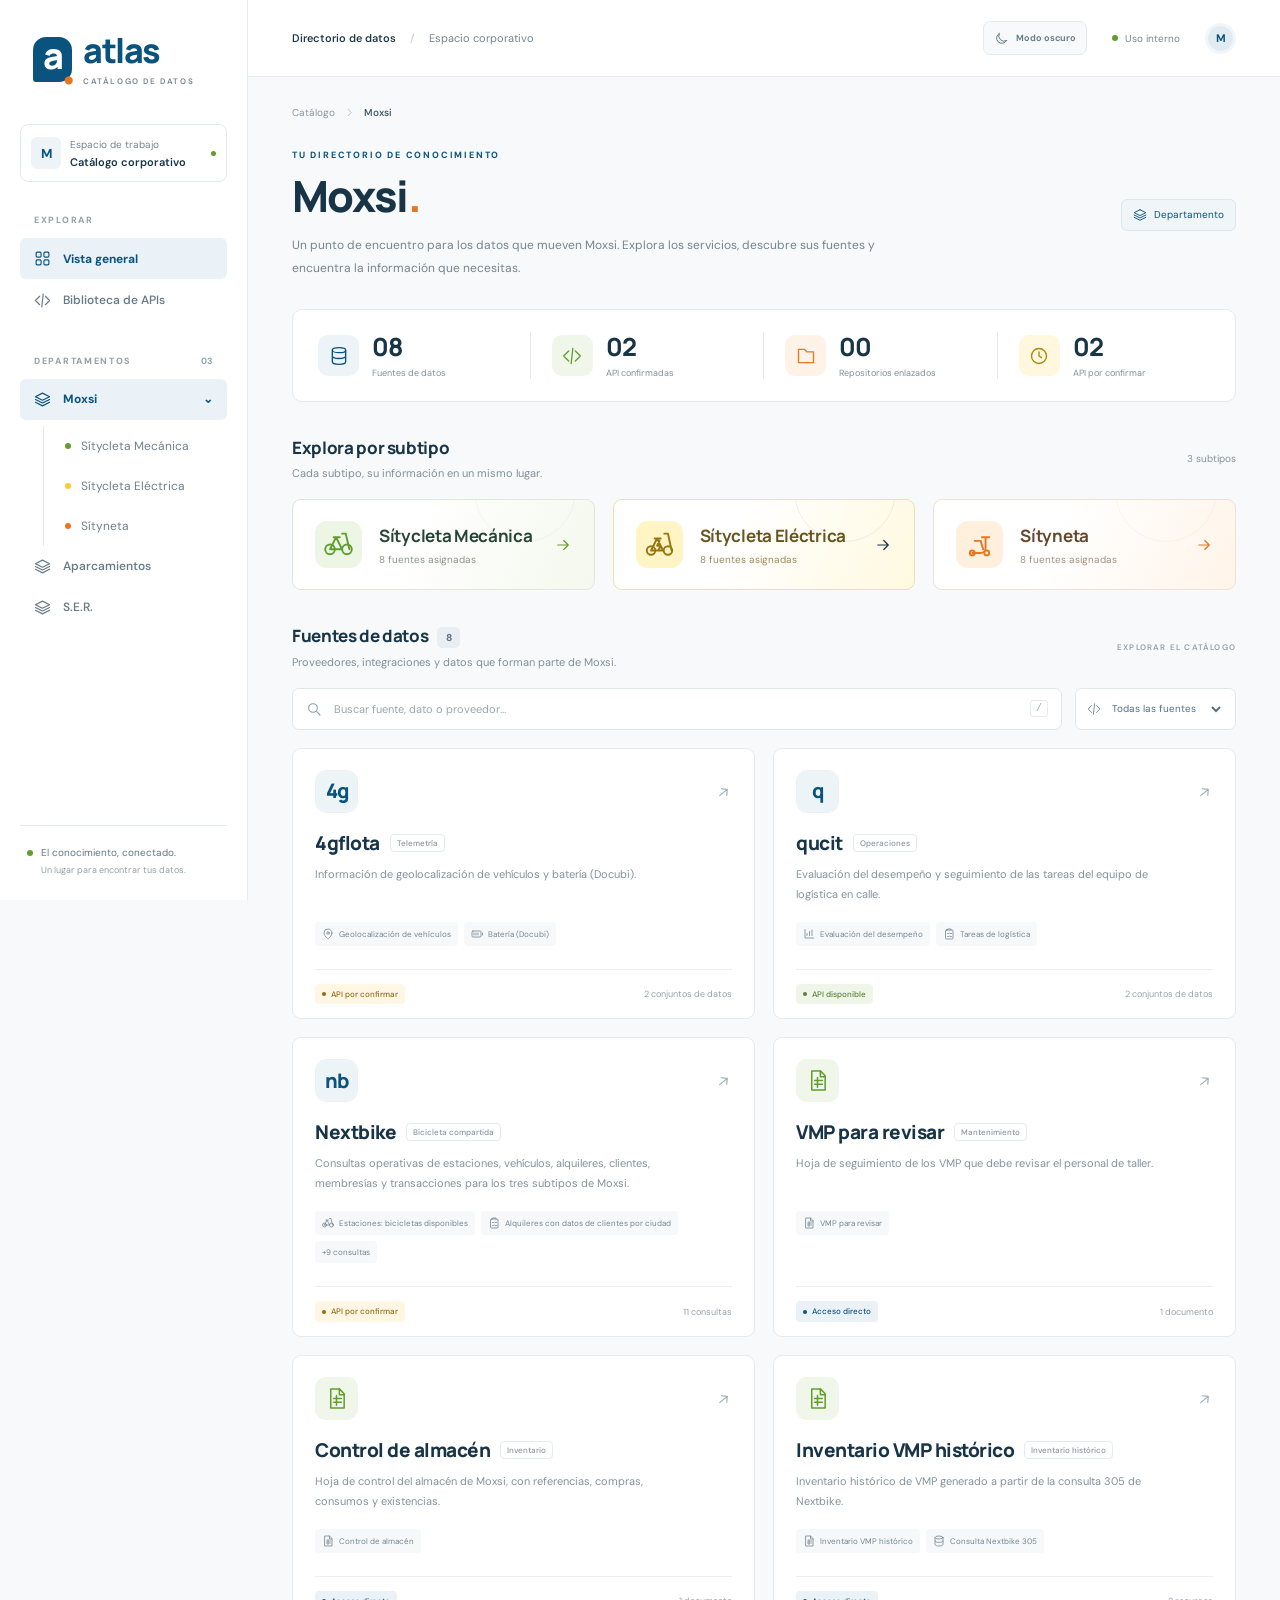
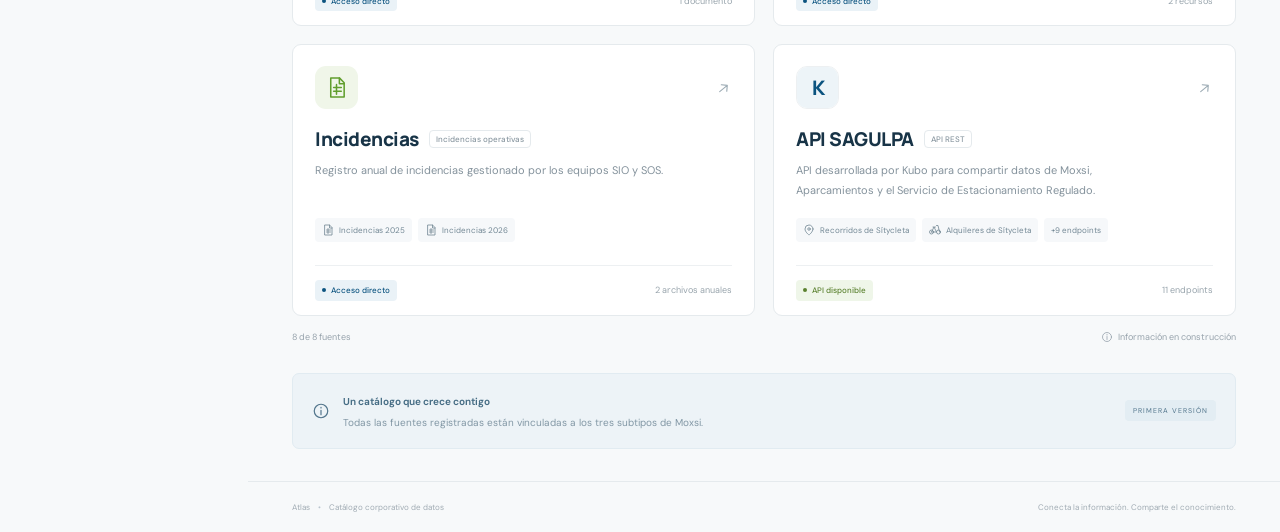
==== index.html @ b3f85156 "Add persistent light and dark themes" ====
<!doctype html>
<html lang="es">
  <head>
    <meta charset="UTF-8" />
    <meta name="viewport" content="width=device-width, initial-scale=1" />
    <meta id="theme-color" name="theme-color" content="#0B537F" />
    <title>Atlas · Catálogo de datos</title>
    <script>
      (() => {
        const storageKey = "atlas-theme";
        let savedTheme;
        try {
          savedTheme = localStorage.getItem(storageKey);
        } catch (_) {}
        const theme =
          savedTheme === "light" || savedTheme === "dark"
            ? savedTheme
            : matchMedia("(prefers-color-scheme: dark)").matches
              ? "dark"
              : "light";
        document.documentElement.dataset.theme = theme;
      })();
    </script>
    <link rel="stylesheet" href="styles.css" />
  </head>
  <body>
    <a class="skip" href="#main">Saltar al contenido</a>
    <aside class="sidebar" aria-label="Navegación principal">
      <a class="brand" href="#/moxsi"
        ><span class="brand-icon">a<span>•</span></span
        ><span>atlas<small>CATÁLOGO DE DATOS</small></span></a
      >
      <div class="workspace">
        <span class="workspace-icon">M</span>
        <div>Espacio de trabajo<small>Catálogo corporativo</small></div>
        <span class="workspace-dot"></span>
      </div>
      <div class="nav-label">EXPLORAR</div>
      <a class="nav-item" href="#/moxsi" id="overview-nav"
        ><span data-icon="grid"></span>Vista general</a
      >
      <a class="nav-item" href="#/apis" id="api-nav"
        ><span data-icon="code"></span>Biblioteca de APIs</a
      >
      <div class="nav-label area-label">DEPARTAMENTOS <span>01</span></div>
      <div id="department-nav"></div>
      <div class="sidebar-bottom">
        <span class="live-dot"></span>
        <div>
          El conocimiento, conectado.<small
            >Un lugar para encontrar tus datos.</small
          >
        </div>
      </div>
    </aside>
    <div class="app">
      <header class="topbar">
        <div class="topbar-title">
          Directorio de datos <span>/</span>
          <span class="muted">Espacio corporativo</span>
        </div>
        <div class="topbar-right">
          <button class="theme-toggle" id="theme-toggle" type="button">
            <span class="theme-toggle-icon" aria-hidden="true"></span>
            <span class="theme-toggle-label"></span>
          </button>
          <span class="internal"><span class="live-dot"></span>Uso interno</span
          ><span class="avatar" title="Catálogo corporativo">M</span>
        </div>
      </header>
      <main id="main" tabindex="-1"></main>
      <footer>
        <span
          >Atlas <span class="footer-dot">•</span> Catálogo corporativo de
          datos</span
        ><span>Conecta la información. Comparte el conocimiento.</span>
      </footer>
    </div>
    <script src="catalog-data.js"></script>
    <script src="api-library.js"></script>
    <script src="app.js"></script>
  </body>
</html>
---- styles.css ----
@import url("https://fonts.googleapis.com/css2?family=DM+Sans:wght@400;450;500;550;600;650;700&family=Manrope:wght@400;500;600;650;700;750;800&display=swap");

:root {
  color-scheme: light;
  --primary: #0b537f;
  --orange: #e9761f;
  --yellow: #fec735;
  --green: #619e2e;
  --ink: #183447;
  --muted: #758491;
  --line: #e5eaed;
  --background: #f7f9fa;
  --sidebar: 248px;
}
* {
  box-sizing: border-box;
}
body {
  margin: 0;
  background: var(--background);
  color: var(--ink);
  font-family: "DM Sans", sans-serif;
  font-size: 14px;
  -webkit-font-smoothing: antialiased;
}
a {
  color: inherit;
  text-decoration: none;
}
button,
input,
select {
  font: inherit;
}
button,
a,
input,
select {
  -webkit-tap-highlight-color: transparent;
}
button {
  cursor: pointer;
}
a,
button,
input,
select {
  outline-offset: 5px;
}
a:focus-visible,
button:focus-visible,
input:focus-visible,
select:focus-visible {
  outline: 2px solid var(--primary);
}
svg {
  flex-shrink: 0;
  vertical-align: middle;
}
.skip {
  position: fixed;
  left: 20px;
  top: -60px;
  padding: 12px;
  background: white;
  z-index: 100;
}
.skip:focus {
  top: 12px;
}
.sidebar {
  width: var(--sidebar);
  background: #fff;
  border-right: 1px solid var(--line);
  position: fixed;
  inset: 0 auto 0 0;
  padding: 33px 20px 24px;
  display: flex;
  flex-direction: column;
  z-index: 10;
}
.brand {
  display: flex;
  align-items: center;
  gap: 11px;
  padding: 0 13px;
  color: var(--primary);
  font-family: Manrope, sans-serif;
  font-weight: 800;
  font-size: 34px;
  letter-spacing: -1.4px;
  line-height: 1;
}
.brand small {
  display: block;
  font-family: "DM Sans", sans-serif;
  font-size: 8px;
  font-weight: 650;
  letter-spacing: 1.6px;
  color: #7b8c99;
  margin-top: 10px;
}
.brand-icon {
  width: 39px;
  height: 45px;
  border-radius: 13px 13px 13px 3px;
  background: var(--primary);
  color: white;
  font-size: 36px;
  position: relative;
  display: grid;
  place-items: center;
  padding-bottom: 6px;
}
.brand-icon span {
  position: absolute;
  color: var(--orange);
  font-size: 27px;
  right: -5px;
  bottom: -10px;
}
.workspace {
  border: 1px solid var(--line);
  border-radius: 8px;
  padding: 12px 10px;
  display: flex;
  align-items: center;
  gap: 9px;
  margin: 39px 0 32px;
  font-size: 10px;
  color: var(--muted);
}
.workspace-icon {
  background: #edf3f6;
  color: var(--primary);
  border-radius: 6px;
  width: 30px;
  height: 32px;
  display: grid;
  place-items: center;
  font-size: 13px;
  font-weight: 700;
}
.workspace small {
  display: block;
  font-size: 11px;
  font-weight: 600;
  color: var(--ink);
  margin-top: 4px;
}
.workspace-dot {
  width: 5px;
  height: 5px;
  background: var(--green);
  border-radius: 50%;
  margin-left: auto;
}
.nav-label {
  font-size: 9px;
  font-weight: 700;
  letter-spacing: 1.7px;
  color: #94a0a9;
  padding: 0 14px;
  margin-bottom: 12px;
}
.nav-item {
  display: flex;
  align-items: center;
  gap: 12px;
  padding: 12px 14px;
  border-radius: 6px;
  font-size: 12px;
  font-weight: 550;
  color: #677a88;
  transition: background 0.15s;
}
.nav-item svg {
  width: 17px;
  height: 17px;
}
.nav-item:hover {
  background: #f4f7f9;
}
.area-label {
  margin-top: 34px;
  display: flex;
  justify-content: space-between;
}
.area-label span {
  letter-spacing: 0;
  font-size: 9px;
}
.nav-item.active {
  color: var(--primary);
  background: #eaf2f7;
  font-weight: 700;
}
.nav-chevron {
  margin-left: auto;
}
.service-nav {
  margin: 6px 0 0 23px;
  border-left: 1px solid var(--line);
  padding-left: 17px;
}
.service-nav a {
  display: flex;
  align-items: center;
  gap: 10px;
  padding: 12px 4px;
  font-size: 12px;
  color: #70808c;
}
.service-nav a:hover,
.service-nav a.active {
  color: var(--primary);
  font-weight: 650;
}
.service-dot {
  width: 6px;
  height: 6px;
  border-radius: 50%;
  background: var(--green);
}
.service-dot.orange {
  background: var(--orange);
}
.service-dot.electric {
  background: var(--yellow);
}
.sidebar-bottom {
  border-top: 1px solid var(--line);
  margin-top: auto;
  padding: 20px 7px 0;
  display: flex;
  align-items: flex-start;
  gap: 8px;
  font-size: 10px;
  color: #647886;
}
.live-dot {
  display: inline-block;
  height: 6px;
  width: 6px;
  border-radius: 50%;
  background: var(--green);
  flex-shrink: 0;
}
.sidebar-bottom .live-dot {
  margin-top: 4px;
}
.sidebar-bottom small {
  display: block;
  color: #94a0a9;
  font-size: 9px;
  margin-top: 5px;
}
.app {
  margin-left: var(--sidebar);
}
.topbar {
  height: 77px;
  background: #fff;
  border-bottom: 1px solid var(--line);
  display: flex;
  align-items: center;
  justify-content: space-between;
  padding: 0 44px;
}
.topbar-title {
  font-size: 11px;
  font-weight: 550;
  display: flex;
  gap: 14px;
}
.topbar-title > span:first-child {
  color: #c9d2d8;
}
.muted {
  color: var(--muted);
  font-weight: 400;
}
.topbar-right {
  display: flex;
  align-items: center;
  gap: 25px;
}
.theme-toggle {
  display: inline-flex;
  height: 34px;
  align-items: center;
  gap: 7px;
  padding: 0 10px;
  border: 1px solid var(--line);
  border-radius: 7px;
  background: #f7f9fa;
  color: #627988;
  transition:
    color 0.15s,
    background 0.15s,
    border-color 0.15s;
}
.theme-toggle:hover {
  background: #edf3f6;
  color: var(--primary);
}
.theme-toggle-icon {
  display: grid;
  place-items: center;
}
.theme-toggle-icon svg {
  width: 15px;
  height: 15px;
}
.theme-toggle-label {
  font-size: 9px;
  font-weight: 650;
  white-space: nowrap;
}
.internal {
  font-size: 10px;
  color: #7a8892;
  display: flex;
  gap: 7px;
  align-items: center;
}
.avatar {
  height: 31px;
  width: 31px;
  border: 3px solid #f3f6f8;
  background: #e1ecf2;
  color: var(--primary);
  display: grid;
  place-items: center;
  border-radius: 50%;
  font-size: 11px;
  font-weight: 700;
}
main {
  max-width: 1470px;
  padding: 29px 44px 32px;
  margin: 0 auto;
  min-height: calc(100vh - 138px);
}
main:focus {
  outline: none;
}
.breadcrumbs {
  display: flex;
  gap: 9px;
  align-items: center;
  font-size: 10px;
  color: #8997a2;
  margin-bottom: 30px;
}
.breadcrumbs svg {
  width: 11px;
  height: 11px;
  color: #a9b6be;
}
.breadcrumbs > span:last-child,
.breadcrumbs > a:last-child {
  color: #38576c;
  font-weight: 550;
}
.breadcrumbs a:hover {
  text-decoration: underline;
}
.page-heading {
  display: flex;
  justify-content: space-between;
  gap: 20px;
  align-items: center;
  margin-bottom: 29px;
}
.eyebrow {
  color: var(--primary);
  font-size: 9px;
  letter-spacing: 1.8px;
  font-weight: 700;
  margin-bottom: 9px;
}
h1,
h2,
h3,
p {
  margin: 0;
}
h1,
h2,
h3 {
  font-family: Manrope, sans-serif;
}
h1 {
  font-size: 43px;
  font-weight: 800;
  letter-spacing: -1.7px;
  line-height: 1.22;
}
.heading-dot {
  color: var(--orange);
}
.page-heading p {
  max-width: 590px;
  color: #758591;
  font-size: 12px;
  line-height: 1.9;
  margin-top: 12px;
}
.department-chip {
  display: flex;
  align-items: center;
  gap: 7px;
  border: 1px solid #dde7ed;
  background: #f0f5f8;
  color: var(--primary);
  font-size: 10px;
  border-radius: 6px;
  padding: 8px 11px;
  white-space: nowrap;
}
.department-chip svg {
  width: 14px;
  height: 14px;
}
.stats {
  display: grid;
  grid-template-columns: repeat(4, 1fr);
  border: 1px solid var(--line);
  background: #fff;
  border-radius: 10px;
  padding: 22px 4px;
  margin-bottom: 34px;
  box-shadow: 0 3px 5px #19394c02;
}
.stat {
  display: flex;
  gap: 13px;
  align-items: center;
  padding: 0 21px;
  border-right: 1px solid var(--line);
}
.stat:last-child {
  border: 0;
}
.stat-icon {
  display: grid;
  place-items: center;
  width: 41px;
  height: 41px;
  border-radius: 10px;
  flex-shrink: 0;
}
.blue {
  color: var(--primary);
  background: #edf4f8;
}
.green {
  color: var(--green);
  background: #f0f6e9;
}
.orange {
  color: var(--orange);
  background: #fff2e7;
}
.yellow {
  color: #aa850a;
  background: #fff8df;
}
.purple {
  color: #735ca4;
  background: #f2edf9;
}
.stat strong {
  font-family: Manrope, sans-serif;
  display: block;
  font-size: 25px;
  font-weight: 750;
  line-height: 1.2;
  letter-spacing: -0.7px;
}
.stat div > span {
  display: block;
  color: #81909b;
  font-size: 9px;
  margin-top: 5px;
}
.section-heading {
  display: flex;
  justify-content: space-between;
  align-items: center;
  margin-bottom: 19px;
  gap: 15px;
}
h2 {
  font-size: 17px;
  font-weight: 750;
  letter-spacing: -0.35px;
}
.section-heading p {
  color: #81909b;
  font-size: 11px;
  margin-top: 7px;
}
.section-count {
  font-size: 10px;
  color: #86959e;
}
.services {
  display: grid;
  grid-template-columns: repeat(auto-fit, minmax(245px, 1fr));
  gap: 18px;
  margin-bottom: 34px;
}
.service-card {
  border: 1px solid #dfe8d7;
  border-radius: 9px;
  padding: 21px 22px;
  display: flex;
  align-items: center;
  gap: 17px;
  position: relative;
  overflow: hidden;
  transition:
    transform 0.18s,
    box-shadow 0.18s;
  background: linear-gradient(115deg, #fff 40%, #f4f8ed);
}
.service-card.orange {
  border-color: #f1e0d3;
  background: linear-gradient(115deg, #fff 40%, #fff4e9);
}
.service-card.electric {
  border-color: #eee1a9;
  background: linear-gradient(115deg, #fff 40%, #fff9df);
}
.service-card::after {
  content: "";
  position: absolute;
  width: 100px;
  height: 100px;
  border: 1px solid currentColor;
  border-radius: 50%;
  right: 18px;
  top: -60px;
  opacity: 0.07;
}
.service-card:hover,
.source-card:hover {
  transform: translateY(-3px);
  box-shadow: 0 8px 22px #17374b0b;
}
.service-art {
  width: 47px;
  height: 47px;
  display: grid;
  place-items: center;
  border-radius: 12px;
  background: #edf5e4;
}
.orange .service-art {
  background: #fff0de;
}
.electric .service-art {
  background: #fff4c4;
  color: #987610;
}
.service-art svg {
  width: 29px;
  height: 29px;
}
.service-card h3 {
  font-size: 17px;
  color: #264333;
  letter-spacing: -0.3px;
}
.service-card.orange h3 {
  color: #65462c;
}
.service-card.electric h3 {
  color: #66551f;
}
.service-card p {
  font-size: 10px;
  margin-top: 6px;
  color: #8a9588;
}
.service-card.orange p {
  color: #a39180;
}
.service-card.electric p {
  color: #9a8b58;
}
.service-arrow {
  margin-left: auto;
}
.service-arrow svg {
  width: 18px;
}
.count-pill {
  display: inline-grid;
  place-items: center;
  background: #e9eef2;
  color: #597385;
  font-family: "DM Sans", sans-serif;
  font-size: 10px;
  height: 21px;
  min-width: 23px;
  border-radius: 5px;
  vertical-align: middle;
  margin-left: 6px;
  letter-spacing: 0;
}
.section-kicker {
  font-size: 8px;
  font-weight: 600;
  letter-spacing: 1.2px;
  color: #96a2ab;
}
.search-toolbar {
  display: flex;
  gap: 13px;
  margin-bottom: 18px;
}
.search {
  flex: 1;
  background: white;
  border: 1px solid #e0e7eb;
  border-radius: 7px;
  display: flex;
  align-items: center;
  gap: 10px;
  padding: 0 13px;
  height: 42px;
  color: #8a9aa5;
}
.search svg {
  width: 16px;
  height: 16px;
}
.search input {
  border: 0;
  background: transparent;
  outline: none;
  width: 100%;
  min-width: 0;
  font-size: 11px;
  color: var(--ink);
  height: 100%;
}
.search:focus-within {
  border-color: var(--primary);
  box-shadow: 0 0 0 2px #0b537f14;
}
.search input::placeholder {
  color: #9aa6ae;
}
.search kbd {
  border: 1px solid var(--line);
  border-radius: 3px;
  padding: 2px 5px;
  font-size: 10px;
  color: #9ca7af;
}
.filter {
  display: flex;
  align-items: center;
  gap: 7px;
  padding: 0 11px;
  background: #fff;
  border: 1px solid #e0e7eb;
  border-radius: 7px;
  color: #728794;
}
.filter svg {
  width: 14px;
}
.filter select {
  height: 40px;
  background: transparent;
  border: 0;
  font-size: 10px;
  color: #577184;
  padding-right: 12px;
  max-width: 190px;
}
.source-grid {
  display: grid;
  grid-template-columns: repeat(2, 1fr);
  gap: 18px;
}
.source-card {
  background: #fff;
  border: 1px solid var(--line);
  border-radius: 9px;
  display: flex;
  flex-direction: column;
  padding: 21px 22px 0;
  transition:
    transform 0.18s,
    box-shadow 0.18s;
}
.source-card-top {
  display: flex;
  align-items: center;
  justify-content: space-between;
  margin-bottom: 17px;
}
.source-logo {
  width: 43px;
  height: 43px;
  border-radius: 11px;
  display: grid;
  place-items: center;
  font-family: Manrope, sans-serif;
  font-size: 22px;
  font-weight: 800;
  letter-spacing: -1px;
}
.source-logo.purple {
  font-size: 33px;
  padding-bottom: 5px;
}
.source-logo.image-logo {
  background: #fff;
  overflow: hidden;
  padding: 0;
  border: 1px solid #edf0f2;
}
.source-logo.image-logo img {
  display: block;
  width: 100%;
  height: 100%;
  object-fit: contain;
}
.source-logo.icon-logo svg {
  width: 23px;
  height: 23px;
}
.source-logo.icon-logo.large svg {
  width: 39px;
  height: 39px;
}
.logo-fallback {
  display: none;
  width: 100%;
  height: 100%;
  place-items: center;
  color: var(--primary);
  background: #edf4f8;
  font:
    800 20px/1 Manrope,
    sans-serif;
}
.source-logo.logo-error img {
  display: none;
}
.source-logo.logo-error .logo-fallback {
  display: grid;
}
.source-logo.large .logo-fallback {
  font-size: 30px;
}
.card-open {
  color: #9cabb4;
}
.card-open svg {
  width: 17px;
  height: 17px;
  transform: rotate(-40deg);
}
.source-name {
  display: flex;
  align-items: center;
  gap: 10px;
  font-family: Manrope, sans-serif;
  font-size: 19px;
  font-weight: 800;
  letter-spacing: -0.5px;
}
.category {
  font-family: "DM Sans", sans-serif;
  font-size: 8px;
  font-weight: 500;
  color: #8997a0;
  border: 1px solid var(--line);
  border-radius: 4px;
  padding: 3px 6px;
  letter-spacing: 0;
}
.source-card > p {
  font-size: 11px;
  color: #84929c;
  line-height: 1.8;
  margin-top: 9px;
  min-height: 40px;
  max-width: 370px;
}
.data-labels {
  display: flex;
  flex-wrap: wrap;
  gap: 6px;
  margin: 17px 0 23px;
}
.data-labels > span {
  display: flex;
  align-items: center;
  gap: 5px;
  font-size: 8px;
  color: #728794;
  background: #f6f8fa;
  padding: 6px 7px;
  border-radius: 4px;
}
.data-labels svg {
  width: 12px;
  height: 12px;
}
.source-card-bottom {
  border-top: 1px solid #edf0f2;
  padding: 14px 0;
  display: flex;
  justify-content: space-between;
  align-items: center;
  gap: 6px;
  margin-top: auto;
}
.source-card-bottom > span:last-child {
  color: #98a4ac;
  font-size: 9px;
}
.badge {
  display: inline-flex;
  align-items: center;
  gap: 5px;
  padding: 5px 7px;
  border-radius: 4px;
  font-size: 8px;
  white-space: nowrap;
  font-weight: 500;
  line-height: 1.3;
}
.badge i {
  height: 4px;
  width: 4px;
  border-radius: 50%;
  background: currentColor;
}
.pending {
  background: #fff7e4;
  color: #926b13;
}
.available {
  background: #eff6e9;
  color: #5a812f;
}
.direct {
  background: #eaf2f7;
  color: var(--primary);
}
.neutral {
  background: #f0f3f5;
  color: #7d8d99;
}
.results-footer {
  display: flex;
  align-items: center;
  justify-content: space-between;
  margin-top: 15px;
  font-size: 9px;
  color: #97a3ac;
}
.results-footer > span:last-child {
  display: flex;
  align-items: center;
  gap: 5px;
}
.results-footer svg {
  width: 12px;
  height: 12px;
}
.notice {
  display: flex;
  align-items: center;
  gap: 13px;
  background: #edf3f7;
  border: 1px solid #e1ebf1;
  padding: 17px 19px;
  border-radius: 7px;
  margin-top: 30px;
  color: #52758c;
}
.notice > svg {
  width: 18px;
  height: 18px;
  flex-shrink: 0;
}
.notice strong {
  font-size: 10px;
  font-weight: 650;
  color: #456c84;
}
.notice p {
  font-size: 10px;
  color: #8297a5;
  margin-top: 5px;
  line-height: 1.7;
}
.notice-tag {
  margin-left: auto;
  white-space: nowrap;
  font-size: 7px;
  letter-spacing: 1px;
  background: #e3edf3;
  border-radius: 4px;
  padding: 6px 8px;
}
.notice > a {
  font-size: 11px;
  white-space: nowrap;
  margin-left: auto;
}
.notice > a svg {
  width: 14px;
}
footer {
  max-width: 1470px;
  margin: auto;
  padding: 20px 44px;
  border-top: 1px solid var(--line);
  display: flex;
  justify-content: space-between;
  font-size: 8px;
  color: #a0abb3;
}
.footer-dot {
  padding: 0 6px;
  color: #b8c4cd;
}
.empty {
  grid-column: 1/-1;
  text-align: center;
  padding: 50px 20px;
  background: white;
  border: 1px dashed #dce4e9;
  border-radius: 8px;
  color: #8296a2;
}
.empty > svg {
  width: 30px;
  height: 30px;
  margin-bottom: 15px;
}
.empty h3 {
  color: var(--ink);
  font-size: 16px;
}
.empty p {
  font-size: 12px;
  margin: 12px 0;
  line-height: 1.8;
}
.text-button {
  display: inline-flex;
  align-items: center;
  gap: 7px;
  color: var(--primary);
  font-size: 12px;
  background: none;
  border: 0;
  padding: 8px;
}
.text-button:hover {
  text-decoration: underline;
}
.back-link {
  font-size: 11px;
  color: #7f94a1;
  display: inline-block;
  margin-bottom: 24px;
}
.back-link:hover {
  color: var(--primary);
}
.detail-heading {
  display: flex;
  align-items: center;
  gap: 20px;
  margin-bottom: 33px;
}
.source-logo.large {
  width: 76px;
  height: 76px;
  font-size: 36px;
  border-radius: 19px;
}
.source-logo.large.purple {
  font-size: 54px;
}
.detail-heading h1 {
  font-size: 36px;
}
.detail-heading p {
  font-size: 12px;
  color: #7e8e99;
  line-height: 1.8;
  max-width: 600px;
  margin-top: 9px;
}
.detail-heading > .badge {
  margin-left: auto;
}
.tabs {
  display: flex;
  gap: 25px;
  border-bottom: 1px solid var(--line);
  margin-bottom: 26px;
  overflow-x: auto;
}
.tabs button {
  flex-shrink: 0;
  border: 0;
  border-bottom: 2px solid transparent;
  background: transparent;
  font-size: 12px;
  padding: 15px 0;
  color: #7e8d97;
}
.tabs button[aria-selected="true"] {
  color: var(--primary);
  border-color: var(--primary);
  font-weight: 650;
}
.tabs button span {
  margin-left: 7px;
  font-size: 9px;
  background: #e7edf1;
  border-radius: 4px;
  padding: 2px 5px;
}
.detail-columns {
  display: grid;
  grid-template-columns: 1.25fr 1fr;
  gap: 22px;
}
.panel {
  background: white;
  border: 1px solid var(--line);
  border-radius: 9px;
  padding: 26px;
}
.panel > p {
  font-size: 12px;
  line-height: 1.9;
  color: #82929c;
  margin-top: 12px;
}
.panel h2 {
  font-size: 16px;
}
.panel dl {
  margin: 23px 0 0;
}
.panel dl > div {
  display: flex;
  justify-content: space-between;
  align-items: center;
  gap: 20px;
  padding: 15px 0;
  border-top: 1px solid var(--line);
  font-size: 11px;
}
.panel dt {
  color: #8a99a3;
}
.panel dd {
  margin: 0;
  text-align: right;
}
.pending-panel {
  background: #fffef9;
}
.pending-panel h2 {
  margin-top: 17px;
}
.pending-panel ul {
  padding: 0;
  list-style: none;
  margin: 20px 0;
}
.pending-panel li {
  display: flex;
  align-items: flex-start;
  gap: 10px;
  color: #7c8d98;
  font-size: 11px;
  line-height: 1.8;
  margin-bottom: 15px;
}
.pending-panel li svg {
  width: 14px;
  height: 14px;
  margin-top: 3px;
  color: #b29955;
}
.small-note {
  font-size: 10px;
  line-height: 1.8;
  color: #9c9a89;
  border-top: 1px solid #eeeade;
  padding-top: 17px;
}
.dataset-row,
.access-row {
  display: flex;
  align-items: center;
  gap: 15px;
  padding: 23px 0;
  border-top: 1px solid var(--line);
  margin-top: 17px;
}
.dataset-row h3,
.access-row h3 {
  font-family: "DM Sans", sans-serif;
  font-size: 12px;
  font-weight: 600;
}
.dataset-row p,
.access-row p {
  font-size: 11px;
  color: #83949f;
  line-height: 1.8;
  margin-top: 6px;
}
.dataset-row > .badge,
.access-row > .badge,
.access-link {
  margin-left: auto;
  flex-shrink: 0;
}
.query-number {
  display: block;
  margin-bottom: 5px;
  color: var(--primary);
  font-size: 8px;
  font-weight: 700;
  letter-spacing: 1px;
  text-transform: uppercase;
}
.dataset-actions {
  display: flex;
  flex-shrink: 0;
  align-items: flex-end;
  gap: 10px;
  margin-left: auto;
}
.dataset-actions .access-link {
  margin-left: 0;
  padding: 7px 9px;
  border: 1px solid #dce6eb;
  border-radius: 5px;
  background: #f7fafb;
}
.access-row {
  margin: 0;
  padding: 24px 0;
}
.access-row:first-of-type {
  margin-top: 24px;
}
.access-row:last-child {
  padding-bottom: 0;
}
.access-icon {
  color: var(--primary);
  width: 36px;
  flex-shrink: 0;
}
.access-link {
  font-size: 11px;
  color: var(--primary);
  display: flex;
  align-items: center;
  gap: 7px;
}
.access-link svg {
  width: 14px;
}
.responsibility-list {
  position: relative;
  margin-top: 26px;
}
.responsibility-item {
  position: relative;
  display: flex;
  gap: 17px;
  padding-bottom: 24px;
}
.responsibility-item:not(:last-child)::before {
  content: "";
  position: absolute;
  top: 12px;
  bottom: -1px;
  left: 6px;
  width: 1px;
  background: #dfe6ea;
}
.responsibility-marker {
  position: relative;
  z-index: 1;
  width: 13px;
  height: 13px;
  flex: 0 0 13px;
  margin-top: 6px;
  border: 3px solid #fff;
  border-radius: 50%;
  background: #94a3ad;
  box-shadow: 0 0 0 1px #cdd7dd;
}
.responsibility-marker.current {
  background: var(--green);
  box-shadow: 0 0 0 1px #a9c58e;
}
.responsibility-marker.planned {
  background: var(--yellow);
  box-shadow: 0 0 0 1px #e3c868;
}
.responsibility-content {
  flex: 1;
  padding: 17px 19px;
  border: 1px solid var(--line);
  border-radius: 8px;
  background: #fbfcfc;
}
.responsibility-top {
  display: flex;
  justify-content: space-between;
  gap: 20px;
}
.responsibility-status {
  display: block;
  margin-bottom: 7px;
  color: #7f8f99;
  font-size: 8px;
  font-weight: 700;
  letter-spacing: 1px;
  text-transform: uppercase;
}
.responsibility-status.current {
  color: var(--green);
}
.responsibility-status.planned {
  color: #9b7810;
}
.responsibility-content h3 {
  font-size: 13px;
}
.responsibility-content p {
  margin-top: 10px;
  color: #7f909a;
  font-size: 11px;
  line-height: 1.7;
}
.responsibility-period {
  display: flex;
  align-items: center;
  gap: 6px;
  color: #718693;
  font-size: 9px;
  white-space: nowrap;
}
.responsibility-period svg {
  width: 13px;
  height: 13px;
}
.responsibility-empty {
  margin-top: 22px;
  padding: 32px 20px;
}
.api-stats {
  grid-template-columns: repeat(3, 1fr);
}
.api-library-grid {
  display: grid;
  grid-template-columns: repeat(auto-fit, minmax(320px, 1fr));
  gap: 18px;
}
.api-library-card {
  display: flex;
  min-height: 270px;
  flex-direction: column;
  padding: 25px;
  border: 1px solid var(--line);
  border-radius: 10px;
  background: #fff;
  transition:
    transform 0.18s,
    box-shadow 0.18s;
}
.api-library-card:hover {
  transform: translateY(-3px);
  box-shadow: 0 8px 22px #17374b0b;
}
.api-card-head {
  display: flex;
  align-items: flex-start;
  justify-content: space-between;
  margin-bottom: 30px;
}
.api-library-card h2 {
  margin-top: 6px;
  font-size: 22px;
}
.api-library-card p {
  max-width: 620px;
  margin-top: 10px;
  color: #7f909b;
  font-size: 11px;
  line-height: 1.8;
}
.api-card-meta {
  display: flex;
  align-items: center;
  gap: 17px;
  margin-top: auto;
  padding-top: 22px;
  border-top: 1px solid var(--line);
  color: #758b98;
  font-size: 9px;
}
.api-card-meta > span {
  display: flex;
  align-items: center;
  gap: 6px;
}
.api-card-meta svg {
  width: 13px;
  height: 13px;
}
.api-card-meta .api-card-arrow {
  margin-left: auto;
  color: var(--primary);
}
.api-summary-grid,
.api-notes-grid {
  display: grid;
  grid-template-columns: 1.25fr 1fr;
  gap: 22px;
  margin-bottom: 22px;
}
.api-document h2,
.api-notes-grid h2 {
  margin-top: 16px;
}
.document-link {
  display: inline-flex;
  align-items: center;
  gap: 8px;
  margin-top: 23px;
  padding: 10px 12px;
  border: 1px solid #d9e5eb;
  border-radius: 6px;
  background: #f2f7fa;
  color: var(--primary);
  font-size: 10px;
  font-weight: 600;
}
.document-link svg {
  width: 14px;
  height: 14px;
}
.api-conventions {
  margin-bottom: 34px;
}
.convention-grid {
  display: grid;
  grid-template-columns: repeat(2, 1fr);
  gap: 12px;
  margin-top: 20px;
}
.convention-grid > div {
  display: flex;
  align-items: flex-start;
  gap: 10px;
  padding: 13px;
  border-radius: 6px;
  background: #f6f9fa;
  color: #687e8b;
  font-size: 10px;
  line-height: 1.6;
}
.convention-grid svg {
  width: 14px;
  height: 14px;
  margin-top: 1px;
  color: var(--green);
}
.api-reference {
  margin-bottom: 30px;
}
.api-group {
  margin-bottom: 25px;
}
.api-group-heading {
  display: flex;
  align-items: flex-end;
  justify-content: space-between;
  gap: 20px;
  margin-bottom: 13px;
  padding: 0 2px;
}
.api-group-heading p {
  margin-top: 5px;
  color: #84949e;
  font-size: 10px;
}
.api-group-heading > a {
  display: flex;
  align-items: center;
  gap: 7px;
  color: var(--primary);
  font-size: 10px;
}
.api-group-heading > a svg {
  width: 14px;
  height: 14px;
}
.endpoint-list {
  display: grid;
  gap: 10px;
}
.endpoint-card {
  overflow: hidden;
  border: 1px solid var(--line);
  border-radius: 8px;
  background: #fff;
}
.endpoint-card summary {
  display: flex;
  align-items: center;
  gap: 13px;
  padding: 17px 19px;
  cursor: pointer;
  list-style: none;
}
.endpoint-card summary::-webkit-details-marker {
  display: none;
}
.endpoint-card[open] summary {
  border-bottom: 1px solid var(--line);
  background: #fbfcfd;
}
.endpoint-icon {
  display: grid;
  width: 34px;
  height: 34px;
  place-items: center;
  flex-shrink: 0;
  border-radius: 8px;
  background: #edf4f8;
  color: var(--primary);
}
.endpoint-icon svg {
  width: 17px;
  height: 17px;
}
.endpoint-card summary strong {
  display: block;
  font:
    700 12px/1.4 Manrope,
    sans-serif;
}
.endpoint-card summary small {
  display: block;
  margin-top: 3px;
  color: #8a98a2;
  font-size: 8px;
}
.endpoint-field-count {
  margin-left: auto;
  color: #718794;
  font-size: 9px;
  white-space: nowrap;
}
.endpoint-chevron {
  color: #82939e;
  transition: transform 0.18s;
}
.endpoint-card[open] .endpoint-chevron {
  transform: rotate(180deg);
}
.endpoint-body {
  padding: 20px;
}
.endpoint-body > p {
  margin-bottom: 17px;
  color: #7c8e99;
  font-size: 11px;
}
.endpoint-notes {
  display: grid;
  gap: 7px;
  margin-bottom: 16px;
}
.endpoint-notes span {
  display: flex;
  align-items: flex-start;
  gap: 7px;
  padding: 9px 10px;
  border-radius: 5px;
  background: #fff8e4;
  color: #8f761e;
  font-size: 9px;
  line-height: 1.6;
}
.endpoint-notes svg {
  width: 13px;
  height: 13px;
  margin-top: 1px;
}
.schema-table-wrap {
  overflow-x: auto;
}
.schema-table {
  width: 100%;
  min-width: 830px;
  border-collapse: collapse;
  text-align: left;
}
.schema-table th {
  padding: 10px 12px;
  border-bottom: 1px solid #dce4e9;
  background: #f4f7f8;
  color: #69808d;
  font-size: 8px;
  letter-spacing: 0.5px;
  text-transform: uppercase;
}
.schema-table td {
  padding: 11px 12px;
  border-bottom: 1px solid #edf0f2;
  color: #667c89;
  font-size: 9px;
  line-height: 1.6;
  vertical-align: top;
}
.schema-table code {
  color: #315a72;
  font:
    500 9px/1.5 ui-monospace,
    SFMono-Regular,
    Consolas,
    monospace;
}
.field-note {
  display: block;
  margin-top: 4px;
  color: #9a7a23;
}
.plain-notes {
  margin: 20px 0 0;
  padding-left: 18px;
  color: #7c8e99;
  font-size: 11px;
  line-height: 1.8;
}

:root[data-theme="dark"] {
  color-scheme: dark;
  --primary: #72b6dd;
  --orange: #f39a57;
  --yellow: #f9d563;
  --green: #8bc65f;
  --ink: #e7f0f5;
  --muted: #9aadb8;
  --line: #29414f;
  --background: #0c1922;
}
:root[data-theme="dark"] .sidebar {
  background: #10212c;
}
:root[data-theme="dark"] .topbar,
:root[data-theme="dark"] .stats,
:root[data-theme="dark"] .source-card,
:root[data-theme="dark"] .empty,
:root[data-theme="dark"] .panel,
:root[data-theme="dark"] .api-library-card,
:root[data-theme="dark"] .endpoint-card,
:root[data-theme="dark"] .skip {
  background: #122631;
}
:root[data-theme="dark"] .brand-icon {
  background: #0b537f;
  color: #fff;
}
:root[data-theme="dark"] .workspace-icon,
:root[data-theme="dark"] .avatar,
:root[data-theme="dark"] .theme-toggle,
:root[data-theme="dark"] .search,
:root[data-theme="dark"] .filter,
:root[data-theme="dark"] .data-labels > span,
:root[data-theme="dark"] .neutral,
:root[data-theme="dark"] .tabs button span,
:root[data-theme="dark"] .document-link,
:root[data-theme="dark"] .convention-grid > div,
:root[data-theme="dark"] .endpoint-icon,
:root[data-theme="dark"] .schema-table th,
:root[data-theme="dark"] .logo-fallback {
  background: #19313e;
}
:root[data-theme="dark"] .theme-toggle:hover,
:root[data-theme="dark"] .nav-item:hover,
:root[data-theme="dark"] .endpoint-card[open] summary {
  background: #1c3745;
}
:root[data-theme="dark"] .nav-item.active,
:root[data-theme="dark"] .direct,
:root[data-theme="dark"] .department-chip,
:root[data-theme="dark"] .stat-icon.blue {
  background: #173a4d;
}
:root[data-theme="dark"] .stat-icon.green,
:root[data-theme="dark"] .available,
:root[data-theme="dark"] .service-art {
  background: #203b2d;
}
:root[data-theme="dark"] .stat-icon.orange {
  background: #462b1c;
}
:root[data-theme="dark"] .stat-icon.yellow,
:root[data-theme="dark"] .pending,
:root[data-theme="dark"] .endpoint-notes span {
  background: #403719;
}
:root[data-theme="dark"] .stat-icon.purple {
  background: #302b43;
}
:root[data-theme="dark"] .service-card {
  background: #142b36;
  border-color: var(--line);
}
:root[data-theme="dark"] .service-card.green,
:root[data-theme="dark"] .service-card.orange,
:root[data-theme="dark"] .service-card.electric {
  background: #142b36;
}
:root[data-theme="dark"] .notice {
  border-color: #294959;
  background: #142d3a;
  color: #9fc3d7;
}
:root[data-theme="dark"] .notice-tag {
  background: #1e3b49;
}
:root[data-theme="dark"] .pending-panel {
  background: #29291e;
}
:root[data-theme="dark"] .responsibility-content,
:root[data-theme="dark"] .access-link {
  background: #17303d;
}
:root[data-theme="dark"] .schema-table td {
  border-color: var(--line);
}
:root[data-theme="dark"] .source-card-bottom {
  border-color: var(--line);
}
:root[data-theme="dark"] .pending {
  color: #f2ce68;
}
:root[data-theme="dark"] .available {
  color: #a7d57f;
}
:root[data-theme="dark"] .neutral,
:root[data-theme="dark"] .theme-toggle,
:root[data-theme="dark"] .nav-item,
:root[data-theme="dark"] .service-nav a,
:root[data-theme="dark"] .category,
:root[data-theme="dark"] .data-labels > span,
:root[data-theme="dark"] .panel > p,
:root[data-theme="dark"] .panel dt,
:root[data-theme="dark"] .pending-panel li,
:root[data-theme="dark"] .api-library-card p,
:root[data-theme="dark"] .convention-grid > div,
:root[data-theme="dark"] .endpoint-body > p,
:root[data-theme="dark"] .schema-table td,
:root[data-theme="dark"] .plain-notes {
  color: #a4b6c0;
}
:root[data-theme="dark"] .notice strong,
:root[data-theme="dark"] .notice p,
:root[data-theme="dark"] .breadcrumbs > span:last-child,
:root[data-theme="dark"] .breadcrumbs > a:last-child,
:root[data-theme="dark"] .schema-table code {
  color: #b7cedb;
}
:root[data-theme="dark"] .source-logo.image-logo {
  background: #fff;
}
@media (min-width: 1500px) {
  main {
    padding-top: 40px;
  }
  .page-heading {
    margin-bottom: 38px;
  }
  .stats {
    margin-bottom: 40px;
  }
  .services {
    margin-bottom: 40px;
  }
  .source-card {
    padding-top: 26px;
  }
  .source-card > p {
    min-height: 44px;
  }
  .data-labels {
    margin-bottom: 28px;
  }
}
@media (max-width: 1150px) {
  :root {
    --sidebar: 216px;
  }
  .sidebar {
    padding-left: 15px;
    padding-right: 15px;
  }
  .topbar {
    padding: 0 28px;
  }
  main {
    padding: 25px 28px;
  }
  .stat {
    padding: 0 13px;
    gap: 9px;
  }
  .stat-icon {
    width: 34px;
    height: 34px;
  }
  .stat div > span {
    font-size: 8px;
  }
  .source-card {
    padding: 18px 16px 0;
  }
  .data-labels > span {
    font-size: 8px;
  }
  .section-kicker {
    display: none;
  }
  .notice-tag {
    display: none;
  }
  footer {
    padding: 20px 28px;
  }
  .source-card-bottom > span:last-child {
    font-size: 8px;
  }
  .detail-columns {
    grid-template-columns: 1fr;
  }
  .detail-heading > .badge {
    align-self: flex-start;
  }
  .detail-heading {
    gap: 14px;
  }
}
@media (max-width: 850px) {
  :root {
    --sidebar: 185px;
  }
  .brand {
    padding: 0 4px;
    font-size: 30px;
  }
  .brand small {
    font-size: 6px;
  }
  .brand-icon {
    width: 34px;
    height: 40px;
  }
  .workspace {
    padding: 10px 7px;
  }
  .workspace small {
    font-size: 9px;
  }
  .workspace-icon {
    width: 25px;
  }
  .nav-label {
    font-size: 8px;
    padding: 0 9px;
  }
  .nav-item {
    padding: 12px 9px;
  }
  .service-nav {
    margin-left: 17px;
    padding-left: 14px;
  }
  .sidebar-bottom {
    font-size: 8px;
    padding-left: 0;
    padding-right: 0;
  }
  .sidebar-bottom small {
    font-size: 7px;
  }
  .topbar {
    height: 65px;
    padding: 0 22px;
  }
  .topbar-title {
    font-size: 10px;
    gap: 8px;
  }
  .topbar-title .muted {
    display: none;
  }
  main {
    padding: 24px 22px;
  }
  .stats {
    grid-template-columns: repeat(2, 1fr);
    gap: 21px 0;
    padding: 20px 0;
  }
  .stat:nth-child(2) {
    border: 0;
  }
  .stat div > span {
    font-size: 9px;
  }
  .source-grid {
    grid-template-columns: 1fr;
  }
  .services {
    gap: 12px;
  }
  .service-card {
    padding: 15px 12px;
    gap: 10px;
  }
  .service-art {
    width: 35px;
    height: 39px;
  }
  .service-art svg {
    width: 24px;
  }
  .service-card h3 {
    font-size: 14px;
  }
  .service-card p {
    font-size: 8px;
  }
  .service-arrow svg {
    width: 14px;
  }
  .department-chip {
    font-size: 9px;
    padding: 6px;
  }
  .page-heading p {
    font-size: 11px;
  }
  .notice {
    align-items: flex-start;
  }
  .notice > svg {
    margin-top: 3px;
  }
  .notice > a {
    white-space: normal;
  }
  footer > span:last-child {
    display: none;
  }
  .detail-heading {
    flex-wrap: wrap;
  }
  .detail-heading > div {
    flex: 1;
  }
  .detail-heading > .badge {
    margin: 0;
  }
  .detail-heading h1 {
    font-size: 29px;
  }
  .detail-heading .eyebrow {
    font-size: 8px;
  }
  .source-logo.large {
    width: 60px;
    height: 60px;
  }
  .access-row {
    gap: 8px;
  }
  .access-row > .badge {
    font-size: 7px;
  }
  .dataset-row {
    flex-wrap: wrap;
  }
  .dataset-row > .badge,
  .dataset-actions {
    margin-left: 49px;
  }
  .tabs {
    gap: 18px;
  }
  .tabs button {
    font-size: 10px;
  }
}
@media (max-width: 600px) {
  .sidebar {
    position: static;
    width: 100%;
    padding: 15px 20px 0;
    border-right: 0;
    border-bottom: 1px solid var(--line);
  }
  .brand {
    font-size: 27px;
    padding: 0;
  }
  .brand-icon {
    width: 32px;
    height: 35px;
    font-size: 28px;
    border-radius: 9px 9px 9px 2px;
  }
  .brand small {
    font-size: 6px;
    margin-top: 7px;
  }
  .brand-icon span {
    font-size: 24px;
  }
  .workspace,
  .nav-label,
  .sidebar-bottom,
  .sidebar > .nav-item {
    display: none;
  }
  #department-nav {
    display: flex;
    align-items: center;
    flex-wrap: wrap;
    margin-top: 17px;
    gap: 10px;
  }
  .department {
    font-size: 11px;
    padding: 11px 13px !important;
    border-radius: 5px 5px 0 0;
  }
  .nav-chevron {
    display: none;
  }
  .service-nav {
    display: flex;
    width: 100%;
    max-width: 100%;
    gap: 20px;
    border: 0;
    margin: 0;
    padding: 0;
    overflow-x: auto;
  }
  .service-nav a {
    font-size: 11px;
    padding: 10px 0;
    white-space: nowrap;
  }
  .service-dot {
    width: 5px;
    height: 5px;
  }
  .app {
    margin-left: 0;
  }
  .topbar {
    height: 49px;
    padding: 0 20px;
  }
  .topbar-title {
    font-size: 9px;
  }
  .internal {
    display: none;
  }
  .theme-toggle {
    width: 31px;
    height: 31px;
    justify-content: center;
    padding: 0;
  }
  .theme-toggle-label {
    display: none;
  }
  .avatar {
    width: 25px;
    height: 25px;
    font-size: 9px;
  }
  .topbar-right {
    gap: 12px;
  }
  main {
    padding: 22px 20px 27px;
  }
  .breadcrumbs {
    margin-bottom: 24px;
    font-size: 9px;
  }
  .page-heading {
    align-items: flex-start;
    margin-bottom: 24px;
    gap: 10px;
  }
  h1 {
    font-size: 37px;
  }
  .eyebrow {
    font-size: 8px;
    letter-spacing: 1.3px;
  }
  .page-heading p {
    font-size: 11px;
    line-height: 1.8;
  }
  .department-chip {
    font-size: 8px;
    padding: 6px;
    gap: 4px;
    margin-top: 22px;
  }
  .department-chip svg {
    width: 12px;
  }
  .stats {
    margin-bottom: 27px;
  }
  .stat {
    padding: 0 15px;
  }
  .stat strong {
    font-size: 25px;
  }
  .stat div > span {
    font-size: 8px;
  }
  h2 {
    font-size: 16px;
  }
  .section-heading p {
    font-size: 10px;
    line-height: 1.7;
  }
  .section-count {
    font-size: 9px;
    white-space: nowrap;
  }
  .services {
    grid-template-columns: 1fr;
    gap: 10px;
    margin-bottom: 29px;
  }
  .service-card {
    padding: 15px 18px;
    gap: 15px;
  }
  .service-card h3 {
    font-size: 16px;
  }
  .service-card p {
    font-size: 9px;
  }
  .service-art {
    width: 42px;
    height: 42px;
  }
  .search-toolbar {
    flex-wrap: wrap;
    gap: 9px;
  }
  .search {
    flex-basis: 100%;
  }
  .filter {
    margin-left: auto;
  }
  .filter select {
    height: 34px;
  }
  .source-card {
    padding: 20px 20px 0;
  }
  .source-card > p {
    font-size: 12px;
    min-height: 0;
  }
  .data-labels {
    margin: 17px 0 22px;
  }
  .data-labels > span {
    font-size: 9px;
  }
  .source-card-bottom > span:last-child {
    font-size: 9px;
  }
  .badge {
    font-size: 9px;
  }
  .notice {
    padding: 15px 12px;
    gap: 9px;
  }
  .notice strong {
    font-size: 10px;
  }
  .notice p {
    font-size: 10px;
  }
  .notice > a {
    font-size: 10px;
  }
  .results-footer {
    font-size: 8px;
    gap: 8px;
  }
  footer {
    font-size: 8px;
    padding: 18px 20px;
  }
  .detail-heading {
    gap: 13px;
  }
  .detail-heading p {
    font-size: 11px;
  }
  .source-logo.large {
    width: 52px;
    height: 56px;
    font-size: 28px;
    border-radius: 13px;
  }
  .source-logo.large.purple {
    font-size: 40px;
  }
  .panel {
    padding: 20px 17px;
  }
  .panel dl > div {
    font-size: 10px;
    gap: 10px;
  }
  .panel dd .badge {
    font-size: 8px;
  }
  .tabs {
    gap: 18px;
  }
  .tabs button {
    font-size: 10px;
  }
  .tabs button span {
    margin-left: 4px;
  }
  .access-row {
    flex-wrap: wrap;
  }
  .access-row > div {
    flex: 1;
  }
  .access-row > .badge,
  .access-link {
    margin-left: 44px;
  }
  .dataset-row > div {
    flex: 1;
  }
  .dataset-row p {
    font-size: 10px;
  }
  .dataset-row > .badge {
    font-size: 8px;
  }
  .dataset-actions {
    width: calc(100% - 49px);
    flex-wrap: wrap;
    align-items: flex-start;
  }
  .responsibility-top {
    flex-direction: column;
    gap: 10px;
  }
  .responsibility-period {
    white-space: normal;
  }
  .empty {
    padding: 35px 15px;
  }
  .empty h3 {
    font-size: 14px;
  }
}
.service-dot.green {
  background: var(--green);
}
@media (max-width: 850px) {
  .api-summary-grid,
  .api-notes-grid {
    grid-template-columns: 1fr;
  }
}
@media (max-width: 600px) {
  .api-library-grid,
  .convention-grid {
    grid-template-columns: 1fr;
  }
  .api-library-card {
    min-height: 240px;
    padding: 20px;
  }
  .api-card-meta {
    flex-wrap: wrap;
  }
  .api-card-meta .api-card-arrow {
    width: 100%;
    margin-left: 0;
  }
  .api-detail-heading > .badge {
    margin-left: 65px;
  }
  .api-group-heading {
    align-items: flex-start;
    flex-direction: column;
    gap: 10px;
  }
  .endpoint-card summary {
    gap: 9px;
    padding: 14px 12px;
  }
  .endpoint-card summary > .badge {
    display: none;
  }
  .endpoint-field-count {
    font-size: 8px;
  }
  .endpoint-body {
    padding: 15px 12px;
  }
}
@media (prefers-reduced-motion: reduce) {
  * {
    transition: none !important;
    scroll-behavior: auto !important;
  }
}
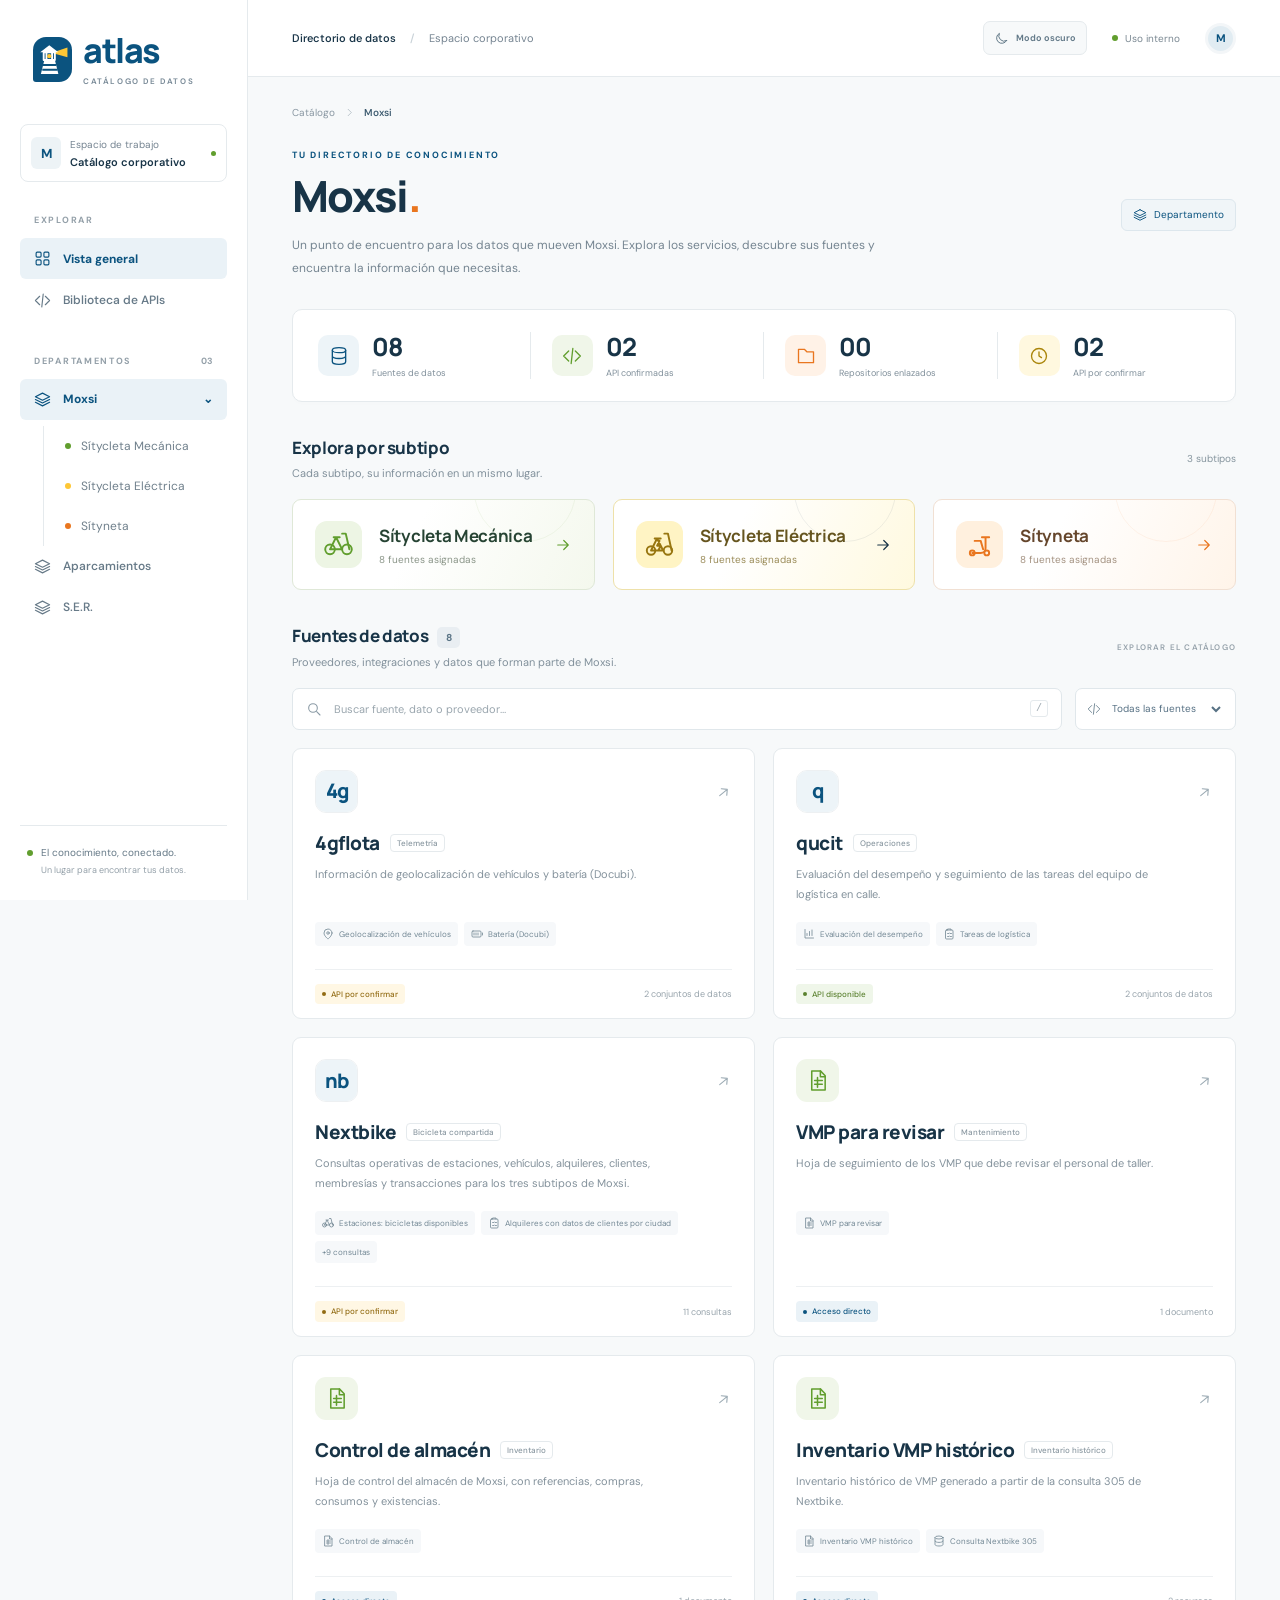
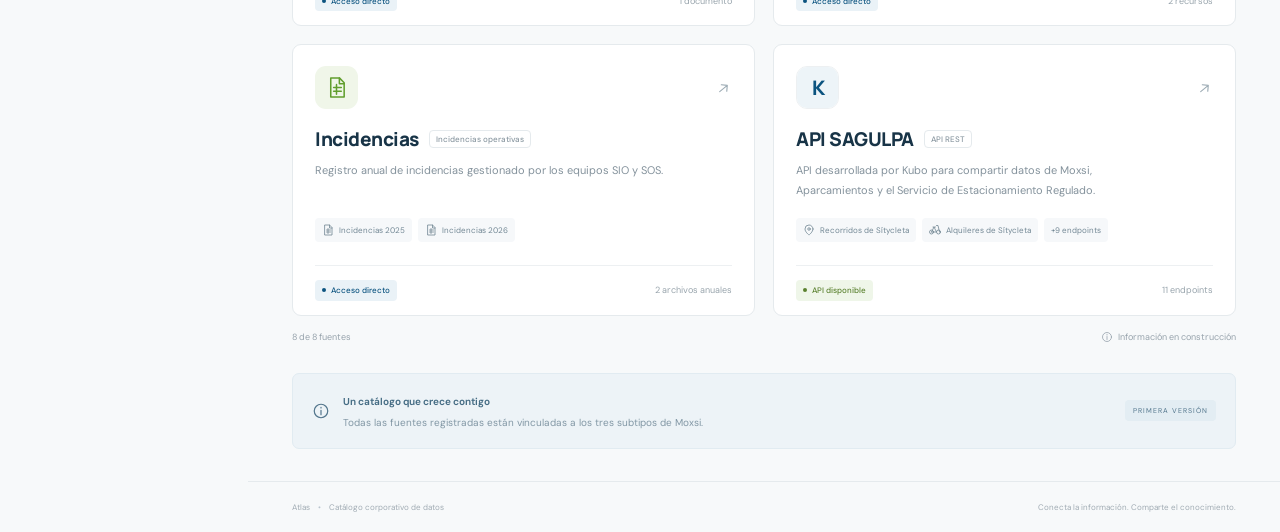
==== commit f1217a9c: "Replace Atlas mark with lighthouse icon" ====
--- a/index.html
+++ b/index.html
@@ -27,7 +27,20 @@
     <a class="skip" href="#main">Saltar al contenido</a>
     <aside class="sidebar" aria-label="Navegación principal">
       <a class="brand" href="#/moxsi"
-        ><span class="brand-icon">a<span>•</span></span
+        ><span class="brand-icon" aria-hidden="true"
+          ><svg viewBox="0 0 48 52" role="img">
+            <path class="lighthouse-beam" d="M27 15 45 9v14l-18-5z" />
+            <path class="lighthouse-body" d="m6 16 13-10 13 10H6Z" />
+            <path
+              class="lighthouse-frame"
+              d="M11 16h16v11H11zM15 16v11m8-11v11"
+            />
+            <circle class="lighthouse-light" cx="19" cy="21.5" r="3" />
+            <path class="lighthouse-body" d="M12 27h15l5 20H7l5-20Z" />
+            <path
+              class="lighthouse-stripes"
+              d="M10 34h19M9 41h22"
+            /></svg></span
         ><span>atlas<small>CATÁLOGO DE DATOS</small></span></a
       >
       <div class="workspace">
--- a/styles.css
+++ b/styles.css
@@ -106,18 +106,31 @@
   border-radius: 13px 13px 13px 3px;
   background: var(--primary);
   color: white;
-  font-size: 36px;
-  position: relative;
   display: grid;
   place-items: center;
-  padding-bottom: 6px;
-}
-.brand-icon span {
-  position: absolute;
-  color: var(--orange);
-  font-size: 27px;
-  right: -5px;
-  bottom: -10px;
+}
+.brand-icon svg {
+  width: 86%;
+  height: 86%;
+  overflow: visible;
+}
+.lighthouse-body {
+  fill: currentColor;
+}
+.lighthouse-frame {
+  fill: none;
+  stroke: currentColor;
+  stroke-width: 2.7;
+  stroke-linejoin: round;
+}
+.lighthouse-beam,
+.lighthouse-light {
+  fill: #fec735;
+}
+.lighthouse-stripes {
+  fill: none;
+  stroke: #0b537f;
+  stroke-width: 3;
 }
 .workspace {
   border: 1px solid var(--line);
@@ -1947,9 +1960,6 @@
     font-size: 6px;
     margin-top: 7px;
   }
-  .brand-icon span {
-    font-size: 24px;
-  }
   .workspace,
   .nav-label,
   .sidebar-bottom,
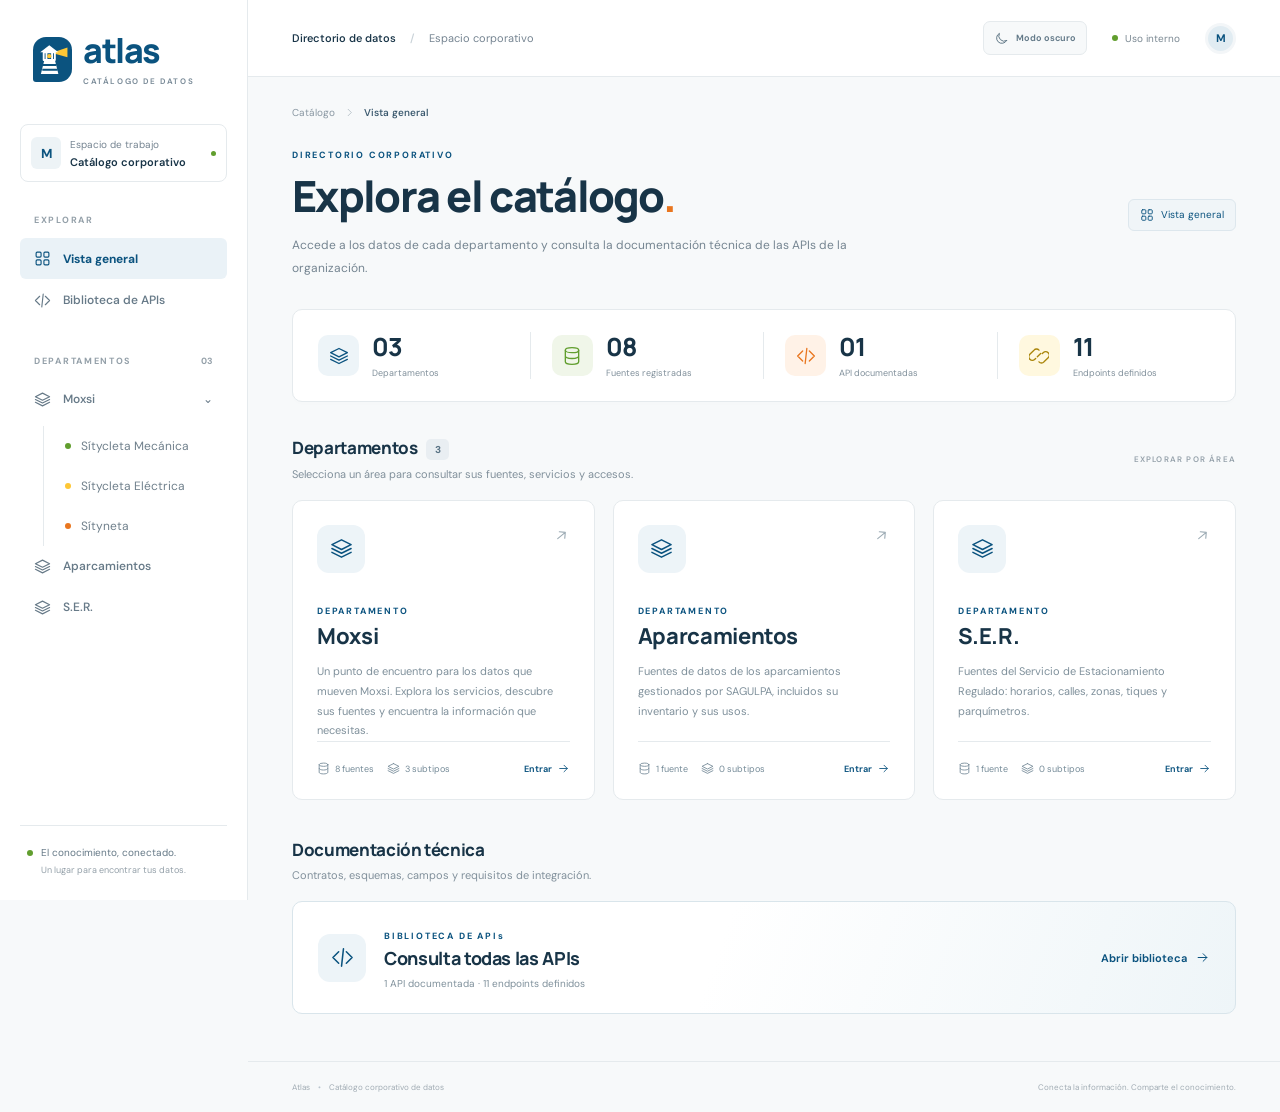
==== commit 17bafe7a: "Add catalog overview navigation" ====
--- a/index.html
+++ b/index.html
@@ -26,7 +26,7 @@
   <body>
     <a class="skip" href="#main">Saltar al contenido</a>
     <aside class="sidebar" aria-label="Navegación principal">
-      <a class="brand" href="#/moxsi"
+      <a class="brand" href="#/overview"
         ><span class="brand-icon" aria-hidden="true"
           ><svg viewBox="0 0 48 52" role="img">
             <path class="lighthouse-beam" d="M27 15 45 9v14l-18-5z" />
@@ -49,7 +49,7 @@
         <span class="workspace-dot"></span>
       </div>
       <div class="nav-label">EXPLORAR</div>
-      <a class="nav-item" href="#/moxsi" id="overview-nav"
+      <a class="nav-item" href="#/overview" id="overview-nav"
         ><span data-icon="grid"></span>Vista general</a
       >
       <a class="nav-item" href="#/apis" id="api-nav"
--- a/styles.css
+++ b/styles.css
@@ -1290,6 +1290,131 @@
   margin-top: 22px;
   padding: 32px 20px;
 }
+.directory-section {
+  margin-bottom: 38px;
+}
+.directory-grid {
+  display: grid;
+  grid-template-columns: repeat(auto-fit, minmax(260px, 1fr));
+  gap: 18px;
+}
+.directory-card {
+  min-height: 285px;
+  display: flex;
+  flex-direction: column;
+  padding: 24px;
+  border: 1px solid var(--line);
+  border-radius: 10px;
+  background: #fff;
+  transition:
+    transform 0.18s,
+    box-shadow 0.18s,
+    border-color 0.18s;
+}
+.directory-card:hover {
+  transform: translateY(-3px);
+  border-color: #cbdde7;
+  box-shadow: 0 8px 22px #17374b0b;
+}
+.directory-card-head {
+  display: flex;
+  align-items: flex-start;
+  justify-content: space-between;
+  margin-bottom: 27px;
+}
+.directory-icon,
+.library-access-icon {
+  width: 48px;
+  height: 48px;
+  display: grid;
+  place-items: center;
+  border-radius: 12px;
+  background: #edf4f8;
+  color: var(--primary);
+}
+.directory-icon svg,
+.library-access-icon svg {
+  width: 23px;
+  height: 23px;
+}
+.directory-card h2 {
+  margin-top: 3px;
+  font-size: 22px;
+}
+.directory-card p {
+  margin-top: 11px;
+  color: #7f909b;
+  font-size: 11px;
+  line-height: 1.8;
+}
+.directory-card-meta {
+  display: flex;
+  align-items: center;
+  flex-wrap: wrap;
+  gap: 13px;
+  margin-top: auto;
+  padding-top: 20px;
+  border-top: 1px solid var(--line);
+  color: #758b98;
+  font-size: 9px;
+}
+.directory-card-meta > span,
+.directory-card-meta strong {
+  display: inline-flex;
+  align-items: center;
+  gap: 5px;
+}
+.directory-card-meta svg {
+  width: 13px;
+  height: 13px;
+}
+.directory-card-meta strong {
+  margin-left: auto;
+  color: var(--primary);
+  font-weight: 650;
+}
+.api-access-section {
+  margin-bottom: 15px;
+}
+.library-access-card {
+  display: flex;
+  align-items: center;
+  gap: 18px;
+  padding: 23px 25px;
+  border: 1px solid #d9e5eb;
+  border-radius: 10px;
+  background: linear-gradient(110deg, #fff 45%, #eef5f8);
+  transition:
+    transform 0.18s,
+    box-shadow 0.18s;
+}
+.library-access-card:hover {
+  transform: translateY(-2px);
+  box-shadow: 0 8px 22px #17374b0b;
+}
+.library-access-card h2 {
+  margin-top: 3px;
+  font-size: 18px;
+}
+.library-access-card p {
+  margin-top: 7px;
+  color: #7f909b;
+  font-size: 10px;
+}
+.library-access-action {
+  display: inline-flex;
+  align-items: center;
+  gap: 8px;
+  margin-left: auto;
+  color: var(--primary);
+  font-size: 11px;
+  font-weight: 650;
+  white-space: nowrap;
+}
+.library-access-action svg {
+  width: 15px;
+  height: 15px;
+}
 .api-stats {
   grid-template-columns: repeat(3, 1fr);
 }
@@ -1597,6 +1722,7 @@
 :root[data-theme="dark"] .source-card,
 :root[data-theme="dark"] .empty,
 :root[data-theme="dark"] .panel,
+:root[data-theme="dark"] .directory-card,
 :root[data-theme="dark"] .api-library-card,
 :root[data-theme="dark"] .endpoint-card,
 :root[data-theme="dark"] .skip {
@@ -1617,9 +1743,18 @@
 :root[data-theme="dark"] .document-link,
 :root[data-theme="dark"] .convention-grid > div,
 :root[data-theme="dark"] .endpoint-icon,
+:root[data-theme="dark"] .directory-icon,
+:root[data-theme="dark"] .library-access-icon,
 :root[data-theme="dark"] .schema-table th,
 :root[data-theme="dark"] .logo-fallback {
   background: #19313e;
+}
+:root[data-theme="dark"] .library-access-card {
+  border-color: var(--line);
+  background: linear-gradient(110deg, #122631 45%, #17303d);
+}
+:root[data-theme="dark"] .directory-card:hover {
+  border-color: #3b5c6d;
 }
 :root[data-theme="dark"] .theme-toggle:hover,
 :root[data-theme="dark"] .nav-item:hover,
@@ -1694,6 +1829,8 @@
 :root[data-theme="dark"] .panel dt,
 :root[data-theme="dark"] .pending-panel li,
 :root[data-theme="dark"] .api-library-card p,
+:root[data-theme="dark"] .directory-card p,
+:root[data-theme="dark"] .library-access-card p,
 :root[data-theme="dark"] .convention-grid > div,
 :root[data-theme="dark"] .endpoint-body > p,
 :root[data-theme="dark"] .schema-table td,
@@ -2240,8 +2377,25 @@
 }
 @media (max-width: 600px) {
   .api-library-grid,
+  .directory-grid,
   .convention-grid {
     grid-template-columns: 1fr;
+  }
+  .directory-card {
+    min-height: 250px;
+    padding: 20px;
+  }
+  .library-access-card {
+    align-items: flex-start;
+    flex-wrap: wrap;
+    padding: 20px;
+  }
+  .library-access-card > div {
+    flex: 1;
+  }
+  .library-access-action {
+    width: calc(100% - 66px);
+    margin-left: 66px;
   }
   .api-library-card {
     min-height: 240px;
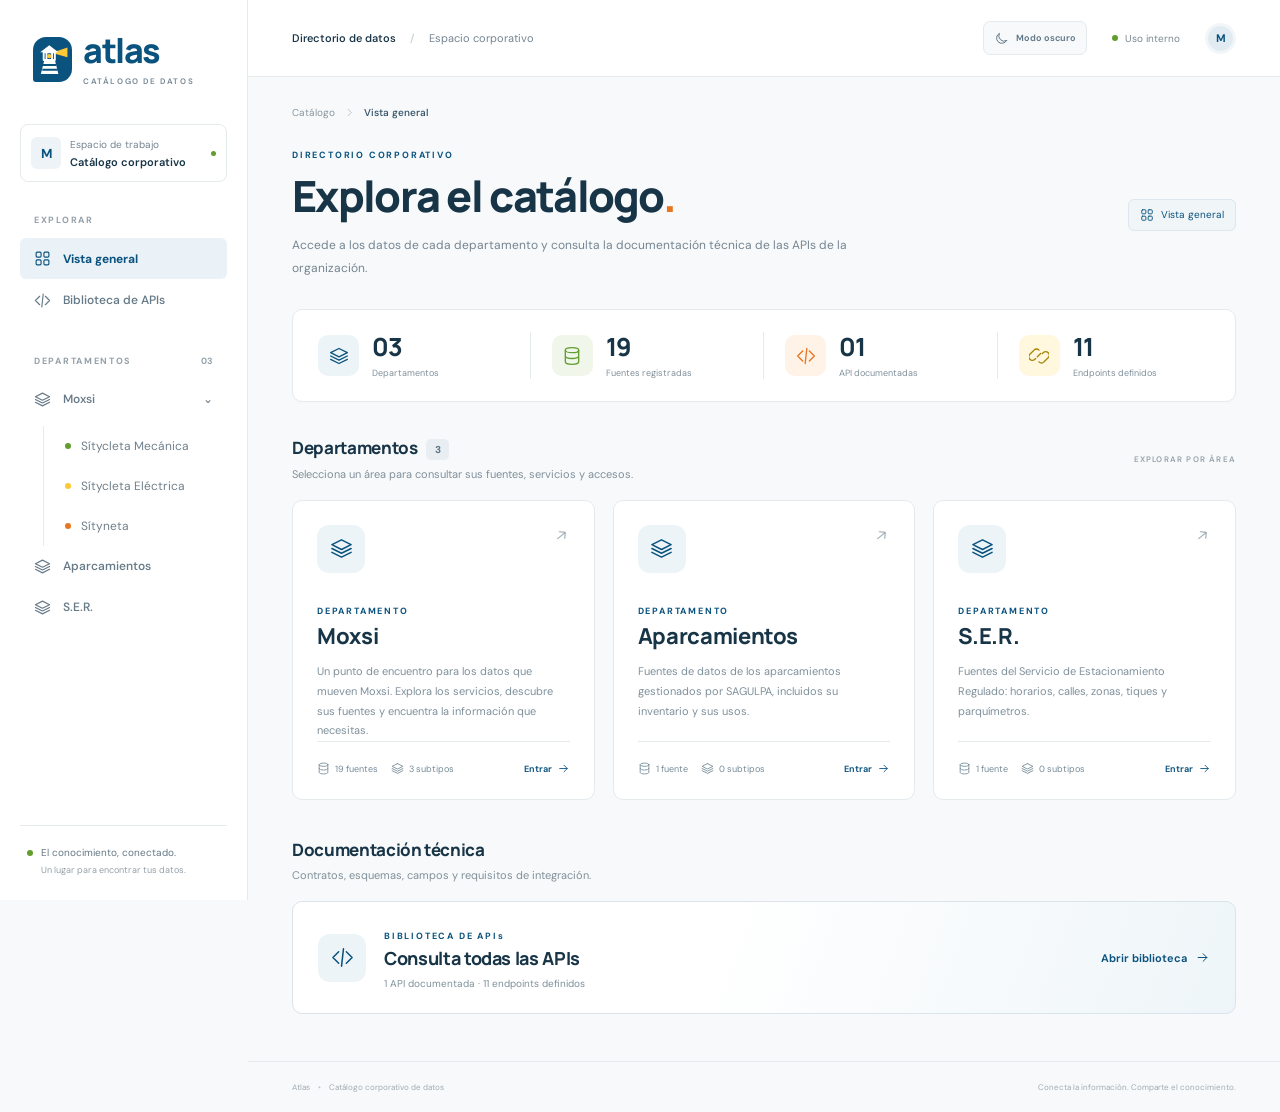
==== commit 21cc43cb: "Add Moxsi data inventory records" ====
--- a/index.html
+++ b/index.html
@@ -90,6 +90,7 @@
       </footer>
     </div>
     <script src="catalog-data.js"></script>
+    <script src="inventory-data.js"></script>
     <script src="api-library.js"></script>
     <script src="app.js"></script>
   </body>
--- a/styles.css
+++ b/styles.css
@@ -1289,6 +1289,80 @@
 .responsibility-empty {
   margin-top: 22px;
   padding: 32px 20px;
+}
+.governance-panel {
+  padding: 28px;
+}
+.governance-heading {
+  display: flex;
+  align-items: flex-start;
+  justify-content: space-between;
+  gap: 24px;
+  margin-bottom: 24px;
+}
+.governance-heading p {
+  margin-top: 9px;
+  color: #82929c;
+  font-size: 11px;
+  line-height: 1.7;
+}
+.criticality-badge {
+  min-width: 70px;
+  padding: 7px 9px;
+  border-radius: 5px;
+  background: #f0f3f5;
+  color: #6d7f8b;
+  font-size: 9px;
+  font-weight: 700;
+  text-align: center;
+  white-space: nowrap;
+}
+.criticality-badge.alta,
+.criticality-badge.muy-alta {
+  background: #fff0e4;
+  color: #b35418;
+}
+.criticality-badge.media {
+  background: #fff8df;
+  color: #8f7110;
+}
+.governance-grid {
+  display: grid;
+  grid-template-columns: repeat(3, 1fr);
+  gap: 10px;
+}
+.governance-field {
+  min-height: 88px;
+  padding: 15px;
+  border: 1px solid var(--line);
+  border-radius: 7px;
+  background: #f8fafb;
+}
+.governance-field > span {
+  display: block;
+  margin-bottom: 8px;
+  color: #8a99a3;
+  font-size: 8px;
+  font-weight: 700;
+  letter-spacing: 0.7px;
+  text-transform: uppercase;
+}
+.governance-field > strong {
+  color: var(--ink);
+  font-size: 11px;
+  font-weight: 550;
+  line-height: 1.7;
+}
+.governance-field.wide {
+  grid-column: 1 / -1;
+  min-height: 0;
+}
+.governance-field.blocker {
+  border-color: #eee1a9;
+  background: #fffdf4;
+}
+.governance-field.blocker > span {
+  color: #9a7a23;
 }
 .directory-section {
   margin-bottom: 38px;
@@ -1748,6 +1822,22 @@
 :root[data-theme="dark"] .schema-table th,
 :root[data-theme="dark"] .logo-fallback {
   background: #19313e;
+}
+:root[data-theme="dark"] .governance-field {
+  background: #162c38;
+}
+:root[data-theme="dark"] .governance-field.blocker {
+  border-color: #625727;
+  background: #29291e;
+}
+:root[data-theme="dark"] .criticality-badge.alta,
+:root[data-theme="dark"] .criticality-badge.muy-alta {
+  background: #462b1c;
+  color: #f3aa72;
+}
+:root[data-theme="dark"] .criticality-badge.media {
+  background: #403719;
+  color: #f2ce68;
 }
 :root[data-theme="dark"] .library-access-card {
   border-color: var(--line);
@@ -1837,6 +1927,10 @@
 :root[data-theme="dark"] .plain-notes {
   color: #a4b6c0;
 }
+:root[data-theme="dark"] .governance-heading p,
+:root[data-theme="dark"] .governance-field > span {
+  color: #9eb0ba;
+}
 :root[data-theme="dark"] .notice strong,
 :root[data-theme="dark"] .notice p,
 :root[data-theme="dark"] .breadcrumbs > span:last-child,
@@ -2374,12 +2468,25 @@
   .api-notes-grid {
     grid-template-columns: 1fr;
   }
+  .governance-grid {
+    grid-template-columns: repeat(2, 1fr);
+  }
 }
 @media (max-width: 600px) {
   .api-library-grid,
   .directory-grid,
+  .governance-grid,
   .convention-grid {
     grid-template-columns: 1fr;
+  }
+  .governance-panel {
+    padding: 20px;
+  }
+  .governance-heading {
+    flex-direction: column;
+  }
+  .governance-field.wide {
+    grid-column: auto;
   }
   .directory-card {
     min-height: 250px;
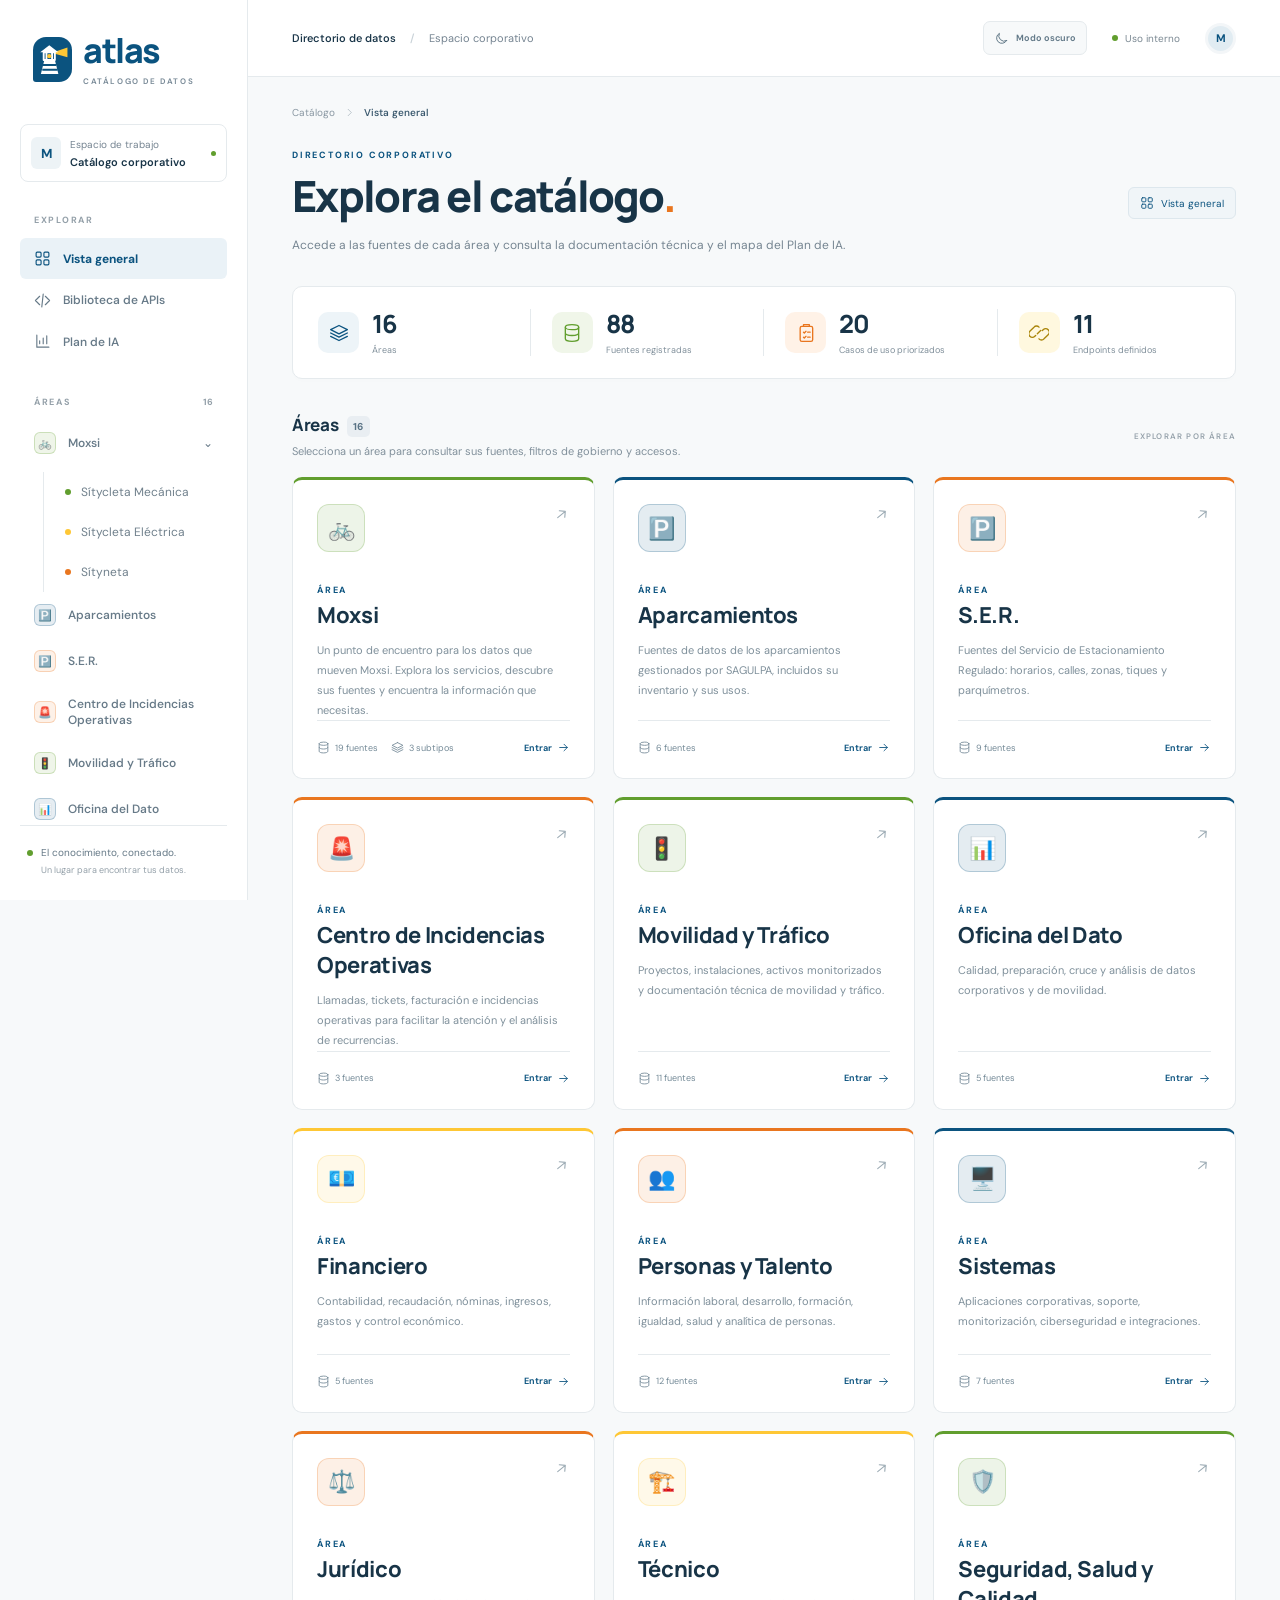
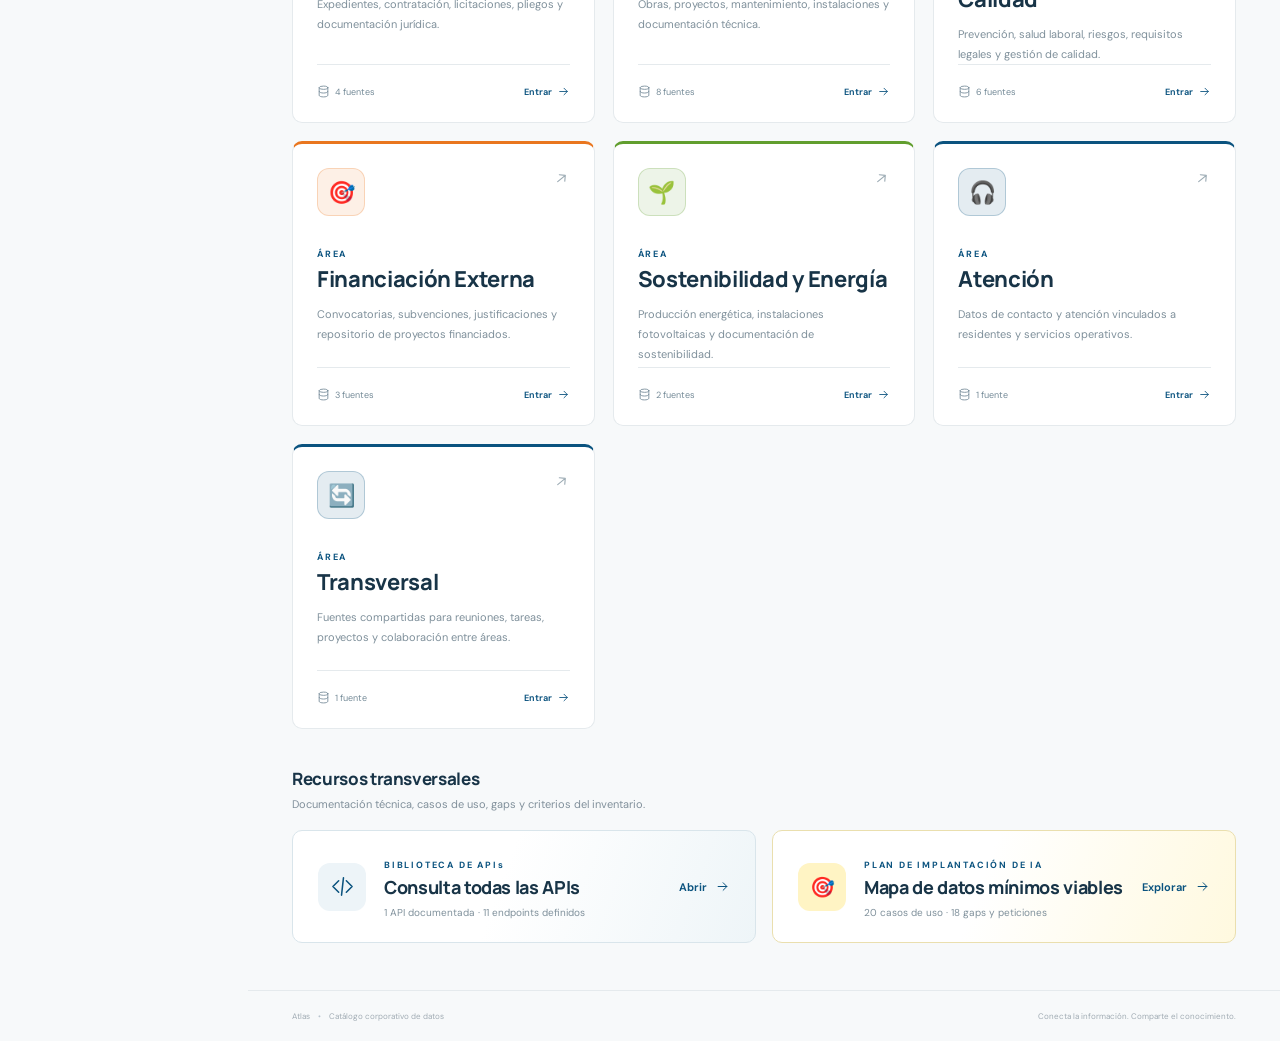
==== commit 4f27369c: "Import full SAGULPA data inventory" ====
--- a/index.html
+++ b/index.html
@@ -55,7 +55,10 @@
       <a class="nav-item" href="#/apis" id="api-nav"
         ><span data-icon="code"></span>Biblioteca de APIs</a
       >
-      <div class="nav-label area-label">DEPARTAMENTOS <span>01</span></div>
+      <a class="nav-item" href="#/plan-ia" id="inventory-nav"
+        ><span data-icon="chart"></span>Plan de IA</a
+      >
+      <div class="nav-label area-label">ÁREAS <span>01</span></div>
       <div id="department-nav"></div>
       <div class="sidebar-bottom">
         <span class="live-dot"></span>
--- a/styles.css
+++ b/styles.css
@@ -191,6 +191,17 @@
   width: 17px;
   height: 17px;
 }
+.area-emoji {
+  width: 22px;
+  height: 22px;
+  display: grid;
+  place-items: center;
+  flex-shrink: 0;
+  border: 1px solid color-mix(in srgb, var(--area-accent) 25%, transparent);
+  border-radius: 6px;
+  background: color-mix(in srgb, var(--area-accent) 10%, transparent);
+  font-size: 11px;
+}
 .nav-item:hover {
   background: #f4f7f9;
 }
@@ -202,6 +213,15 @@
 .area-label span {
   letter-spacing: 0;
   font-size: 9px;
+}
+#department-nav {
+  flex: 1;
+  min-height: 0;
+  margin-right: -8px;
+  padding-right: 8px;
+  overflow-y: auto;
+  scrollbar-color: #c7d4dc transparent;
+  scrollbar-width: thin;
 }
 .nav-item.active {
   color: var(--primary);
@@ -419,6 +439,11 @@
   font-size: 12px;
   line-height: 1.9;
   margin-top: 12px;
+}
+.heading-emoji {
+  margin-right: 12px;
+  font-size: 0.72em;
+  vertical-align: 0.08em;
 }
 .department-chip {
   display: flex;
@@ -697,6 +722,83 @@
   padding-right: 12px;
   max-width: 190px;
 }
+.facet-panel {
+  margin: 13px 0 18px;
+  border: 1px solid var(--line);
+  border-radius: 9px;
+  background: #fff;
+}
+.facet-panel summary {
+  display: flex;
+  align-items: center;
+  gap: 12px;
+  padding: 15px 17px;
+  cursor: pointer;
+  list-style: none;
+}
+.facet-panel summary::-webkit-details-marker {
+  display: none;
+}
+.facet-panel summary > span {
+  display: inline-flex;
+  align-items: center;
+  gap: 7px;
+  color: var(--ink);
+  font-size: 11px;
+  font-weight: 700;
+}
+.facet-panel summary svg {
+  width: 15px;
+  height: 15px;
+  color: var(--primary);
+}
+.facet-panel summary small {
+  color: #8b9aa4;
+  font-size: 9px;
+}
+.facet-panel summary strong {
+  margin-left: auto;
+  color: var(--primary);
+  font-size: 9px;
+}
+.facet-panel[open] summary {
+  border-bottom: 1px solid var(--line);
+}
+.facet-grid {
+  display: grid;
+  grid-template-columns: repeat(4, 1fr);
+  gap: 12px;
+  padding: 17px 17px 12px;
+}
+.facet-filter > span {
+  display: block;
+  min-height: 25px;
+  margin-bottom: 6px;
+  color: #728794;
+  font-size: 8px;
+  font-weight: 650;
+  line-height: 1.45;
+  text-transform: uppercase;
+}
+.facet-filter select {
+  width: 100%;
+  height: 35px;
+  padding: 0 9px;
+  border: 1px solid var(--line);
+  border-radius: 5px;
+  background: #f8fafb;
+  color: var(--ink);
+  font-size: 9px;
+}
+.clear-facets {
+  margin: 0 17px 15px;
+  padding: 5px 0;
+  border: 0;
+  background: transparent;
+  color: var(--primary);
+  font-size: 9px;
+  font-weight: 650;
+}
 .source-grid {
   display: grid;
   grid-template-columns: repeat(2, 1fr);
@@ -825,6 +927,20 @@
   padding: 6px 7px;
   border-radius: 4px;
 }
+.completion-mini {
+  padding: 4px 6px;
+  border-radius: 4px;
+  font-size: 8px;
+  font-weight: 650;
+}
+.completion-mini.review {
+  background: #fff7e4;
+  color: #926b13 !important;
+}
+.completion-mini.complete {
+  background: #eff6e9;
+  color: #5a812f !important;
+}
 .data-labels svg {
   width: 12px;
   height: 12px;
@@ -1122,6 +1238,40 @@
   color: #9c9a89;
   border-top: 1px solid #eeeade;
   padding-top: 17px;
+}
+.completion-block {
+  margin: 20px 0 4px;
+  padding: 13px;
+  border: 1px solid #eee5c7;
+  border-radius: 7px;
+  background: #fffdf4;
+}
+.completion-block > div:first-child {
+  display: flex;
+  align-items: baseline;
+  justify-content: space-between;
+  gap: 12px;
+}
+.completion-block strong {
+  color: #92710d;
+  font-size: 17px;
+}
+.completion-block span {
+  color: #928b72;
+  font-size: 8px;
+}
+.completion-track {
+  height: 5px;
+  margin-top: 9px;
+  overflow: hidden;
+  border-radius: 4px;
+  background: #eee8d7;
+}
+.completion-track i {
+  display: block;
+  height: 100%;
+  border-radius: inherit;
+  background: var(--yellow);
 }
 .dataset-row,
 .access-row {
@@ -1364,6 +1514,11 @@
 .governance-field.blocker > span {
   color: #9a7a23;
 }
+.field-pending {
+  color: #9a7511;
+  font-style: italic;
+  font-weight: 650;
+}
 .directory-section {
   margin-bottom: 38px;
 }
@@ -1378,6 +1533,7 @@
   flex-direction: column;
   padding: 24px;
   border: 1px solid var(--line);
+  border-top: 3px solid var(--area-accent, var(--primary));
   border-radius: 10px;
   background: #fff;
   transition:
@@ -1411,6 +1567,16 @@
   width: 23px;
   height: 23px;
 }
+.directory-card .directory-icon {
+  border: 1px solid
+    color-mix(in srgb, var(--area-accent, var(--primary)) 24%, transparent);
+  background: color-mix(
+    in srgb,
+    var(--area-accent, var(--primary)) 11%,
+    transparent
+  );
+  font-size: 22px;
+}
 .directory-card h2 {
   margin-top: 3px;
   font-size: 22px;
@@ -1488,6 +1654,225 @@
 .library-access-action svg {
   width: 15px;
   height: 15px;
+}
+.overview-access-grid {
+  display: grid;
+  grid-template-columns: repeat(2, 1fr);
+  gap: 16px;
+}
+.plan-access-card {
+  border-color: #eadfae;
+  background: linear-gradient(110deg, #fff 45%, #fff9df);
+}
+.plan-access-card .library-access-icon {
+  background: #fff4c4;
+  font-size: 20px;
+}
+.plan-jump-nav {
+  display: flex;
+  flex-wrap: wrap;
+  gap: 9px;
+  margin: -7px 0 35px;
+}
+.plan-jump-nav a {
+  padding: 8px 11px;
+  border: 1px solid var(--line);
+  border-radius: 6px;
+  background: #fff;
+  color: #637b89;
+  font-size: 9px;
+  font-weight: 600;
+}
+.plan-jump-nav a:hover {
+  color: var(--primary);
+}
+.plan-section {
+  margin-bottom: 42px;
+  scroll-margin-top: 20px;
+}
+.use-case-grid {
+  display: grid;
+  grid-template-columns: repeat(auto-fit, minmax(280px, 1fr));
+  gap: 13px;
+}
+.use-case-card {
+  display: flex;
+  min-height: 210px;
+  flex-direction: column;
+  padding: 21px;
+  border: 1px solid var(--line);
+  border-radius: 9px;
+  background: #fff;
+}
+.use-case-number {
+  width: 35px;
+  height: 35px;
+  display: grid;
+  place-items: center;
+  margin-bottom: 18px;
+  border-radius: 9px;
+  background: #edf4f8;
+  color: var(--primary);
+  font:
+    750 11px Manrope,
+    sans-serif;
+}
+.use-case-card h3 {
+  font-size: 14px;
+  line-height: 1.45;
+}
+.use-case-card p {
+  margin-top: 10px;
+  color: #7f909b;
+  font-size: 10px;
+  line-height: 1.7;
+}
+.use-case-footer {
+  display: flex;
+  align-items: center;
+  justify-content: space-between;
+  gap: 10px;
+  margin-top: auto;
+  padding-top: 15px;
+  border-top: 1px solid var(--line);
+  color: #718693;
+  font-size: 9px;
+}
+.use-case-footer > span:first-child {
+  display: flex;
+  align-items: center;
+  gap: 5px;
+}
+.use-case-footer svg {
+  width: 13px;
+  height: 13px;
+}
+.gap-list {
+  display: grid;
+  gap: 9px;
+}
+.gap-card {
+  overflow: hidden;
+  border: 1px solid var(--line);
+  border-radius: 8px;
+  background: #fff;
+}
+.gap-card summary {
+  display: flex;
+  align-items: center;
+  gap: 13px;
+  padding: 15px 17px;
+  cursor: pointer;
+  list-style: none;
+}
+.gap-card summary::-webkit-details-marker {
+  display: none;
+}
+.gap-id {
+  width: 29px;
+  height: 29px;
+  display: grid;
+  place-items: center;
+  flex-shrink: 0;
+  border-radius: 7px;
+  background: #f0f3f5;
+  color: #637987;
+  font-size: 9px;
+  font-weight: 700;
+}
+.gap-card summary > span:nth-child(2) {
+  flex: 1;
+}
+.gap-card summary strong,
+.gap-card summary small {
+  display: block;
+}
+.gap-card summary strong {
+  font-size: 11px;
+  line-height: 1.5;
+}
+.gap-card summary small {
+  margin-top: 3px;
+  color: #8b9aa4;
+  font-size: 8px;
+}
+.priority-badge {
+  padding: 5px 7px;
+  border-radius: 4px;
+  background: #fff7e4;
+  color: #926b13;
+  font-size: 8px;
+  font-weight: 650;
+}
+.priority-badge.alta {
+  background: #fff0e4;
+  color: #b35418;
+}
+.gap-body {
+  display: grid;
+  grid-template-columns: repeat(3, 1fr);
+  gap: 10px;
+  padding: 15px 17px;
+  border-top: 1px solid var(--line);
+  background: #f8fafb;
+}
+.gap-body span,
+.gap-body strong {
+  display: block;
+}
+.gap-body > div > span {
+  margin-bottom: 6px;
+  color: #8b9aa4;
+  font-size: 8px;
+  text-transform: uppercase;
+}
+.gap-body > div > strong {
+  font-size: 10px;
+  line-height: 1.6;
+}
+.criteria-groups {
+  display: grid;
+  grid-template-columns: repeat(2, 1fr);
+  gap: 17px;
+}
+.criteria-group {
+  padding: 22px;
+  border: 1px solid var(--line);
+  border-radius: 9px;
+  background: #fff;
+}
+.criteria-title {
+  display: flex;
+  align-items: center;
+  gap: 10px;
+  margin-bottom: 17px;
+}
+.criteria-title > span {
+  font-size: 20px;
+}
+.criterion {
+  padding: 12px 0;
+  border-top: 1px solid var(--line);
+}
+.criterion strong {
+  display: block;
+  color: var(--primary);
+  font-size: 10px;
+}
+.criterion p {
+  margin-top: 5px;
+  color: #7f909b;
+  font-size: 9px;
+  line-height: 1.7;
+}
+.criterion.verde strong {
+  color: var(--green);
+}
+.criterion.ambar strong {
+  color: #a67e08;
+}
+.criterion.rojo strong {
+  color: #bd552c;
 }
 .api-stats {
   grid-template-columns: repeat(3, 1fr);
@@ -1798,6 +2183,11 @@
 :root[data-theme="dark"] .panel,
 :root[data-theme="dark"] .directory-card,
 :root[data-theme="dark"] .api-library-card,
+:root[data-theme="dark"] .facet-panel,
+:root[data-theme="dark"] .use-case-card,
+:root[data-theme="dark"] .gap-card,
+:root[data-theme="dark"] .criteria-group,
+:root[data-theme="dark"] .plan-jump-nav a,
 :root[data-theme="dark"] .endpoint-card,
 :root[data-theme="dark"] .skip {
   background: #122631;
@@ -1823,6 +2213,19 @@
 :root[data-theme="dark"] .logo-fallback {
   background: #19313e;
 }
+:root[data-theme="dark"] .facet-filter select,
+:root[data-theme="dark"] .gap-body,
+:root[data-theme="dark"] .gap-id,
+:root[data-theme="dark"] .use-case-number {
+  background: #19313e;
+}
+:root[data-theme="dark"] .completion-block {
+  border-color: #625727;
+  background: #29291e;
+}
+:root[data-theme="dark"] .completion-track {
+  background: #4a452d;
+}
 :root[data-theme="dark"] .governance-field {
   background: #162c38;
 }
@@ -1842,6 +2245,10 @@
 :root[data-theme="dark"] .library-access-card {
   border-color: var(--line);
   background: linear-gradient(110deg, #122631 45%, #17303d);
+}
+:root[data-theme="dark"] .plan-access-card {
+  border-color: #625727;
+  background: linear-gradient(110deg, #122631 45%, #29291e);
 }
 :root[data-theme="dark"] .directory-card:hover {
   border-color: #3b5c6d;
@@ -2198,22 +2605,26 @@
     display: none;
   }
   #department-nav {
+    flex: none;
     display: flex;
     align-items: center;
-    flex-wrap: wrap;
+    flex-wrap: nowrap;
     margin-top: 17px;
     gap: 10px;
+    overflow-x: auto;
+    overflow-y: hidden;
   }
   .department {
     font-size: 11px;
     padding: 11px 13px !important;
     border-radius: 5px 5px 0 0;
+    white-space: nowrap;
   }
   .nav-chevron {
     display: none;
   }
   .service-nav {
-    display: flex;
+    display: none;
     width: 100%;
     max-width: 100%;
     gap: 20px;
@@ -2471,12 +2882,38 @@
   .governance-grid {
     grid-template-columns: repeat(2, 1fr);
   }
+  .facet-grid,
+  .overview-access-grid {
+    grid-template-columns: repeat(2, 1fr);
+  }
 }
 @media (max-width: 600px) {
   .api-library-grid,
   .directory-grid,
   .governance-grid,
+  .facet-grid,
+  .overview-access-grid,
+  .criteria-groups,
   .convention-grid {
+    grid-template-columns: 1fr;
+  }
+  .facet-panel summary {
+    align-items: flex-start;
+    flex-wrap: wrap;
+  }
+  .facet-panel summary small {
+    width: 100%;
+  }
+  .facet-panel summary strong {
+    margin-left: 0;
+  }
+  .gap-card summary {
+    align-items: flex-start;
+  }
+  .gap-card summary .priority-badge {
+    display: none;
+  }
+  .gap-body {
     grid-template-columns: 1fr;
   }
   .governance-panel {
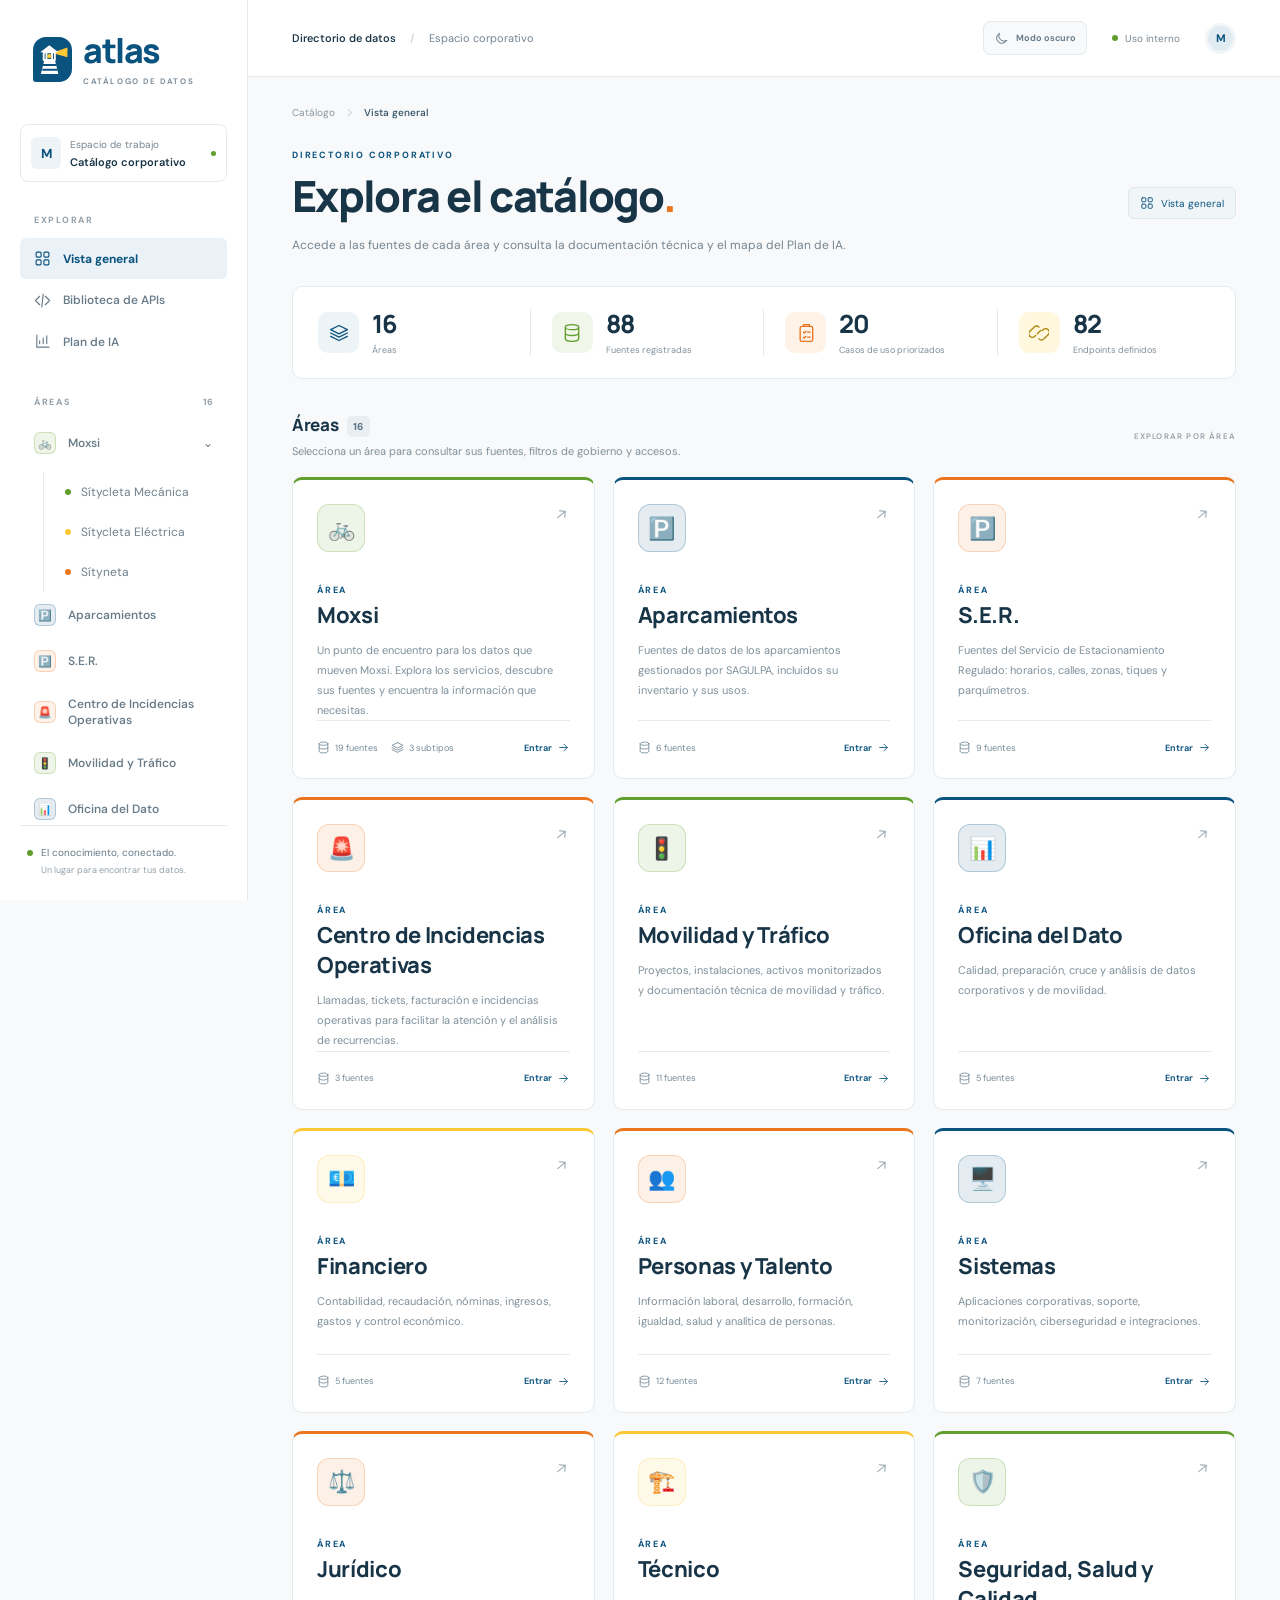
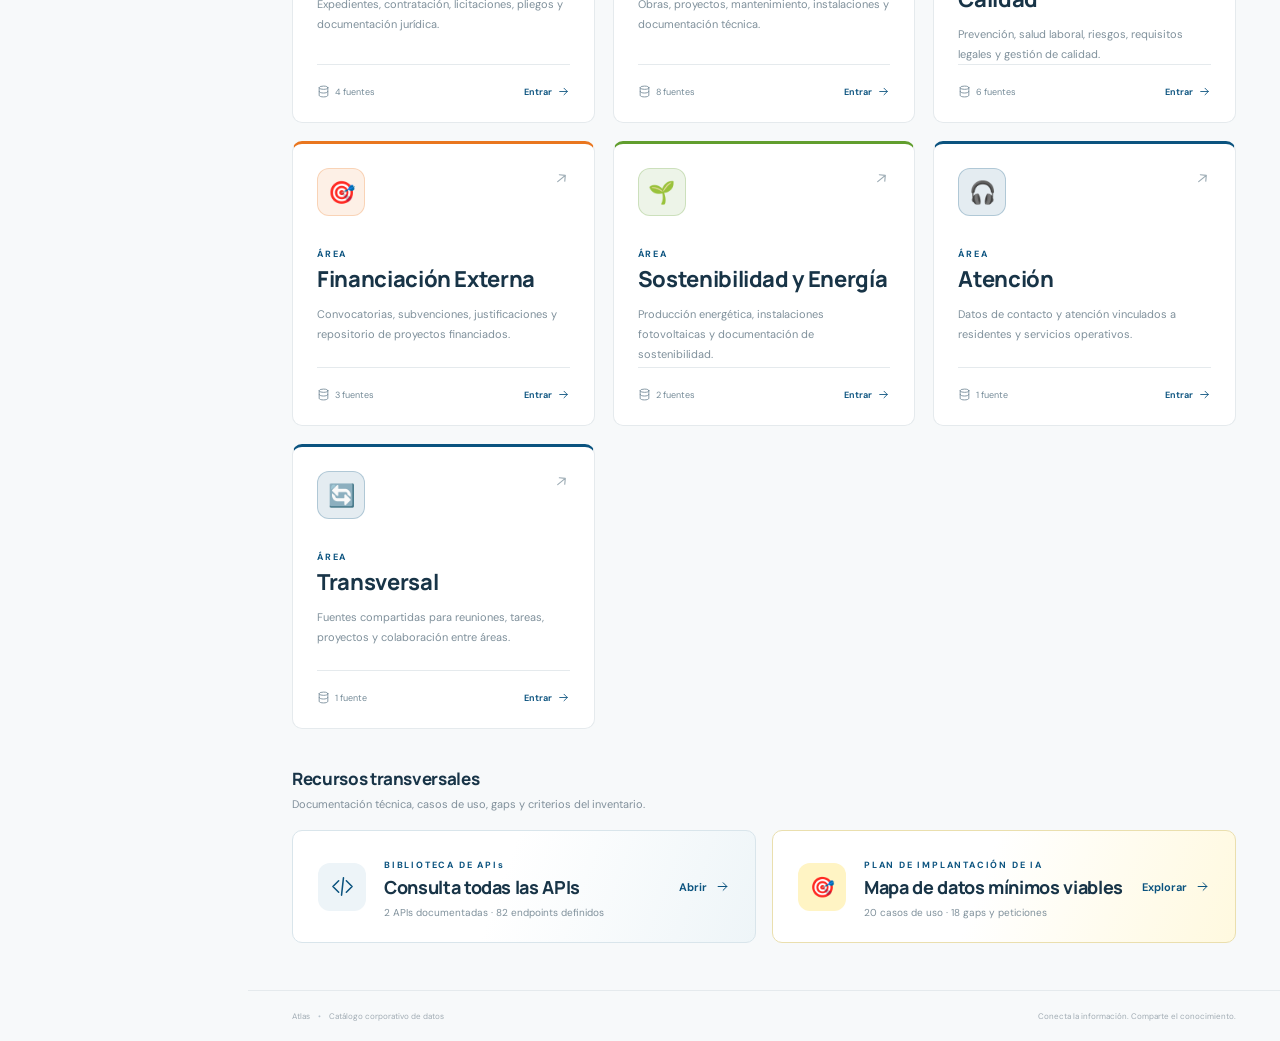
==== commit 3e9bc5d8: "Add comprehensive Nextbike API documentation" ====
--- a/index.html
+++ b/index.html
@@ -95,6 +95,7 @@
     <script src="catalog-data.js"></script>
     <script src="inventory-data.js"></script>
     <script src="api-library.js"></script>
+    <script src="nextbike-api-data.js"></script>
     <script src="app.js"></script>
   </body>
 </html>
--- a/styles.css
+++ b/styles.css
@@ -655,6 +655,60 @@
   letter-spacing: 1.2px;
   color: #96a2ab;
 }
+.source-view-options {
+  display: flex;
+  align-items: center;
+  gap: 9px;
+}
+.source-view-options > span {
+  color: #8797a1;
+  font-size: 9px;
+  font-weight: 650;
+}
+.column-switcher {
+  display: flex;
+  padding: 3px;
+  border: 1px solid var(--line);
+  border-radius: 7px;
+  background: #fff;
+}
+.column-switcher button {
+  height: 30px;
+  min-width: 47px;
+  padding: 0 8px;
+  border: 0;
+  border-radius: 5px;
+  display: flex;
+  align-items: center;
+  justify-content: center;
+  gap: 6px;
+  background: transparent;
+  color: #7d8e99;
+  font-size: 9px;
+}
+.column-switcher button:hover {
+  background: #f3f7f9;
+}
+.column-switcher button[aria-pressed="true"] {
+  background: #eaf2f7;
+  color: var(--primary);
+}
+.column-switcher b {
+  font: inherit;
+  font-weight: 750;
+}
+.column-preview {
+  width: 17px;
+  height: 13px;
+  display: flex;
+  gap: 2px;
+}
+.column-preview i {
+  flex: 1;
+  border: 1px solid currentColor;
+  border-radius: 1px;
+  opacity: 0.8;
+}
 .search-toolbar {
   display: flex;
   gap: 13px;
@@ -770,10 +824,13 @@
   gap: 12px;
   padding: 17px 17px 12px;
 }
+.facet-filter {
+  display: flex;
+  flex-direction: column;
+  gap: 6px;
+}
 .facet-filter > span {
   display: block;
-  min-height: 25px;
-  margin-bottom: 6px;
   color: #728794;
   font-size: 8px;
   font-weight: 650;
@@ -801,8 +858,31 @@
 }
 .source-grid {
   display: grid;
-  grid-template-columns: repeat(2, 1fr);
   gap: 18px;
+}
+.source-grid[data-columns="2"] {
+  grid-template-columns: repeat(2, minmax(0, 1fr));
+}
+.source-grid[data-columns="3"] {
+  grid-template-columns: repeat(3, minmax(0, 1fr));
+}
+.source-grid[data-columns="4"] {
+  grid-template-columns: repeat(4, minmax(0, 1fr));
+  gap: 14px;
+}
+.source-grid[data-columns="3"] .source-card,
+.source-grid[data-columns="4"] .source-card {
+  padding-right: 18px;
+  padding-left: 18px;
+}
+.source-grid[data-columns="4"] .source-name {
+  align-items: flex-start;
+  flex-direction: column;
+  gap: 6px;
+  font-size: 16px;
+}
+.source-grid[data-columns="4"] .source-card > p {
+  font-size: 10px;
 }
 .source-card {
   background: #fff;
@@ -1310,6 +1390,23 @@
   letter-spacing: 1px;
   text-transform: uppercase;
 }
+.dataset-detail-link {
+  display: inline-block;
+  color: inherit;
+  text-decoration: none;
+}
+.dataset-detail-link h3 {
+  transition: color 0.2s ease;
+}
+.dataset-detail-link:hover h3,
+.dataset-detail-link:focus-visible h3 {
+  color: var(--primary);
+}
+.dataset-detail-link:focus-visible {
+  border-radius: 4px;
+  outline: 2px solid var(--primary);
+  outline-offset: 4px;
+}
 .dataset-actions {
   display: flex;
   flex-shrink: 0;
@@ -1323,6 +1420,594 @@
   border: 1px solid #dce6eb;
   border-radius: 5px;
   background: #f7fafb;
+}
+.query-guide {
+  margin: 0 0 6px;
+  border: 1px solid #cfe0e9;
+  border-radius: 9px;
+  overflow: hidden;
+  background: #f8fbfc;
+}
+.query-documentation-heading {
+  align-items: flex-end;
+}
+.query-documentation-heading > div {
+  flex: 1;
+  min-width: 0;
+}
+.query-documentation-heading p {
+  max-width: none;
+  white-space: nowrap;
+}
+.query-documentation-heading .access-link {
+  margin-left: auto;
+}
+.query-documentation-page {
+  margin-top: 24px;
+}
+.query-documentation-page .query-guide {
+  margin-bottom: 0;
+}
+.query-guide > summary {
+  min-height: 64px;
+  padding: 13px 16px;
+  display: flex;
+  align-items: center;
+  gap: 12px;
+  cursor: pointer;
+  list-style: none;
+}
+.query-guide > summary::-webkit-details-marker,
+.column-dictionary > summary::-webkit-details-marker {
+  display: none;
+}
+.query-guide > summary > span:nth-child(2) {
+  flex: 1;
+}
+.query-guide > summary strong {
+  display: block;
+  color: var(--ink);
+  font-size: 11px;
+}
+.query-guide > summary small {
+  display: block;
+  margin-top: 4px;
+  color: #80939f;
+  font-size: 9px;
+}
+.query-guide-icon {
+  width: 36px;
+  height: 36px;
+  display: grid;
+  place-items: center;
+  flex-shrink: 0;
+  border-radius: 8px;
+  background: #e9f3f8;
+  color: var(--primary);
+}
+.query-guide-icon svg {
+  width: 18px;
+}
+.query-guide[open] > summary {
+  background: #f0f7fa;
+}
+.query-guide[open] > summary .endpoint-chevron {
+  transform: rotate(180deg);
+}
+.query-guide-body {
+  padding: 0 18px 18px;
+  border-top: 1px solid #dce8ed;
+  background: #fff;
+}
+.sample-disclaimer {
+  margin: 18px 0 0;
+  padding: 13px 14px;
+  display: flex;
+  align-items: flex-start;
+  gap: 10px;
+  border: 1px solid #e9dcaa;
+  border-radius: 7px;
+  background: #fffaf0;
+  color: #8a6c11;
+}
+.sample-disclaimer svg {
+  width: 17px;
+  flex-shrink: 0;
+}
+.sample-disclaimer > div > strong,
+.future-improvement > div > strong {
+  display: block;
+  font-size: 10px;
+}
+.sample-disclaimer p,
+.future-improvement p {
+  margin-top: 4px;
+  font-size: 9px;
+  line-height: 1.65;
+}
+.query-guide-section > .sample-disclaimer {
+  margin: 0 0 14px;
+}
+.query-guide-section {
+  padding: 22px 0;
+  border-bottom: 1px solid var(--line);
+}
+.query-guide-section > summary {
+  display: flex;
+  align-items: center;
+  gap: 12px;
+  cursor: pointer;
+  list-style: none;
+}
+.query-guide-section > summary::-webkit-details-marker {
+  display: none;
+}
+.query-guide-section[open] > summary {
+  margin-bottom: 14px;
+}
+.query-guide-section .query-guide-heading {
+  flex: 1;
+  margin-bottom: 0;
+}
+.section-chevron {
+  flex-shrink: 0;
+  color: var(--primary);
+  font-size: 16px;
+  transition: transform 0.2s ease;
+}
+.query-guide-section:not([open]) .section-chevron {
+  transform: rotate(-90deg);
+}
+.query-guide-heading {
+  display: flex;
+  align-items: flex-start;
+  gap: 10px;
+  margin-bottom: 14px;
+}
+.query-guide-heading > span {
+  width: 25px;
+  height: 25px;
+  display: grid;
+  place-items: center;
+  flex-shrink: 0;
+  border-radius: 7px;
+  background: #e9f3f8;
+  color: var(--primary);
+  font-size: 8px;
+  font-weight: 750;
+}
+.query-guide-heading h3 {
+  color: var(--ink);
+  font-size: 12px;
+}
+.query-guide-heading p {
+  margin-top: 4px;
+  color: #84949e;
+  font-size: 9px;
+}
+.query-input-grid,
+.active-rule-grid {
+  display: grid;
+  grid-template-columns: repeat(2, minmax(0, 1fr));
+  gap: 10px;
+}
+.query-input-grid > div,
+.active-rule-grid article {
+  padding: 14px;
+  border: 1px solid var(--line);
+  border-radius: 7px;
+  background: #f8fafb;
+}
+.query-input-grid > div > span {
+  width: 29px;
+  height: 29px;
+  display: grid;
+  place-items: center;
+  margin-bottom: 10px;
+  border-radius: 7px;
+  background: #eaf2f7;
+  color: var(--primary);
+}
+.query-input-grid svg {
+  width: 14px;
+}
+.query-input-grid strong,
+.active-rule-grid strong {
+  color: var(--ink);
+  font-size: 10px;
+}
+.query-input-grid p,
+.active-rule-grid p {
+  margin-top: 4px;
+  color: #84949e;
+  font-size: 9px;
+  line-height: 1.55;
+}
+.active-rule-grid article {
+  display: flex;
+  align-items: center;
+  gap: 11px;
+}
+.active-value {
+  width: 24px;
+  height: 24px;
+  display: inline-grid;
+  place-items: center;
+  flex-shrink: 0;
+  border-radius: 6px;
+  font-size: 9px;
+  font-weight: 800;
+}
+.active-value.enabled {
+  background: #e8f4df;
+  color: #4f7e27;
+}
+.active-value.disabled {
+  background: #fff0e5;
+  color: #a9541d;
+}
+.calculation-callout {
+  margin-top: 11px;
+  padding: 15px;
+  display: flex;
+  align-items: center;
+  justify-content: space-between;
+  gap: 20px;
+  border-radius: 7px;
+  background: #0b537f;
+  color: #fff;
+}
+.calculation-callout > div {
+  flex: 1;
+  min-width: 0;
+}
+.calculation-callout .eyebrow {
+  color: #a9d8f2;
+  font-size: 7px;
+}
+.calculation-callout > div > strong {
+  display: block;
+  margin-top: 5px;
+  font-size: 13px;
+}
+.calculation-callout p {
+  max-width: none;
+  margin-top: 5px;
+  color: #c3dfed;
+  font-size: 9px;
+  line-height: 1.6;
+  white-space: nowrap;
+}
+.calculation-callout code {
+  padding: 9px 11px;
+  border: 1px solid #ffffff3b;
+  border-radius: 6px;
+  background: #ffffff13;
+  color: #fff;
+  font-size: 10px;
+  white-space: nowrap;
+}
+.rule-note {
+  margin-top: 11px;
+  padding: 10px 12px;
+  display: flex;
+  align-items: flex-start;
+  gap: 7px;
+  border-radius: 6px;
+  background: #f1f6f8;
+  color: #66808e;
+  font-size: 9px;
+  line-height: 1.65;
+}
+.rule-note svg {
+  width: 14px;
+  flex-shrink: 0;
+}
+.rule-note > span {
+  flex: 1;
+}
+.query-guide .field-reference {
+  color: #0b6d9e;
+  font-weight: 800;
+}
+.calculation-callout .field-reference {
+  color: #ffe27a;
+}
+:root[data-theme="dark"] .query-guide .field-reference {
+  color: #79caef;
+}
+:root[data-theme="dark"] .calculation-callout .field-reference {
+  color: #ffe27a;
+}
+.active-timeline {
+  position: relative;
+  display: grid;
+  grid-template-columns: repeat(4, minmax(0, 1fr));
+  gap: 14px;
+  margin-top: 12px;
+  padding-top: 20px;
+}
+.active-timeline::before {
+  content: "";
+  position: absolute;
+  top: 7px;
+  right: 11%;
+  left: 11%;
+  height: 2px;
+  background: #c9dce6;
+}
+.active-timeline > div {
+  position: relative;
+  padding: 7px 9px 9px;
+  border-radius: 5px;
+  background: #f7fafb;
+}
+.active-timeline > div::before {
+  content: "";
+  position: absolute;
+  top: -18px;
+  left: 50%;
+  width: 9px;
+  height: 9px;
+  border: 2px solid #fff;
+  border-radius: 50%;
+  background: var(--orange);
+  box-shadow: 0 0 0 1px var(--orange);
+  transform: translateX(-50%);
+}
+.active-timeline span {
+  color: var(--orange);
+  font-size: 8px;
+  font-weight: 750;
+  text-transform: uppercase;
+}
+.active-timeline p {
+  margin-top: 5px;
+  color: #778b97;
+  font-size: 8px;
+  line-height: 1.5;
+}
+.sample-table-wrap {
+  max-width: 100%;
+  overflow-x: auto;
+  border: 1px solid var(--line);
+  border-radius: 7px;
+}
+.sample-data-table {
+  min-width: 2180px;
+  width: 100%;
+  border-collapse: collapse;
+  text-align: left;
+}
+.sample-data-table th {
+  padding: 10px;
+  border-right: 1px solid #dce5e9;
+  border-bottom: 1px solid #d5e0e5;
+  background: #edf4f7;
+  color: #567283;
+  font-size: 8px;
+  white-space: nowrap;
+}
+.sample-data-table td {
+  padding: 10px;
+  border-right: 1px solid #edf1f3;
+  border-bottom: 1px solid #edf1f3;
+  color: #617682;
+  font-size: 9px;
+  white-space: nowrap;
+}
+.sample-data-table tbody tr:nth-child(even) {
+  background: #fafcfd;
+}
+.sample-data-table code {
+  color: #315a72;
+  font-size: 9px;
+}
+.sample-cell-value {
+  display: inline-flex;
+  align-items: center;
+  gap: 6px;
+}
+.sample-cell-value > small {
+  padding: 2px 4px;
+  border-radius: 3px;
+  background: #fff5d9;
+  color: #906b16;
+  font-size: 7px;
+  font-weight: 650;
+}
+.sample-null {
+  color: #a6b1b8;
+  font-size: 8px;
+  font-style: italic;
+}
+.channel-value {
+  display: flex;
+  align-items: center;
+  gap: 6px;
+}
+.channel-value strong {
+  color: var(--ink);
+}
+.channel-value small {
+  padding: 3px 5px;
+  border-radius: 4px;
+  background: #eaf2f7;
+  color: var(--primary);
+  font-size: 7px;
+}
+.table-scroll-hint {
+  margin-top: 7px;
+  color: #93a0a8;
+  font-size: 8px;
+  text-align: right;
+}
+.channel-map {
+  display: flex;
+  flex-wrap: wrap;
+  gap: 8px;
+}
+.channel-map span {
+  padding: 8px 10px;
+  display: inline-flex;
+  align-items: center;
+  gap: 7px;
+  border: 1px solid var(--line);
+  border-radius: 6px;
+  color: #758994;
+  font-size: 9px;
+}
+.channel-map strong {
+  color: var(--primary);
+}
+.column-dictionary {
+  margin-top: 18px;
+  border: 1px solid var(--line);
+  border-radius: 7px;
+  overflow: hidden;
+}
+.column-dictionary > summary {
+  padding: 13px 14px;
+  display: flex;
+  align-items: center;
+  gap: 12px;
+  cursor: pointer;
+  list-style: none;
+  color: var(--ink);
+  font-size: 10px;
+  font-weight: 650;
+}
+.column-dictionary > summary svg {
+  width: 15px;
+  flex-shrink: 0;
+  color: var(--primary);
+}
+.column-dictionary > summary > span {
+  display: inline-flex;
+  align-items: center;
+  gap: 16px;
+}
+.column-dictionary > summary strong {
+  margin-left: auto;
+  color: #81919a;
+  font-size: 8px;
+}
+.estimate-note {
+  padding: 10px 12px;
+  display: flex;
+  align-items: flex-start;
+  gap: 7px;
+  border-top: 1px solid var(--line);
+  background: #fff9e9;
+  color: #866b22;
+  font-size: 8px;
+  line-height: 1.55;
+}
+.estimate-note svg {
+  width: 13px;
+  flex-shrink: 0;
+}
+.column-profile-grid {
+  padding: 12px;
+  display: grid;
+  grid-template-columns: repeat(3, minmax(0, 1fr));
+  gap: 8px;
+}
+.column-profile-grid article {
+  padding: 11px;
+  border-radius: 6px;
+  background: #f7f9fa;
+}
+.column-profile-grid article > div:first-child {
+  display: flex;
+  align-items: flex-start;
+  justify-content: space-between;
+  gap: 8px;
+}
+.column-profile-grid strong {
+  color: var(--ink);
+  font-size: 9px;
+}
+.column-profile-grid span {
+  color: #9b6718;
+  font-size: 7px;
+  white-space: nowrap;
+}
+.column-profile-grid p {
+  min-height: 30px;
+  margin-top: 6px;
+  color: #82939d;
+  font-size: 8px;
+  line-height: 1.5;
+}
+.coverage-track {
+  height: 4px;
+  margin-top: 8px;
+  overflow: hidden;
+  border-radius: 3px;
+  background: #e4e9ec;
+}
+.coverage-track i {
+  display: block;
+  height: 100%;
+  border-radius: inherit;
+  background: var(--green);
+}
+.frequent-values {
+  margin-top: 10px;
+  padding-top: 9px;
+  border-top: 1px solid #e4e9ec;
+}
+.frequent-values em {
+  display: block;
+  margin-bottom: 6px;
+  color: #82939d;
+  font-size: 7px;
+  font-style: normal;
+  font-weight: 650;
+  text-transform: uppercase;
+}
+.frequent-values > div {
+  display: flex;
+  flex-wrap: wrap;
+  gap: 4px;
+}
+.frequent-values span {
+  padding: 3px 5px;
+  display: inline-flex;
+  align-items: center;
+  gap: 4px;
+  border-radius: 4px;
+  background: #eaf2f7;
+  white-space: normal;
+}
+.frequent-values b {
+  max-width: 145px;
+  overflow: hidden;
+  color: #52758a;
+  font-size: 7px;
+  font-weight: 600;
+  text-overflow: ellipsis;
+  white-space: nowrap;
+}
+.frequent-values small {
+  color: #916f21;
+  font-size: 7px;
+  white-space: nowrap;
+}
+.future-improvement {
+  margin-top: 12px;
+  padding: 13px 14px;
+  display: flex;
+  align-items: flex-start;
+  gap: 10px;
+  border: 1px solid #dfe8c5;
+  border-radius: 7px;
+  background: #f7faef;
+  color: #61783f;
+}
+.future-improvement > span {
+  font-size: 16px;
 }
 .access-row {
   margin: 0;
@@ -1949,6 +2634,14 @@
 .api-notes-grid h2 {
   margin-top: 16px;
 }
+.api-overview dd code {
+  color: #315a72;
+  font:
+    500 9px/1.5 ui-monospace,
+    SFMono-Regular,
+    Consolas,
+    monospace;
+}
 .document-link {
   display: inline-flex;
   align-items: center;
@@ -1995,6 +2688,61 @@
 .api-reference {
   margin-bottom: 30px;
 }
+.api-endpoint-search {
+  height: 48px;
+  display: flex;
+  align-items: center;
+  gap: 10px;
+  margin: -14px 0 28px;
+  padding: 0 14px;
+  border: 1px solid var(--line);
+  border-radius: 7px;
+  background: #fff;
+  color: #8496a1;
+}
+.api-endpoint-search svg {
+  width: 16px;
+  flex-shrink: 0;
+}
+.api-endpoint-search input {
+  min-width: 0;
+  flex: 1;
+  border: 0;
+  outline: 0;
+  background: transparent;
+  color: var(--ink);
+  font: inherit;
+  font-size: 10px;
+}
+.api-endpoint-search > span {
+  font-size: 8px;
+  white-space: nowrap;
+}
+.api-search-empty {
+  margin: -14px 0 28px;
+  padding: 24px;
+  display: grid;
+  justify-items: center;
+  gap: 6px;
+  border: 1px dashed var(--line);
+  border-radius: 7px;
+  color: #8496a1;
+  text-align: center;
+}
+.api-search-empty[hidden] {
+  display: none;
+}
+.api-search-empty svg {
+  width: 18px;
+  color: var(--primary);
+}
+.api-search-empty strong {
+  color: var(--ink);
+  font-size: 11px;
+}
+.api-search-empty span {
+  font-size: 9px;
+}
 .api-group {
   margin-bottom: 25px;
 }
@@ -2094,6 +2842,33 @@
   color: #7c8e99;
   font-size: 11px;
 }
+.endpoint-route {
+  display: grid;
+  gap: 7px;
+  margin-bottom: 17px;
+  padding: 12px 13px;
+  border: 1px solid #dce8ed;
+  border-radius: 6px;
+  background: #f5f9fb;
+}
+.endpoint-route span,
+.endpoint-table-section h4 {
+  color: #6c8290;
+  font-size: 8px;
+  font-weight: 700;
+  letter-spacing: 0.6px;
+  text-transform: uppercase;
+}
+.endpoint-route code {
+  overflow-x: auto;
+  color: #235c7b;
+  font:
+    500 9px/1.6 ui-monospace,
+    SFMono-Regular,
+    Consolas,
+    monospace;
+  white-space: nowrap;
+}
 .endpoint-notes {
   display: grid;
   gap: 7px;
@@ -2118,11 +2893,20 @@
 .schema-table-wrap {
   overflow-x: auto;
 }
+.endpoint-table-section + .endpoint-table-section {
+  margin-top: 20px;
+}
+.endpoint-table-section h4 {
+  margin-bottom: 8px;
+}
 .schema-table {
   width: 100%;
   min-width: 830px;
   border-collapse: collapse;
   text-align: left;
+}
+.technical-table {
+  min-width: 640px;
 }
 .schema-table th {
   padding: 10px 12px;
@@ -2153,6 +2937,51 @@
   display: block;
   margin-top: 4px;
   color: #9a7a23;
+}
+.endpoint-payloads {
+  display: grid;
+  gap: 8px;
+  margin-top: 20px;
+}
+.payload-card {
+  overflow: hidden;
+  border: 1px solid var(--line);
+  border-radius: 6px;
+  background: #f8fafb;
+}
+.payload-card > summary {
+  display: flex;
+  align-items: center;
+  gap: 8px;
+  padding: 11px 13px;
+  cursor: pointer;
+  list-style: none;
+}
+.payload-card > summary::-webkit-details-marker {
+  display: none;
+}
+.payload-card > summary svg {
+  width: 14px;
+  color: var(--primary);
+}
+.payload-card > summary strong {
+  flex: 1;
+  font-size: 9px;
+}
+.payload-card[open] .endpoint-chevron {
+  transform: rotate(180deg);
+}
+.payload-card pre {
+  max-height: 430px;
+  margin: 0;
+  padding: 14px;
+  overflow: auto;
+  border-top: 1px solid var(--line);
+  background: #102530;
+  color: #d6e8f0;
+  font-size: 9px;
+  line-height: 1.6;
+  white-space: pre;
 }
 .plain-notes {
   margin: 20px 0 0;
@@ -2288,6 +3117,122 @@
 :root[data-theme="dark"] .service-card.orange,
 :root[data-theme="dark"] .service-card.electric {
   background: #142b36;
+}
+:root[data-theme="dark"] .service-card.green h3 {
+  color: #a9dc7d;
+}
+:root[data-theme="dark"] .service-card.electric h3 {
+  color: #f6cf55;
+}
+:root[data-theme="dark"] .service-card.orange h3 {
+  color: #ff9b5a;
+}
+:root[data-theme="dark"] .service-card p,
+:root[data-theme="dark"] .service-card.orange p,
+:root[data-theme="dark"] .service-card.electric p {
+  color: #b4c9d4;
+}
+:root[data-theme="dark"] .service-card.orange .service-art {
+  background: #452d20;
+}
+:root[data-theme="dark"] .service-card.electric .service-art {
+  background: #403819;
+}
+:root[data-theme="dark"] .column-switcher {
+  background: #122631;
+}
+:root[data-theme="dark"] .column-switcher button:hover {
+  background: #1c3745;
+}
+:root[data-theme="dark"] .column-switcher button[aria-pressed="true"] {
+  background: #1b4256;
+  color: #7dc9ef;
+}
+:root[data-theme="dark"] .query-guide,
+:root[data-theme="dark"] .query-guide-body,
+:root[data-theme="dark"] .column-dictionary {
+  border-color: var(--line);
+  background: #10232d;
+}
+:root[data-theme="dark"] .query-guide[open] > summary,
+:root[data-theme="dark"] .query-guide-icon,
+:root[data-theme="dark"] .query-guide-heading > span,
+:root[data-theme="dark"] .query-input-grid > div > span,
+:root[data-theme="dark"] .channel-value small {
+  background: #173a4d;
+}
+:root[data-theme="dark"] .query-input-grid > div,
+:root[data-theme="dark"] .active-rule-grid article,
+:root[data-theme="dark"] .active-timeline > div,
+:root[data-theme="dark"] .rule-note,
+:root[data-theme="dark"] .column-profile-grid article {
+  background: #162d38;
+}
+:root[data-theme="dark"] .sample-disclaimer {
+  border-color: #625727;
+  background: #29291e;
+  color: #e4c96f;
+}
+:root[data-theme="dark"] .future-improvement {
+  border-color: #36552c;
+  background: #1d3026;
+  color: #b4d29d;
+}
+:root[data-theme="dark"] .active-value.enabled {
+  background: #203b2d;
+  color: #a7d57f;
+}
+:root[data-theme="dark"] .active-value.disabled {
+  background: #462b1c;
+  color: #f3aa72;
+}
+:root[data-theme="dark"] .sample-table-wrap {
+  border-color: var(--line);
+}
+:root[data-theme="dark"] .sample-data-table th {
+  border-color: #38505d;
+  background: #193542;
+  color: #a9c6d5;
+}
+:root[data-theme="dark"] .sample-data-table td {
+  border-color: #253e4b;
+  color: #b2c2ca;
+}
+:root[data-theme="dark"] .sample-data-table tbody tr:nth-child(even) {
+  background: #142a35;
+}
+:root[data-theme="dark"] .sample-data-table code,
+:root[data-theme="dark"] .channel-value strong {
+  color: #c8dce7;
+}
+:root[data-theme="dark"] .sample-cell-value > small {
+  background: #403719;
+  color: #f2ce68;
+}
+:root[data-theme="dark"] .active-timeline::before {
+  background: #385361;
+}
+:root[data-theme="dark"] .active-timeline > div::before {
+  border-color: #162d38;
+}
+:root[data-theme="dark"] .estimate-note {
+  background: #29291e;
+  color: #e4c96f;
+}
+:root[data-theme="dark"] .frequent-values {
+  border-color: #29414f;
+}
+:root[data-theme="dark"] .frequent-values span {
+  background: #19313e;
+}
+:root[data-theme="dark"] .frequent-values b {
+  color: #b7cedb;
+}
+:root[data-theme="dark"] .frequent-values small {
+  color: #f2ce68;
+}
+:root[data-theme="dark"] .coverage-track {
+  background: #29414f;
 }
 :root[data-theme="dark"] .notice {
   border-color: #294959;
@@ -2345,6 +3290,15 @@
 :root[data-theme="dark"] .schema-table code {
   color: #b7cedb;
 }
+:root[data-theme="dark"] .api-overview dd code,
+:root[data-theme="dark"] .endpoint-route code {
+  color: #8ed1f1;
+}
+:root[data-theme="dark"] .api-endpoint-search,
+:root[data-theme="dark"] .endpoint-route,
+:root[data-theme="dark"] .payload-card {
+  background: #112832;
+}
 :root[data-theme="dark"] .source-logo.image-logo {
   background: #fff;
 }
@@ -2372,6 +3326,9 @@
   }
 }
 @media (max-width: 1150px) {
+  .query-documentation-heading p {
+    white-space: normal;
+  }
   :root {
     --sidebar: 216px;
   }
@@ -2404,6 +3361,13 @@
   }
   .section-kicker {
     display: none;
+  }
+  .source-view-options {
+    display: none;
+  }
+  .source-grid[data-columns="3"],
+  .source-grid[data-columns="4"] {
+    grid-template-columns: repeat(2, minmax(0, 1fr));
   }
   .notice-tag {
     display: none;
@@ -2492,7 +3456,8 @@
   .stat div > span {
     font-size: 9px;
   }
-  .source-grid {
+  .source-grid,
+  .source-grid[data-columns] {
     grid-template-columns: 1fr;
   }
   .services {
@@ -2886,6 +3851,26 @@
   .overview-access-grid {
     grid-template-columns: repeat(2, 1fr);
   }
+  .column-profile-grid {
+    grid-template-columns: repeat(2, minmax(0, 1fr));
+  }
+  .active-timeline {
+    grid-template-columns: 1fr;
+    padding-top: 0;
+    padding-left: 20px;
+  }
+  .active-timeline::before {
+    top: 12px;
+    bottom: 12px;
+    left: 6px;
+    width: 2px;
+    height: auto;
+  }
+  .active-timeline > div::before {
+    top: 50%;
+    left: -18px;
+    transform: translate(-50%, -50%);
+  }
 }
 @media (max-width: 600px) {
   .api-library-grid,
@@ -2973,6 +3958,35 @@
   .endpoint-body {
     padding: 15px 12px;
   }
+  .query-guide > summary {
+    align-items: flex-start;
+    padding: 12px;
+  }
+  .query-guide > summary > .badge {
+    display: none;
+  }
+  .query-documentation-heading p {
+    white-space: normal;
+  }
+  .query-guide-body {
+    padding: 0 12px 12px;
+  }
+  .query-input-grid,
+  .active-rule-grid,
+  .active-timeline,
+  .column-profile-grid {
+    grid-template-columns: 1fr;
+  }
+  .calculation-callout {
+    align-items: flex-start;
+    flex-direction: column;
+  }
+  .calculation-callout p {
+    white-space: normal;
+  }
+  .column-profile-grid p {
+    min-height: 0;
+  }
 }
 @media (prefers-reduced-motion: reduce) {
   * {
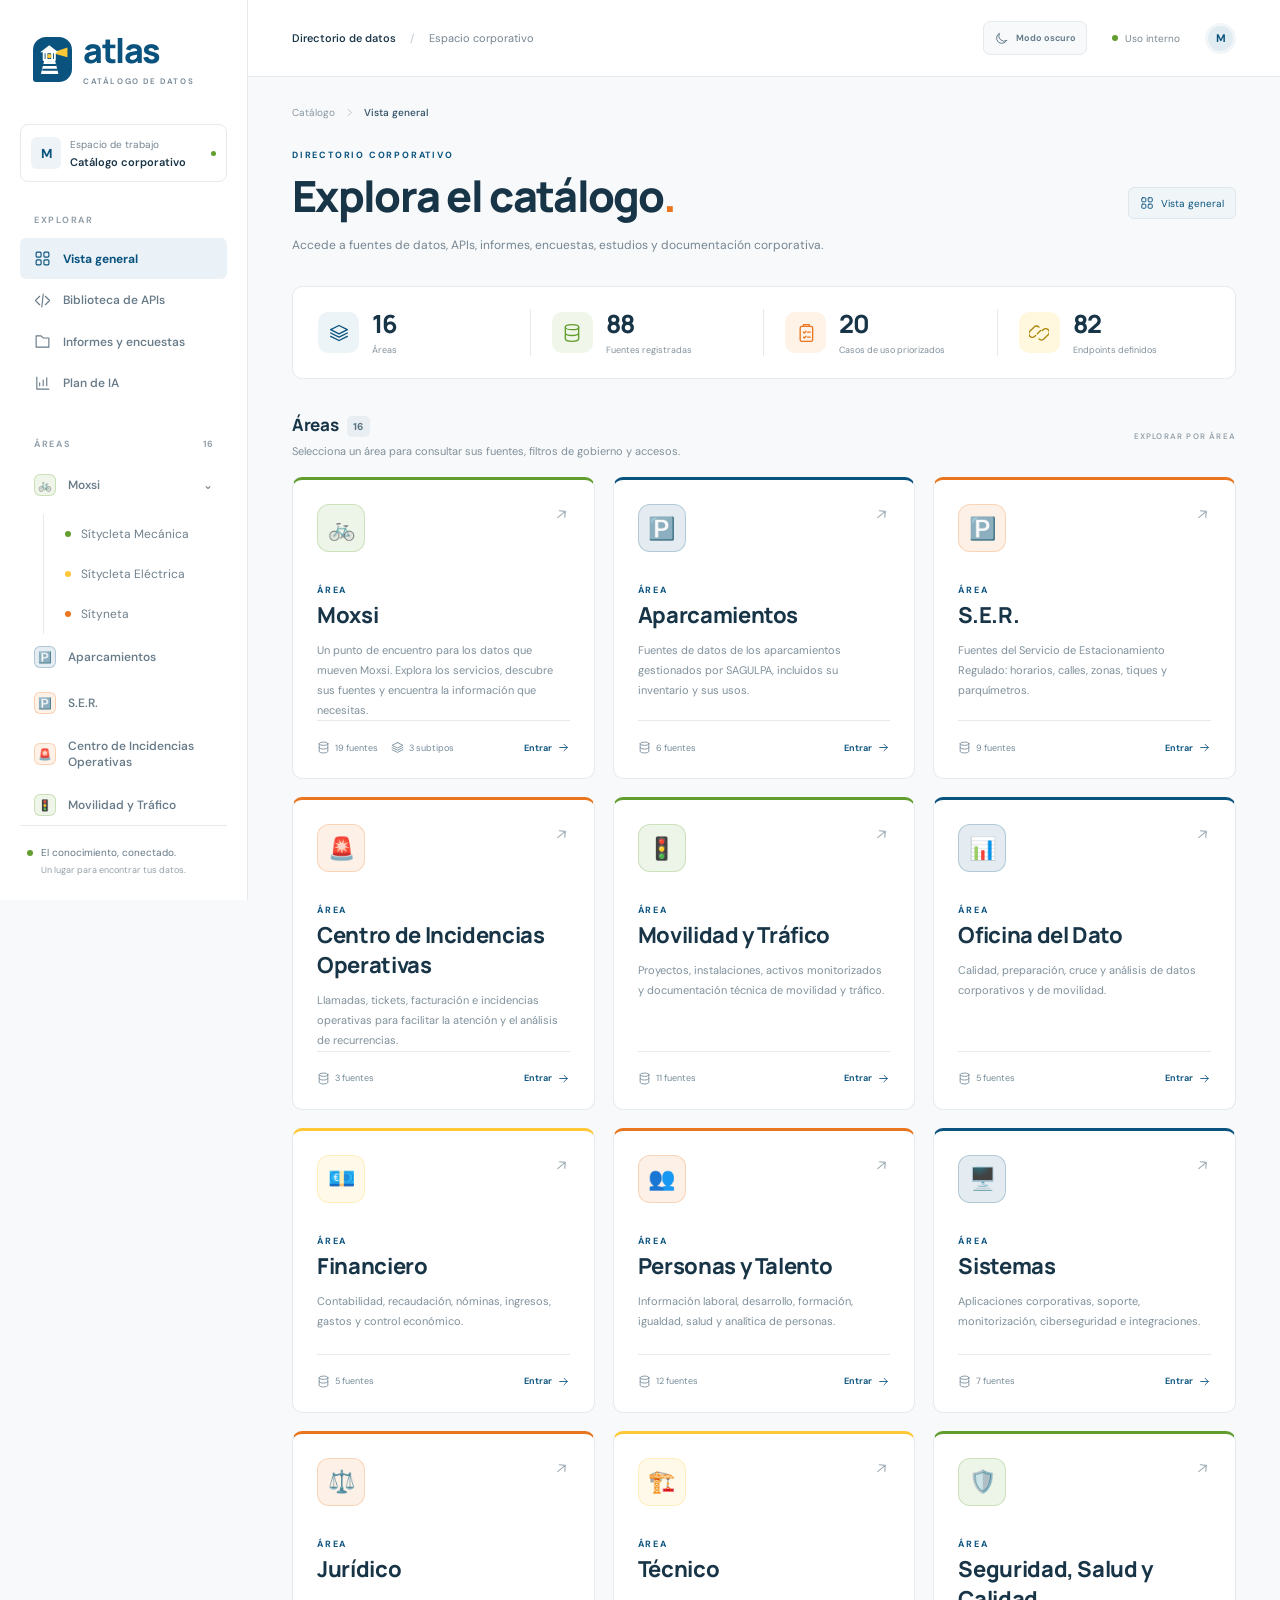
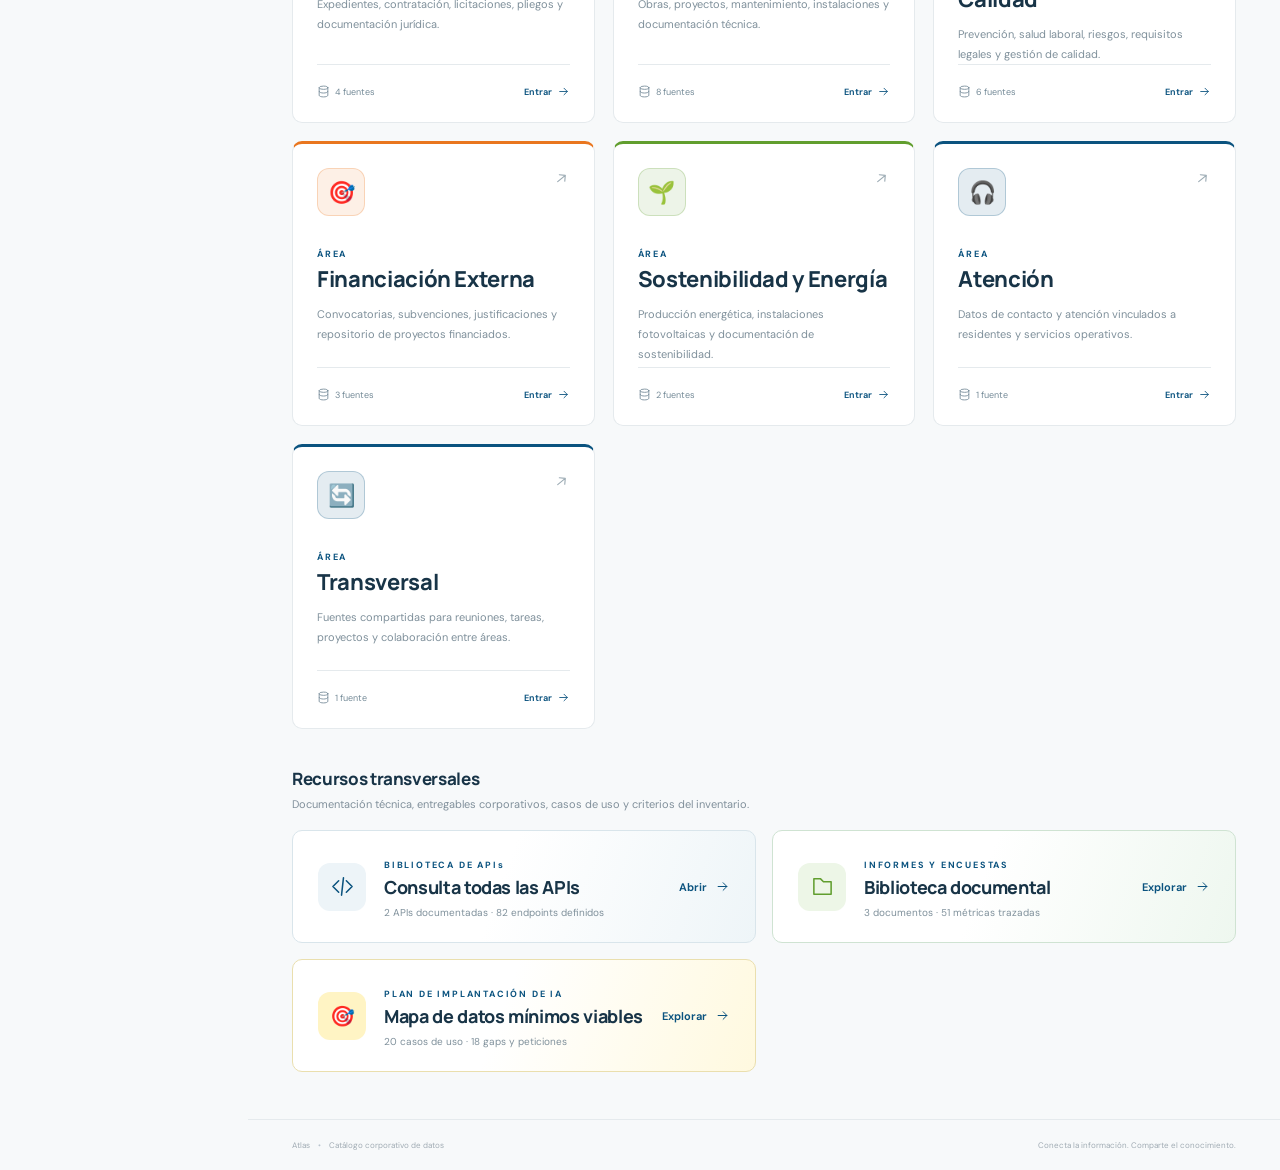
==== commit f72c6717: "Add scalable reports and surveys library" ====
--- a/index.html
+++ b/index.html
@@ -55,6 +55,9 @@
       <a class="nav-item" href="#/apis" id="api-nav"
         ><span data-icon="code"></span>Biblioteca de APIs</a
       >
+      <a class="nav-item" href="#/documents" id="document-nav"
+        ><span data-icon="folder"></span>Informes y encuestas</a
+      >
       <a class="nav-item" href="#/plan-ia" id="inventory-nav"
         ><span data-icon="chart"></span>Plan de IA</a
       >
@@ -96,6 +99,7 @@
     <script src="inventory-data.js"></script>
     <script src="api-library.js"></script>
     <script src="nextbike-api-data.js"></script>
+    <script src="document-library.js"></script>
     <script src="app.js"></script>
   </body>
 </html>
--- a/styles.css
+++ b/styles.css
@@ -14,6 +14,9 @@
 }
 * {
   box-sizing: border-box;
+}
+[hidden] {
+  display: none !important;
 }
 body {
   margin: 0;
@@ -3994,3 +3997,698 @@
     scroll-behavior: auto !important;
   }
 }
+
+/* Biblioteca documental */
+.area-documents-section {
+  margin: 6px 0 42px;
+}
+.section-link {
+  display: inline-flex;
+  align-items: center;
+  gap: 7px;
+  color: var(--primary);
+  font-size: 10px;
+  font-weight: 650;
+}
+.section-link svg { width: 14px; height: 14px; }
+.area-document-grid {
+  display: grid;
+  grid-template-columns: repeat(3, minmax(0, 1fr));
+  gap: 12px;
+}
+.area-document-card {
+  display: grid;
+  grid-template-columns: auto minmax(0, 1fr) auto;
+  align-items: center;
+  gap: 13px;
+  min-width: 0;
+  padding: 16px;
+  border: 1px solid var(--line);
+  border-radius: 9px;
+  background: #fff;
+}
+.area-document-card:hover { border-color: #b8d0dc; }
+.area-document-card .document-card-icon {
+  width: 42px;
+  height: 42px;
+  border-radius: 10px;
+  font-size: 19px;
+}
+.area-document-card .eyebrow { margin-bottom: 3px; font-size: 7px; }
+.area-document-card h3 { font-size: 12px; }
+.area-document-card p { margin-top: 4px; color: var(--muted); font-size: 8px; }
+.area-document-card .card-open svg { width: 14px; height: 14px; }
+.document-access-card {
+  border-color: #cfe3d2;
+  background: linear-gradient(110deg, #fff 45%, #eef7ef);
+}
+.document-access-card .library-access-icon {
+  color: var(--green);
+  background: #edf6e7;
+}
+.document-stats {
+  margin-bottom: 24px;
+}
+.document-toolbar {
+  display: grid;
+  grid-template-columns: minmax(280px, 1fr) 190px 190px;
+  gap: 14px;
+  padding: 15px;
+  margin-bottom: 34px;
+}
+.document-toolbar label {
+  min-width: 0;
+  color: var(--muted);
+  font-size: 9px;
+  font-weight: 650;
+  letter-spacing: 0.7px;
+  text-transform: uppercase;
+}
+.document-toolbar label > span {
+  display: block;
+  margin: 0 0 7px 2px;
+}
+.document-toolbar input,
+.document-toolbar select {
+  width: 100%;
+  min-height: 44px;
+  border: 1px solid var(--line);
+  border-radius: 7px;
+  background: var(--background);
+  color: var(--ink);
+  padding: 0 13px;
+  font-size: 11px;
+  text-transform: none;
+  letter-spacing: 0;
+}
+.document-search {
+  position: relative;
+  align-self: end;
+}
+.document-search svg {
+  position: absolute;
+  left: 13px;
+  top: 12px;
+  width: 17px;
+  color: var(--muted);
+}
+.document-search input {
+  padding-left: 40px;
+}
+.document-library-grid {
+  display: grid;
+  grid-template-columns: repeat(3, minmax(0, 1fr));
+  gap: 18px;
+}
+.document-library-card {
+  min-width: 0;
+  min-height: 330px;
+  display: flex;
+  flex-direction: column;
+  padding: 25px;
+  border: 1px solid var(--line);
+  border-radius: 11px;
+  background: #fff;
+  transition: transform 0.18s, border-color 0.18s, box-shadow 0.18s;
+}
+.document-library-card:hover {
+  transform: translateY(-3px);
+  border-color: #bdd2dd;
+  box-shadow: 0 12px 28px #18394b0c;
+}
+.document-card-head {
+  display: flex;
+  align-items: flex-start;
+  justify-content: space-between;
+  margin-bottom: 29px;
+}
+.document-card-icon,
+.document-hero-icon {
+  display: grid;
+  place-items: center;
+  width: 52px;
+  height: 52px;
+  border-radius: 13px;
+  font-size: 24px;
+}
+.document-library-card h2 {
+  font-size: 21px;
+  line-height: 1.28;
+  margin-bottom: 10px;
+}
+.document-library-card p {
+  color: var(--muted);
+  font-size: 11px;
+  line-height: 1.75;
+}
+.document-card-tags {
+  display: flex;
+  flex-wrap: wrap;
+  gap: 7px;
+  margin-top: 20px;
+}
+.document-card-tags > span {
+  display: inline-flex;
+  align-items: center;
+  gap: 5px;
+  padding: 6px 8px;
+  border-radius: 5px;
+  background: #f2f6f8;
+  color: #617987;
+  font-size: 9px;
+}
+.document-card-tags svg {
+  width: 12px;
+  height: 12px;
+}
+.document-card-tags .pending-tag {
+  color: #9a7100;
+  background: #fff8df;
+}
+.document-card-footer {
+  display: flex;
+  align-items: center;
+  justify-content: space-between;
+  gap: 12px;
+  margin-top: auto;
+  padding-top: 18px;
+  border-top: 1px solid var(--line);
+  color: var(--muted);
+  font-size: 9px;
+}
+.document-card-footer strong {
+  display: inline-flex;
+  align-items: center;
+  gap: 6px;
+  color: var(--primary);
+  white-space: nowrap;
+}
+.document-card-footer svg {
+  width: 13px;
+  height: 13px;
+}
+.document-empty {
+  margin-top: 18px;
+}
+.document-detail-heading {
+  display: grid;
+  grid-template-columns: auto minmax(0, 1fr) auto;
+  align-items: center;
+  gap: 20px;
+  margin: 8px 0 28px;
+}
+.document-hero-icon {
+  width: 68px;
+  height: 68px;
+  font-size: 30px;
+}
+.document-detail-heading h1 {
+  font-size: 39px;
+}
+.document-detail-heading p {
+  max-width: 760px;
+  color: var(--muted);
+  margin-top: 8px;
+  line-height: 1.7;
+}
+.primary-document-link {
+  display: inline-flex;
+  align-items: center;
+  gap: 8px;
+  padding: 11px 14px;
+  border-radius: 7px;
+  background: var(--primary);
+  color: #fff;
+  font-size: 10px;
+  font-weight: 650;
+  white-space: nowrap;
+}
+.document-confidentiality {
+  display: flex;
+  gap: 11px;
+  align-items: flex-start;
+  margin: -8px 0 22px;
+  padding: 13px 16px;
+  border: 1px solid #eadfae;
+  border-radius: 8px;
+  background: #fffbea;
+  color: #725e19;
+  font-size: 10px;
+  line-height: 1.65;
+}
+.document-facts {
+  display: grid;
+  grid-template-columns: repeat(4, minmax(0, 1fr));
+  background: #fff;
+  border: 1px solid var(--line);
+  border-radius: 9px;
+}
+.document-facts > div {
+  min-width: 0;
+  padding: 18px 20px;
+  border-right: 1px solid var(--line);
+}
+.document-facts > div:last-child {
+  border-right: 0;
+}
+.document-facts span {
+  display: block;
+  margin-bottom: 7px;
+  color: var(--muted);
+  font-size: 9px;
+}
+.document-facts strong {
+  display: block;
+  font-size: 11px;
+  line-height: 1.5;
+}
+.document-jump-nav {
+  display: flex;
+  flex-wrap: wrap;
+  gap: 8px;
+  margin: 14px 0 39px;
+}
+.document-jump-nav a,
+.document-jump-nav button {
+  display: inline-flex;
+  align-items: center;
+  gap: 7px;
+  padding: 8px 11px;
+  border: 1px solid var(--line);
+  border-radius: 6px;
+  background: #fff;
+  color: var(--primary);
+  font-size: 9px;
+  font-weight: 650;
+  font-family: inherit;
+  cursor: pointer;
+}
+.document-jump-nav button {
+  appearance: none;
+}
+.document-jump-nav svg {
+  width: 13px;
+  height: 13px;
+}
+.document-detail-section {
+  scroll-margin-top: 28px;
+  margin-bottom: 45px;
+}
+.metric-legend {
+  display: flex;
+  flex-wrap: wrap;
+  gap: 19px;
+  margin: -8px 0 18px;
+  color: var(--muted);
+  font-size: 9px;
+}
+.metric-legend span {
+  display: flex;
+  align-items: center;
+  gap: 6px;
+}
+.legend-dot {
+  width: 7px;
+  height: 7px;
+  border-radius: 50%;
+}
+.legend-dot.proposed { background: var(--primary); }
+.legend-dot.missing { background: var(--yellow); }
+.document-metric-group {
+  margin-bottom: 19px;
+  border: 1px solid var(--line);
+  border-radius: 10px;
+  background: #fff;
+  overflow: hidden;
+}
+.document-metric-group-heading {
+  display: flex;
+  align-items: center;
+  justify-content: space-between;
+  gap: 20px;
+  padding: 18px 22px;
+  border-bottom: 1px solid var(--line);
+  background: #f8fafb;
+}
+.document-metric-group-heading h3 {
+  font-size: 15px;
+}
+.document-metric-group-heading p {
+  margin-top: 5px;
+  color: var(--muted);
+  font-size: 9px;
+}
+.document-metric-group-heading > span {
+  color: var(--muted);
+  font-size: 9px;
+  white-space: nowrap;
+}
+.document-metric {
+  border-bottom: 1px solid var(--line);
+}
+.document-metric:last-child { border-bottom: 0; }
+.document-metric > summary {
+  list-style: none;
+  display: grid;
+  grid-template-columns: auto minmax(0, 1fr) auto auto;
+  align-items: center;
+  gap: 14px;
+  min-height: 66px;
+  padding: 11px 21px;
+  cursor: pointer;
+}
+.document-metric > summary::-webkit-details-marker { display: none; }
+.document-metric > summary:hover,
+.document-metric[open] > summary { background: #f7fafb; }
+.metric-number {
+  display: grid;
+  place-items: center;
+  width: 30px;
+  height: 30px;
+  border-radius: 7px;
+  background: #edf4f8;
+  color: var(--primary);
+  font-size: 9px;
+  font-weight: 700;
+}
+.document-metric summary strong {
+  display: block;
+  font-size: 12px;
+}
+.document-metric summary small {
+  display: block;
+  margin-top: 4px;
+  color: var(--muted);
+  font-size: 9px;
+}
+.metric-source-count {
+  color: var(--muted);
+  font-size: 9px;
+}
+.document-metric[open] .endpoint-chevron { transform: rotate(180deg); }
+.document-metric-body {
+  padding: 3px 21px 22px 65px;
+}
+.document-metric-body > p {
+  margin-bottom: 13px;
+  color: var(--muted);
+  font-size: 10px;
+  line-height: 1.7;
+}
+.metric-formula {
+  display: grid;
+  grid-template-columns: 92px minmax(0, 1fr);
+  gap: 12px;
+  align-items: start;
+  padding: 13px 15px;
+  border-radius: 7px;
+  background: #edf5f9;
+}
+.metric-formula span {
+  color: var(--primary);
+  font-size: 9px;
+  font-weight: 700;
+  text-transform: uppercase;
+}
+.metric-formula strong {
+  font-family: Manrope, sans-serif;
+  font-size: 11px;
+  line-height: 1.55;
+}
+.metric-note {
+  display: flex;
+  gap: 8px;
+  margin-top: 9px;
+  padding: 10px 12px;
+  border-left: 3px solid var(--yellow);
+  background: #fffaf0;
+  color: #765f24;
+  font-size: 9px;
+  line-height: 1.65;
+}
+.metric-note svg { width: 14px; height: 14px; }
+.metric-sources { margin-top: 18px; }
+.metric-sources h4 {
+  margin: 0 0 9px;
+  color: var(--muted);
+  font-size: 9px;
+  letter-spacing: 0.8px;
+  text-transform: uppercase;
+}
+.metric-source {
+  display: grid;
+  grid-template-columns: 26px minmax(0, 1fr) auto auto;
+  align-items: center;
+  gap: 10px;
+  margin-top: 7px;
+  padding: 10px 12px;
+  border: 1px solid var(--line);
+  border-radius: 7px;
+  background: #fff;
+}
+a.metric-source:hover { border-color: #a9cadb; }
+.metric-source > span:first-child {
+  display: grid;
+  place-items: center;
+  width: 26px;
+  height: 26px;
+  border-radius: 6px;
+  background: #edf4f8;
+  color: var(--primary);
+  font-weight: 700;
+}
+.metric-source > span:first-child svg { width: 13px; height: 13px; }
+.metric-source strong { display: block; font-size: 10px; }
+.metric-source small {
+  display: block;
+  margin-top: 3px;
+  color: var(--muted);
+  font-size: 9px;
+  line-height: 1.45;
+}
+.metric-source em {
+  color: var(--primary);
+  font-size: 8px;
+  font-style: normal;
+  font-weight: 650;
+  white-space: nowrap;
+}
+.metric-source > svg { width: 13px; height: 13px; color: var(--primary); }
+.pending-source { background: #fffdf5; }
+.pending-source > span:first-child {
+  background: #fff4c4;
+  color: #896900;
+}
+.pending-source em { color: #896900; }
+.metric-pending {
+  margin-top: 13px;
+  padding: 12px 14px;
+  border: 1px solid #f0df9b;
+  border-radius: 7px;
+  background: #fffdf5;
+}
+.metric-pending > strong {
+  display: flex;
+  align-items: center;
+  gap: 7px;
+  color: #806400;
+  font-size: 9px;
+  text-transform: uppercase;
+}
+.metric-pending svg { width: 13px; height: 13px; }
+.metric-pending ul {
+  margin: 8px 0 0;
+  padding-left: 17px;
+  color: #776b47;
+  font-size: 9px;
+  line-height: 1.65;
+}
+.document-archive-layout {
+  display: grid;
+  grid-template-columns: 0.85fr 1.15fr;
+  gap: 17px;
+}
+.template-archive-card,
+.annual-file-card {
+  border: 1px solid var(--line);
+  border-radius: 10px;
+  background: #fff;
+}
+.template-archive-card {
+  display: flex;
+  flex-direction: column;
+  padding: 24px;
+}
+.archive-icon {
+  display: grid;
+  place-items: center;
+  width: 45px;
+  height: 45px;
+  margin-bottom: 24px;
+  border-radius: 10px;
+  background: #edf6e7;
+  color: var(--green);
+}
+.template-archive-card h3,
+.annual-file-card h3 { font-size: 14px; }
+.template-archive-card p,
+.annual-file-card p {
+  margin-top: 7px;
+  color: var(--muted);
+  font-size: 9px;
+  line-height: 1.65;
+}
+.template-archive-card > a {
+  display: inline-flex;
+  align-items: center;
+  gap: 7px;
+  margin-top: auto;
+  padding-top: 25px;
+  color: var(--primary);
+  font-size: 10px;
+  font-weight: 650;
+}
+.template-archive-card > a svg { width: 14px; height: 14px; }
+.annual-file-list { display: grid; gap: 10px; }
+.annual-file-card {
+  display: grid;
+  grid-template-columns: 64px minmax(0, 1fr) auto;
+  align-items: center;
+  gap: 16px;
+  padding: 19px;
+}
+.annual-file-card.pending { border-color: #eadfae; background: #fffdf7; }
+.annual-year {
+  display: grid;
+  place-items: center;
+  min-height: 54px;
+  border-radius: 8px;
+  background: #edf4f8;
+  color: var(--primary);
+  font-family: Manrope, sans-serif;
+  font-size: 15px;
+  font-weight: 750;
+}
+.cloud-pending {
+  display: inline-flex;
+  align-items: center;
+  gap: 6px;
+  padding: 7px 9px;
+  border-radius: 5px;
+  background: #fff4c4;
+  color: #806400;
+  font-size: 8px;
+  font-weight: 650;
+  white-space: nowrap;
+}
+.cloud-pending svg { width: 12px; height: 12px; }
+.document-pending-panel {
+  margin-bottom: 28px;
+  background: #fffdf7;
+}
+.document-pending-panel > div {
+  display: flex;
+  align-items: center;
+  gap: 14px;
+}
+.document-pending-panel > div p {
+  margin-top: 5px;
+  color: var(--muted);
+  font-size: 10px;
+}
+.document-pending-panel ul {
+  display: grid;
+  grid-template-columns: repeat(3, minmax(0, 1fr));
+  gap: 10px;
+  margin: 20px 0 0;
+  padding: 0;
+  list-style: none;
+}
+.document-pending-panel li {
+  display: flex;
+  gap: 8px;
+  padding: 11px;
+  border: 1px solid #eadfae;
+  border-radius: 6px;
+  color: #756a4b;
+  font-size: 9px;
+  line-height: 1.55;
+}
+.document-pending-panel li svg { width: 13px; height: 13px; color: #a57d00; }
+
+:root[data-theme="dark"] .document-access-card {
+  border-color: #365135;
+  background: linear-gradient(110deg, #122631 45%, #1d3025);
+}
+:root[data-theme="dark"] .document-library-card,
+:root[data-theme="dark"] .area-document-card,
+:root[data-theme="dark"] .document-facts,
+:root[data-theme="dark"] .document-jump-nav a,
+:root[data-theme="dark"] .document-jump-nav button,
+:root[data-theme="dark"] .document-metric-group,
+:root[data-theme="dark"] .metric-source,
+:root[data-theme="dark"] .template-archive-card,
+:root[data-theme="dark"] .annual-file-card {
+  background: #122631;
+}
+:root[data-theme="dark"] .document-toolbar input,
+:root[data-theme="dark"] .document-toolbar select,
+:root[data-theme="dark"] .document-metric-group-heading,
+:root[data-theme="dark"] .document-metric > summary:hover,
+:root[data-theme="dark"] .document-metric[open] > summary {
+  background: #19313e;
+}
+:root[data-theme="dark"] .document-card-tags > span,
+:root[data-theme="dark"] .metric-number,
+:root[data-theme="dark"] .metric-source > span:first-child,
+:root[data-theme="dark"] .annual-year,
+:root[data-theme="dark"] .metric-formula {
+  background: #193744;
+}
+:root[data-theme="dark"] .document-card-tags .pending-tag,
+:root[data-theme="dark"] .pending-source,
+:root[data-theme="dark"] .metric-pending,
+:root[data-theme="dark"] .annual-file-card.pending,
+:root[data-theme="dark"] .document-pending-panel,
+:root[data-theme="dark"] .metric-note,
+:root[data-theme="dark"] .document-confidentiality {
+  border-color: #625727;
+  background: #29291e;
+  color: #ead784;
+}
+:root[data-theme="dark"] .metric-pending ul,
+:root[data-theme="dark"] .document-pending-panel li { color: #cbbb83; }
+:root[data-theme="dark"] .primary-document-link { color: #0d202a; }
+
+@media (max-width: 1150px) {
+  .area-document-grid { grid-template-columns: repeat(2, minmax(0, 1fr)); }
+  .document-library-grid { grid-template-columns: repeat(2, minmax(0, 1fr)); }
+  .document-toolbar { grid-template-columns: 1fr 160px 160px; }
+  .document-pending-panel ul { grid-template-columns: 1fr; }
+}
+@media (max-width: 850px) {
+  .document-toolbar { grid-template-columns: 1fr 1fr; }
+  .document-search { grid-column: 1 / -1; }
+  .document-facts { grid-template-columns: repeat(2, minmax(0, 1fr)); }
+  .document-facts > div:nth-child(2) { border-right: 0; }
+  .document-facts > div:nth-child(-n + 2) { border-bottom: 1px solid var(--line); }
+  .document-archive-layout { grid-template-columns: 1fr; }
+}
+@media (max-width: 600px) {
+  .area-document-grid,
+  .document-library-grid,
+  .document-toolbar { grid-template-columns: 1fr; }
+  .document-search { grid-column: auto; }
+  .document-detail-heading { grid-template-columns: auto 1fr; }
+  .document-detail-heading .primary-document-link { grid-column: 1 / -1; justify-content: center; }
+  .document-facts { grid-template-columns: 1fr; }
+  .document-facts > div { border-right: 0; border-bottom: 1px solid var(--line); }
+  .document-facts > div:last-child { border-bottom: 0; }
+  .document-metric > summary { grid-template-columns: auto minmax(0, 1fr) auto; }
+  .metric-source-count { display: none; }
+  .document-metric-body { padding-left: 20px; }
+  .metric-source { grid-template-columns: 26px minmax(0, 1fr) auto; }
+  .metric-source em { grid-column: 2; }
+  .annual-file-card { grid-template-columns: 56px minmax(0, 1fr); }
+  .cloud-pending { grid-column: 1 / -1; justify-content: center; }
+}
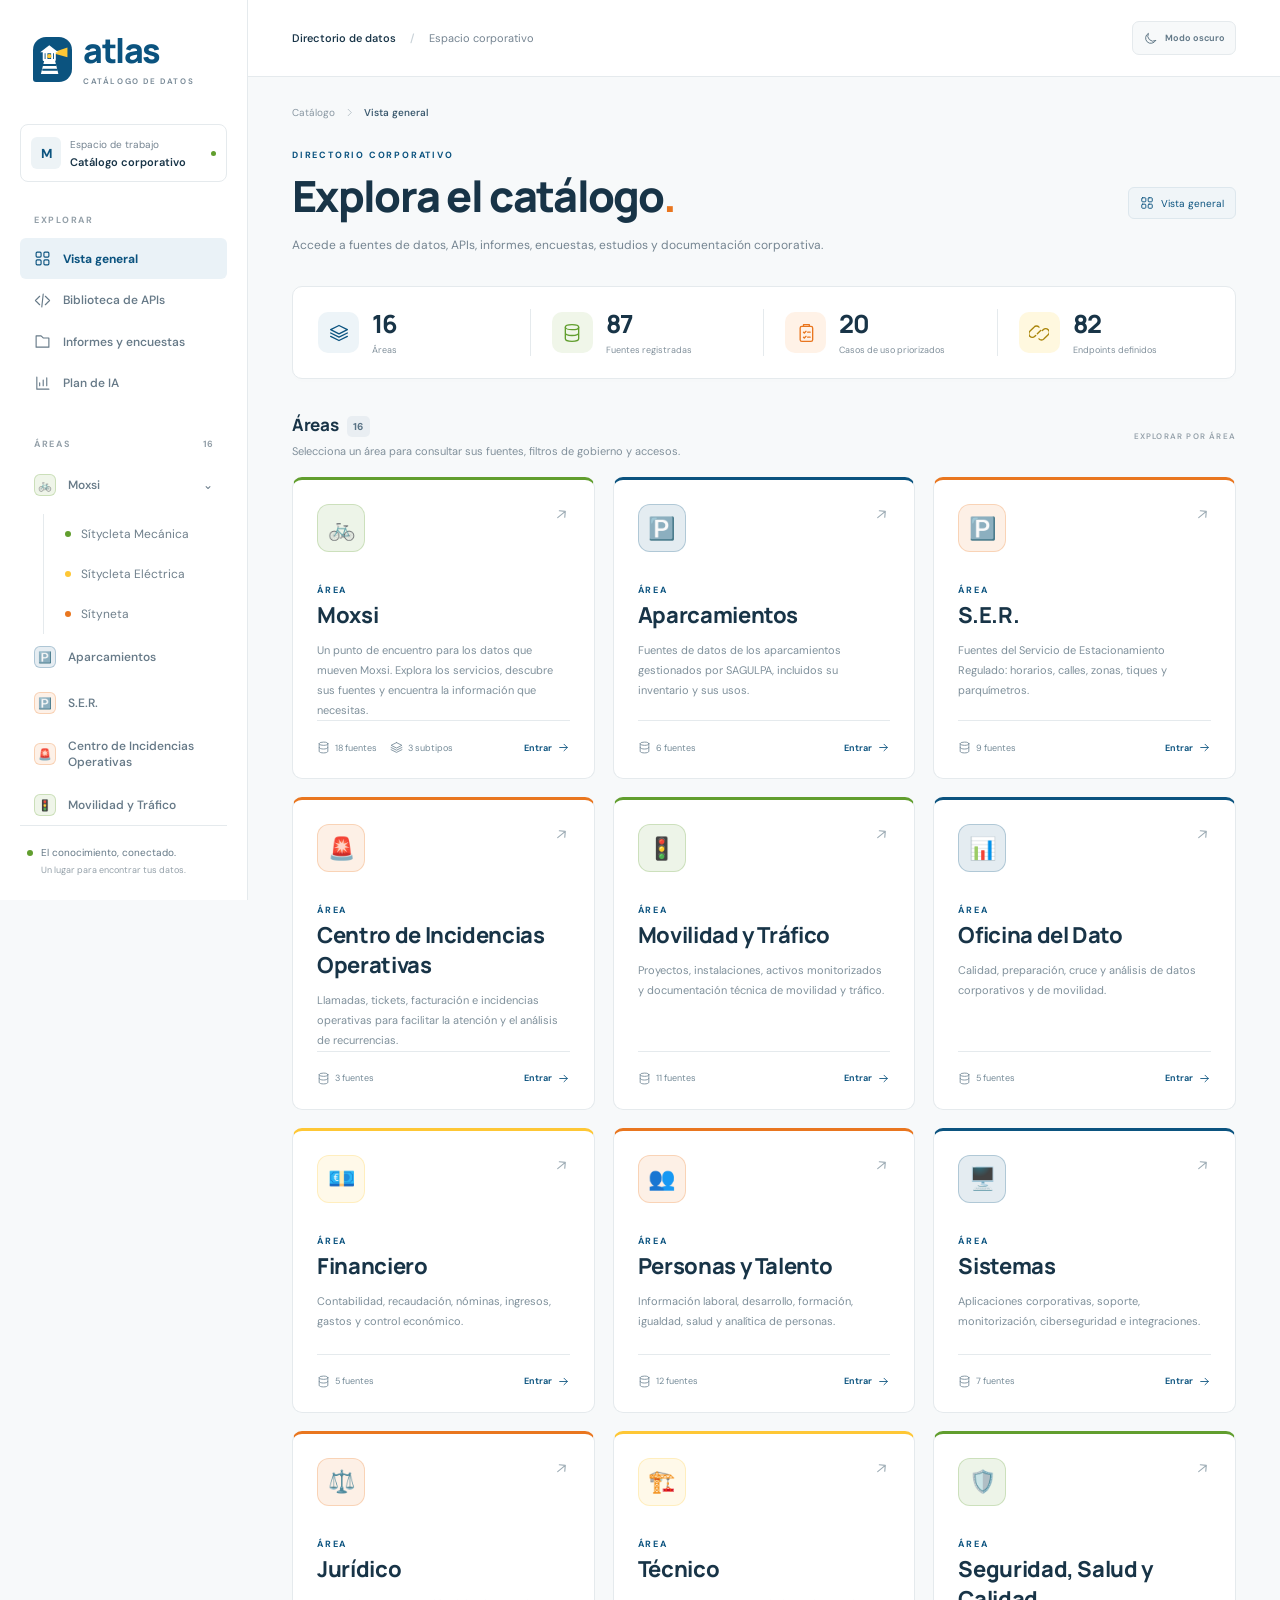
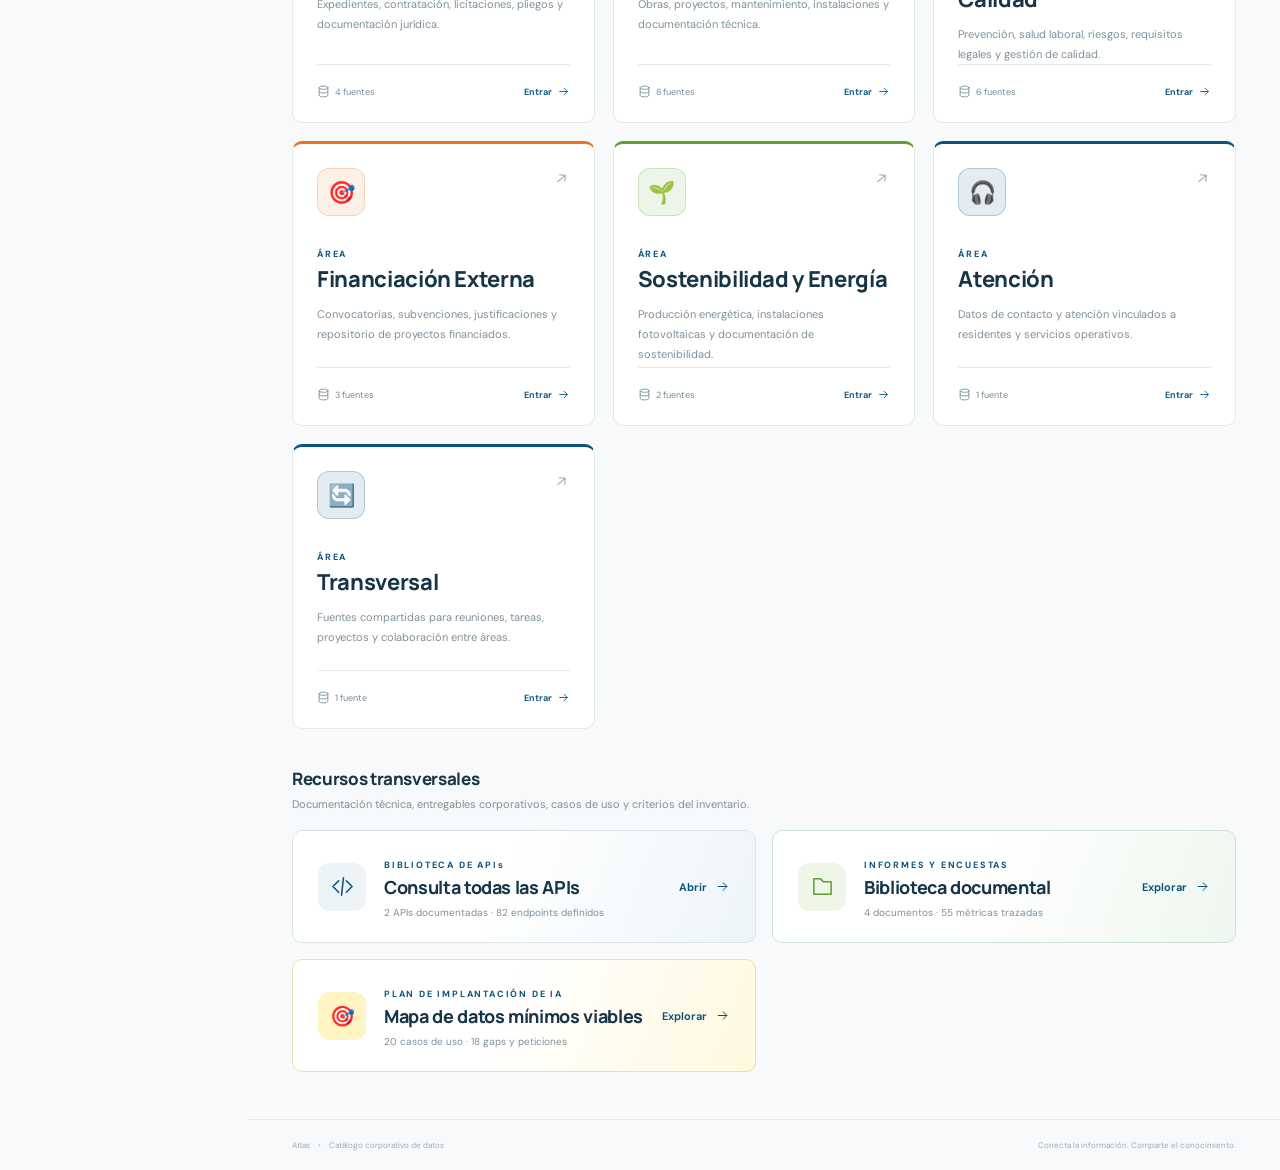
==== commit dcb5df35: "Remove internal status and header avatar" ====
--- a/index.html
+++ b/index.html
@@ -83,8 +83,6 @@
             <span class="theme-toggle-icon" aria-hidden="true"></span>
             <span class="theme-toggle-label"></span>
           </button>
-          <span class="internal"><span class="live-dot"></span>Uso interno</span
-          ><span class="avatar" title="Catálogo corporativo">M</span>
         </div>
       </header>
       <main id="main" tabindex="-1"></main>
--- a/styles.css
+++ b/styles.css
@@ -353,25 +353,6 @@
   font-weight: 650;
   white-space: nowrap;
 }
-.internal {
-  font-size: 10px;
-  color: #7a8892;
-  display: flex;
-  gap: 7px;
-  align-items: center;
-}
-.avatar {
-  height: 31px;
-  width: 31px;
-  border: 3px solid #f3f6f8;
-  background: #e1ecf2;
-  color: var(--primary);
-  display: grid;
-  place-items: center;
-  border-radius: 50%;
-  font-size: 11px;
-  font-weight: 700;
-}
 main {
   max-width: 1470px;
   padding: 29px 44px 32px;
@@ -1782,6 +1763,9 @@
   border-collapse: collapse;
   text-align: left;
 }
+.membership-sample-table .sample-data-table {
+  min-width: 1500px;
+}
 .sample-data-table th {
   padding: 10px;
   border-right: 1px solid #dce5e9;
@@ -1863,6 +1847,76 @@
 .channel-map strong {
   color: var(--primary);
 }
+.query-section-count {
+  color: var(--muted);
+  font-size: 8px;
+  white-space: nowrap;
+}
+.interpretation-pending-grid {
+  display: grid;
+  grid-template-columns: repeat(2, minmax(0, 1fr));
+  gap: 10px;
+}
+.interpretation-pending-grid article {
+  padding: 14px;
+  border: 1px solid #eadfae;
+  border-radius: 7px;
+  background: #fffdf5;
+}
+.interpretation-pending-grid article > div {
+  display: flex;
+  align-items: center;
+  justify-content: space-between;
+  gap: 10px;
+}
+.interpretation-pending-grid article > div > strong {
+  color: var(--ink);
+  font-size: 10px;
+}
+.interpretation-pending-grid code {
+  display: block;
+  margin-top: 11px;
+  color: #816515;
+  font-size: 9px;
+}
+.interpretation-pending-grid p {
+  margin-top: 8px;
+  color: #7c714f;
+  font-size: 9px;
+  line-height: 1.6;
+}
+.membership-name-grid {
+  display: grid;
+  grid-template-columns: repeat(2, minmax(0, 1fr));
+  gap: 7px;
+}
+.membership-name-grid > div {
+  display: grid;
+  grid-template-columns: 27px minmax(0, 1fr);
+  align-items: center;
+  gap: 9px;
+  min-height: 42px;
+  padding: 8px 10px;
+  border: 1px solid var(--line);
+  border-radius: 6px;
+  background: #f8fafb;
+}
+.membership-name-grid span {
+  display: grid;
+  place-items: center;
+  width: 27px;
+  height: 27px;
+  border-radius: 6px;
+  background: #e9f3f8;
+  color: var(--primary);
+  font-size: 7px;
+  font-weight: 750;
+}
+.membership-name-grid strong {
+  color: var(--ink);
+  font-size: 9px;
+  line-height: 1.45;
+}
 .column-dictionary {
   margin-top: 18px;
   border: 1px solid var(--line);
@@ -1942,6 +1996,28 @@
   color: #82939d;
   font-size: 8px;
   line-height: 1.5;
+}
+.column-data-type {
+  margin-top: 7px;
+}
+.column-data-type code {
+  display: inline-block;
+  padding: 3px 5px;
+  border-radius: 4px;
+  background: #e9f3f8;
+  color: var(--primary);
+  font-size: 7px;
+}
+.frequent-values-empty {
+  margin-top: 10px;
+  padding-top: 9px;
+  border-top: 1px solid #e4e9ec;
+  color: #98a6ae;
+  font-size: 7px;
+  font-style: italic;
+}
+.membership-frequencies b {
+  max-width: 210px;
 }
 .coverage-track {
   height: 4px;
@@ -3029,7 +3105,6 @@
   color: #fff;
 }
 :root[data-theme="dark"] .workspace-icon,
-:root[data-theme="dark"] .avatar,
 :root[data-theme="dark"] .theme-toggle,
 :root[data-theme="dark"] .search,
 :root[data-theme="dark"] .filter,
@@ -3221,6 +3296,27 @@
 :root[data-theme="dark"] .estimate-note {
   background: #29291e;
   color: #e4c96f;
+}
+:root[data-theme="dark"] .interpretation-pending-grid article {
+  border-color: #625727;
+  background: #29291e;
+}
+:root[data-theme="dark"] .interpretation-pending-grid code {
+  color: #f2ce68;
+}
+:root[data-theme="dark"] .interpretation-pending-grid p {
+  color: #d1c58f;
+}
+:root[data-theme="dark"] .membership-name-grid > div,
+:root[data-theme="dark"] .column-data-type code {
+  background: #162d38;
+}
+:root[data-theme="dark"] .membership-name-grid span {
+  background: #173a4d;
+}
+:root[data-theme="dark"] .frequent-values-empty {
+  border-color: #29414f;
+  color: #8298a4;
 }
 :root[data-theme="dark"] .frequent-values {
   border-color: #29414f;
@@ -3620,9 +3716,6 @@
   .topbar-title {
     font-size: 9px;
   }
-  .internal {
-    display: none;
-  }
   .theme-toggle {
     width: 31px;
     height: 31px;
@@ -3632,11 +3725,6 @@
   .theme-toggle-label {
     display: none;
   }
-  .avatar {
-    width: 25px;
-    height: 25px;
-    font-size: 9px;
-  }
   .topbar-right {
     gap: 12px;
   }
@@ -3856,6 +3944,10 @@
   }
   .column-profile-grid {
     grid-template-columns: repeat(2, minmax(0, 1fr));
+  }
+  .interpretation-pending-grid,
+  .membership-name-grid {
+    grid-template-columns: 1fr;
   }
   .active-timeline {
     grid-template-columns: 1fr;
@@ -3894,6 +3986,9 @@
   }
   .facet-panel summary strong {
     margin-left: 0;
+  }
+  .column-profile-grid {
+    grid-template-columns: 1fr;
   }
   .gap-card summary {
     align-items: flex-start;
@@ -4387,7 +4482,7 @@
 }
 .document-metric[open] .endpoint-chevron { transform: rotate(180deg); }
 .document-metric-body {
-  padding: 3px 21px 22px 65px;
+  padding: 20px 21px 22px 65px;
 }
 .document-metric-body > p {
   margin-bottom: 13px;
@@ -4399,7 +4494,8 @@
   display: grid;
   grid-template-columns: 92px minmax(0, 1fr);
   gap: 12px;
-  align-items: start;
+  align-items: center;
+  min-height: 64px;
   padding: 13px 15px;
   border-radius: 7px;
   background: #edf5f9;
@@ -4692,3 +4788,439 @@
   .annual-file-card { grid-template-columns: 56px minmax(0, 1fr); }
   .cloud-pending { grid-column: 1 / -1; justify-content: center; }
 }
+
+/* Linaje confirmado, resultados y vistas documentales */
+.query-retention-warning {
+  display: flex;
+  align-items: flex-start;
+  gap: 11px;
+  margin: 13px 0 18px;
+  padding: 14px 16px;
+  border: 1px solid #e8c86b;
+  border-radius: 8px;
+  background: #fff9df;
+  color: #705813;
+}
+.query-retention-warning > svg {
+  width: 18px;
+  height: 18px;
+  margin-top: 1px;
+  flex-shrink: 0;
+}
+.query-retention-warning strong {
+  display: block;
+  margin-bottom: 4px;
+  font-size: 11px;
+}
+.query-retention-warning p {
+  font-size: 10px;
+  line-height: 1.7;
+}
+.legend-dot.confirmed { background: var(--green); }
+.metric-source.confirmed {
+  border-color: #cfe0bd;
+  background: #f7fbf3;
+}
+.metric-source.confirmed > span:first-child {
+  background: #eaf4df;
+  color: var(--green);
+}
+.metric-source.confirmed em { color: #4f8427; }
+.metric-value-preview {
+  max-width: 250px;
+  overflow: hidden;
+  color: var(--green);
+  font-size: 10px;
+  font-weight: 700;
+  text-align: right;
+  text-overflow: ellipsis;
+  white-space: nowrap;
+}
+.metric-result {
+  display: grid;
+  grid-template-columns: 145px minmax(0, 1fr);
+  align-items: center;
+  gap: 12px;
+  margin-bottom: 9px;
+  padding: 13px 15px;
+  border: 1px solid #cfe0bd;
+  border-radius: 7px;
+  background: #f3f9ec;
+}
+.metric-result span {
+  color: #57892f;
+  font-size: 9px;
+  font-weight: 700;
+  letter-spacing: 0.5px;
+  text-transform: uppercase;
+}
+.metric-result strong {
+  color: #365e19;
+  font-family: Manrope, sans-serif;
+  font-size: 13px;
+}
+.document-example-section { margin-top: 5px; }
+.document-example-note {
+  display: flex;
+  align-items: flex-start;
+  gap: 9px;
+  margin-bottom: 12px;
+  padding: 11px 13px;
+  border-left: 3px solid var(--primary);
+  background: #edf5f9;
+  color: #527080;
+  font-size: 9px;
+  line-height: 1.65;
+}
+.document-example-note svg {
+  width: 14px;
+  height: 14px;
+  color: var(--primary);
+}
+.document-example-table-wrap {
+  max-width: 100%;
+  overflow-x: auto;
+  border: 1px solid var(--line);
+  border-radius: 9px;
+  background: #fff;
+}
+.document-example-table {
+  min-width: 1850px;
+  width: 100%;
+  border-collapse: collapse;
+  font-size: 10px;
+}
+.document-example-table th,
+.document-example-table td {
+  padding: 11px 12px;
+  border-right: 1px solid var(--line);
+  border-bottom: 1px solid var(--line);
+  text-align: right;
+  white-space: nowrap;
+}
+.document-example-table th:first-child,
+.document-example-table td:first-child { text-align: left; }
+.document-example-table th {
+  position: sticky;
+  top: 0;
+  background: #edf4f8;
+  color: #264d63;
+  font-weight: 700;
+}
+.document-example-table th small {
+  display: block;
+  margin-bottom: 4px;
+  color: var(--primary);
+  font-size: 7px;
+  letter-spacing: 0.45px;
+  text-transform: uppercase;
+}
+.document-example-table tbody tr:nth-child(even) { background: #f8fafb; }
+.document-example-table tr:last-child td { border-bottom: 0; }
+.annual-file-link {
+  display: inline-flex;
+  align-items: center;
+  gap: 6px;
+  color: var(--primary);
+  font-size: 9px;
+  font-weight: 650;
+  white-space: nowrap;
+}
+.annual-file-link svg { width: 13px; height: 13px; }
+
+:root[data-theme="dark"] .query-retention-warning {
+  border-color: #625727;
+  background: #29291e;
+  color: #ead784;
+}
+:root[data-theme="dark"] .metric-source.confirmed,
+:root[data-theme="dark"] .metric-result {
+  border-color: #405b35;
+  background: #1b3025;
+}
+:root[data-theme="dark"] .metric-source.confirmed > span:first-child {
+  background: #29452d;
+}
+:root[data-theme="dark"] .metric-result span,
+:root[data-theme="dark"] .metric-result strong { color: #a6d681; }
+:root[data-theme="dark"] .document-example-note,
+:root[data-theme="dark"] .document-example-table th {
+  background: #193744;
+  color: #b9d7e7;
+}
+:root[data-theme="dark"] .document-example-table-wrap {
+  background: #122631;
+}
+:root[data-theme="dark"] .document-example-table tbody tr:nth-child(even) {
+  background: #162c38;
+}
+
+@media (max-width: 600px) {
+  .metric-value-preview { display: none; }
+  .metric-result { grid-template-columns: 1fr; }
+}
+
+/* Procesos documentados de cálculo */
+.embedded-processes {
+  scroll-margin-top: 28px;
+  padding: 20px 22px 24px;
+  border-bottom: 1px solid var(--line);
+  background: #f8fafb;
+}
+.metric-processes {
+  margin-top: 14px;
+  border: 1px solid var(--line);
+  border-radius: 9px;
+}
+.embedded-process-heading {
+  display: flex;
+  align-items: center;
+  justify-content: space-between;
+  gap: 18px;
+  margin: 0;
+  list-style: none;
+  cursor: pointer;
+}
+.embedded-process-heading::-webkit-details-marker { display: none; }
+.metric-processes[open] > .embedded-process-heading { margin-bottom: 14px; }
+.process-summary-meta {
+  display: inline-flex;
+  align-items: center;
+  gap: 12px;
+}
+.process-summary-meta .endpoint-chevron {
+  transition: transform 0.18s ease;
+}
+.metric-processes[open] .process-summary-meta .endpoint-chevron {
+  transform: rotate(180deg);
+}
+.embedded-process-heading h4 {
+  margin: 0;
+  font-family: Manrope, sans-serif;
+  font-size: 13px;
+}
+.embedded-process-heading p {
+  margin-top: 5px;
+  color: var(--muted);
+  font-size: 9px;
+}
+.document-process-list {
+  display: grid;
+  gap: 16px;
+}
+.document-process-card {
+  padding: 24px;
+  border: 1px solid var(--line);
+  border-radius: 10px;
+  background: #fff;
+}
+.process-card-heading {
+  display: grid;
+  grid-template-columns: auto minmax(0, 1fr) auto;
+  align-items: center;
+  gap: 14px;
+}
+.process-code-icon {
+  display: grid;
+  place-items: center;
+  width: 45px;
+  height: 45px;
+  border-radius: 10px;
+  background: #edf4f8;
+  color: var(--primary);
+}
+.process-card-heading .eyebrow { margin-bottom: 4px; }
+.process-card-heading h3 { margin-bottom: 5px; font-size: 16px; }
+.process-card-heading code {
+  color: var(--primary);
+  font-size: 10px;
+}
+.process-card-heading > a {
+  display: inline-flex;
+  align-items: center;
+  gap: 7px;
+  padding: 9px 11px;
+  border: 1px solid var(--line);
+  border-radius: 6px;
+  color: var(--primary);
+  font-size: 9px;
+  font-weight: 650;
+  white-space: nowrap;
+}
+.process-card-heading > a svg { width: 13px; height: 13px; }
+.process-location {
+  display: inline-flex;
+  align-items: center;
+  gap: 7px;
+  padding: 9px 11px;
+  border: 1px solid var(--line);
+  border-radius: 6px;
+  color: var(--muted);
+  font-size: 9px;
+  font-weight: 650;
+  white-space: nowrap;
+}
+.process-location svg { width: 13px; height: 13px; }
+.document-process-card > p {
+  margin: 18px 0;
+  color: var(--muted);
+  font-size: 10px;
+  line-height: 1.75;
+}
+.process-lineage {
+  display: grid;
+  grid-template-columns: 1fr 1fr;
+  gap: 10px;
+  margin-bottom: 15px;
+}
+.process-lineage > a,
+.process-lineage-item {
+  display: grid;
+  grid-template-columns: auto minmax(0, 1fr) auto;
+  align-items: center;
+  gap: 10px;
+  padding: 12px;
+  border: 1px solid var(--line);
+  border-radius: 7px;
+  background: #f8fafb;
+}
+.process-lineage > a:hover { border-color: #a9cadb; }
+.process-lineage > a > span,
+.process-lineage-item > span {
+  display: grid;
+  place-items: center;
+  width: 29px;
+  height: 29px;
+  border-radius: 6px;
+  background: #edf4f8;
+  color: var(--primary);
+}
+.process-lineage svg { width: 14px; height: 14px; }
+.process-lineage small {
+  display: block;
+  margin-bottom: 3px;
+  color: var(--muted);
+  font-size: 7px;
+  letter-spacing: 0.7px;
+}
+.process-lineage strong {
+  display: block;
+  font-size: 10px;
+}
+.process-lineage > a > svg { color: var(--primary); }
+.process-formulas {
+  display: grid;
+  grid-template-columns: repeat(2, minmax(0, 1fr));
+  gap: 8px;
+}
+.process-formulas > div {
+  padding: 12px 14px;
+  border-radius: 7px;
+  background: #edf5f9;
+}
+.process-formulas span {
+  display: block;
+  margin-bottom: 6px;
+  color: var(--primary);
+  font-size: 8px;
+  font-weight: 700;
+  letter-spacing: 0.5px;
+  text-transform: uppercase;
+}
+.process-formulas code {
+  color: var(--ink);
+  font-size: 9px;
+  line-height: 1.65;
+  overflow-wrap: anywhere;
+  white-space: normal;
+}
+.process-code-block {
+  margin-top: 12px;
+  overflow: hidden;
+  border: 1px solid var(--line);
+  border-radius: 7px;
+  background: #f4f7f8;
+}
+.process-code-block > div {
+  display: flex;
+  align-items: center;
+  justify-content: space-between;
+  gap: 12px;
+  padding: 9px 13px;
+  border-bottom: 1px solid #dce6ea;
+  background: #eef3f5;
+  color: #667e8b;
+  font-size: 8px;
+}
+.process-code-block > div span {
+  color: var(--primary);
+  font-weight: 750;
+  letter-spacing: 0.8px;
+}
+.process-code-block pre {
+  max-height: 420px;
+  margin: 0;
+  overflow: auto;
+  padding: 15px;
+  color: #314e5e;
+  font-size: 10px;
+  line-height: 1.65;
+  tab-size: 4;
+}
+.process-code-block code { font-family: ui-monospace, SFMono-Regular, Consolas, monospace; }
+.process-pending {
+  display: flex;
+  align-items: flex-start;
+  gap: 10px;
+  margin-top: 12px;
+  padding: 12px 14px;
+  border: 1px solid #eadfae;
+  border-radius: 7px;
+  background: #fffdf5;
+  color: #765f24;
+}
+.process-pending > svg {
+  width: 15px;
+  height: 15px;
+  flex-shrink: 0;
+}
+.process-pending strong {
+  display: block;
+  margin-bottom: 3px;
+  font-size: 9px;
+  text-transform: uppercase;
+}
+.process-pending p { font-size: 9px; line-height: 1.6; }
+
+:root[data-theme="dark"] .document-process-card { background: #122631; }
+:root[data-theme="dark"] .embedded-processes { background: #162c38; }
+:root[data-theme="dark"] .process-lineage-item { background: #162c38; }
+:root[data-theme="dark"] .process-code-icon,
+:root[data-theme="dark"] .process-lineage > a > span,
+:root[data-theme="dark"] .process-lineage-item > span,
+:root[data-theme="dark"] .process-formulas > div { background: #193744; }
+:root[data-theme="dark"] .process-lineage > a { background: #162c38; }
+:root[data-theme="dark"] .process-pending {
+  border-color: #625727;
+  background: #29291e;
+  color: #ead784;
+}
+:root[data-theme="dark"] .process-code-block { background: #0e222d; }
+:root[data-theme="dark"] .process-code-block > div {
+  border-bottom-color: #2a4654;
+  background: #102a36;
+  color: #a8bfca;
+}
+:root[data-theme="dark"] .process-code-block > div span { color: #7fc4e8; }
+:root[data-theme="dark"] .process-code-block pre { color: #d8e8ef; }
+
+@media (max-width: 850px) {
+  .process-lineage,
+  .process-formulas { grid-template-columns: 1fr; }
+}
+@media (max-width: 600px) {
+  .embedded-processes { padding: 16px; }
+  .embedded-process-heading { align-items: flex-start; }
+  .process-card-heading { grid-template-columns: auto minmax(0, 1fr); }
+  .process-card-heading > a { grid-column: 1 / -1; justify-content: center; }
+}
